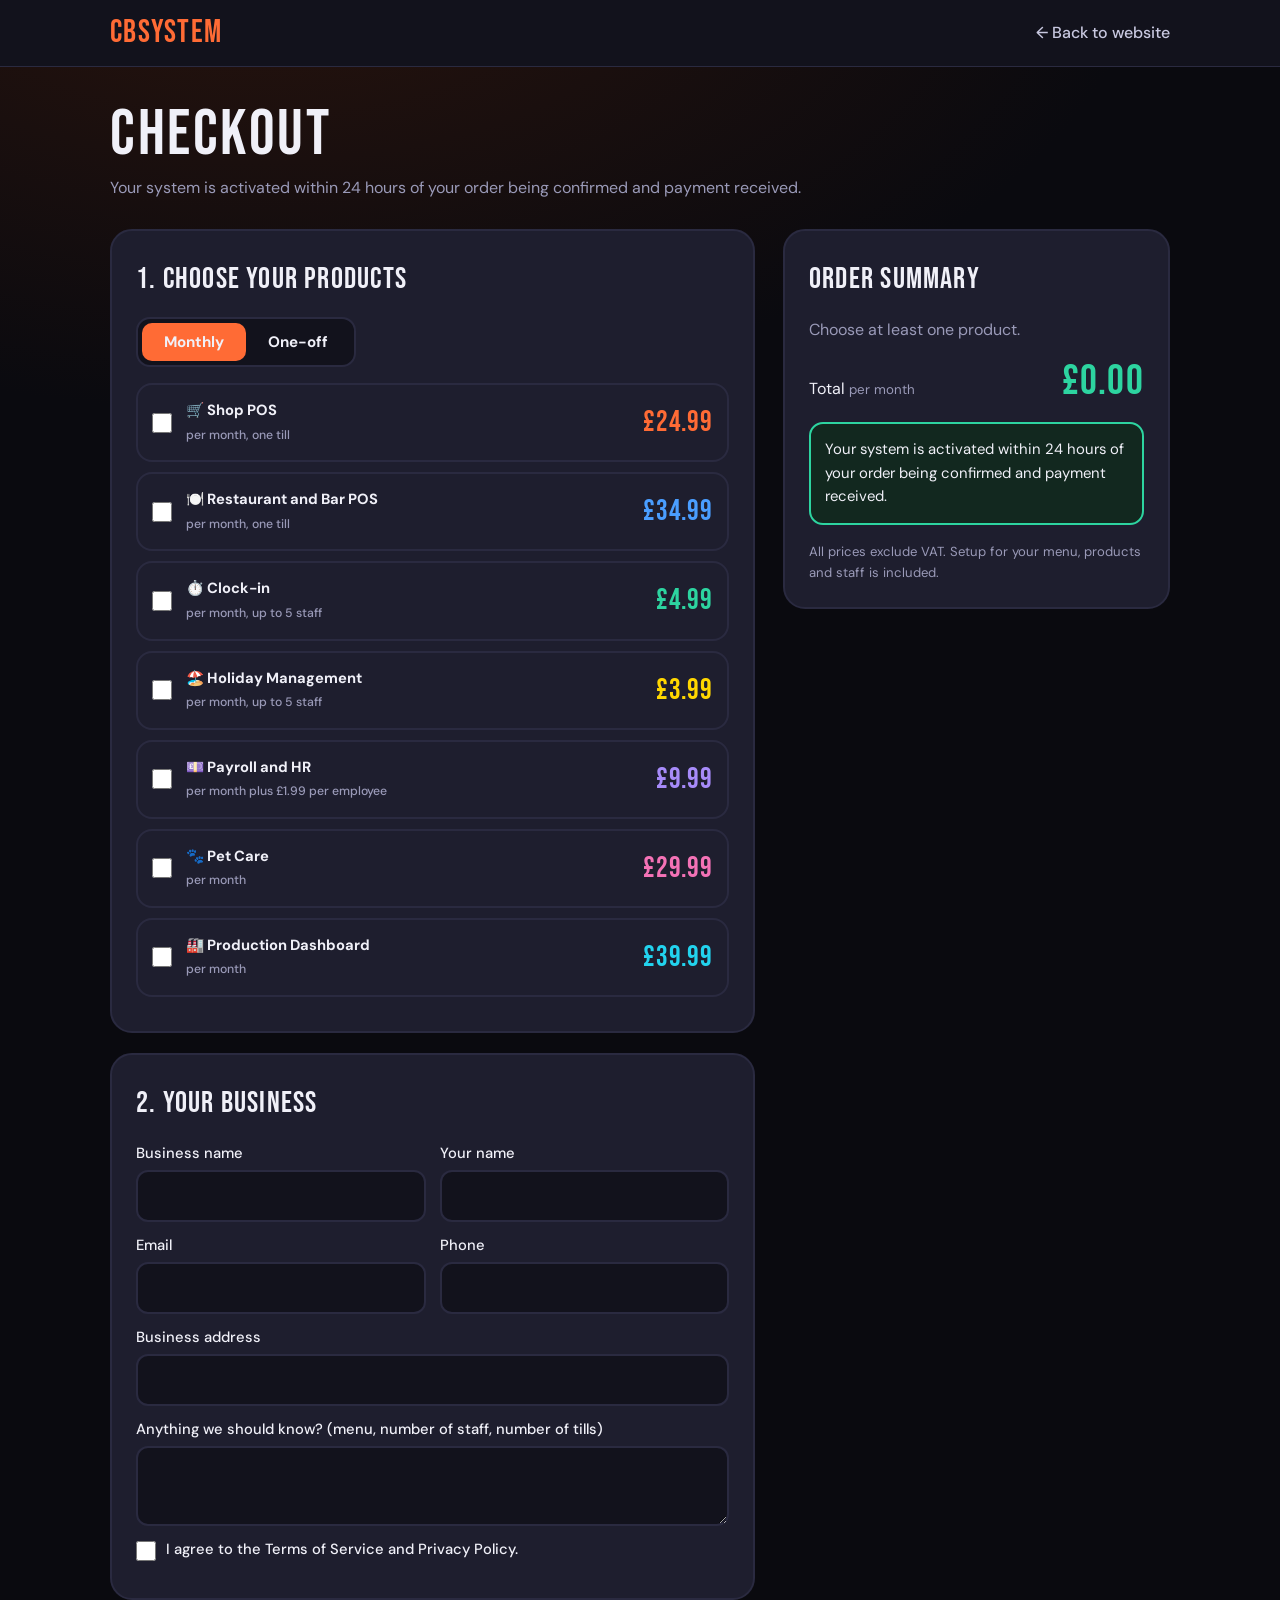
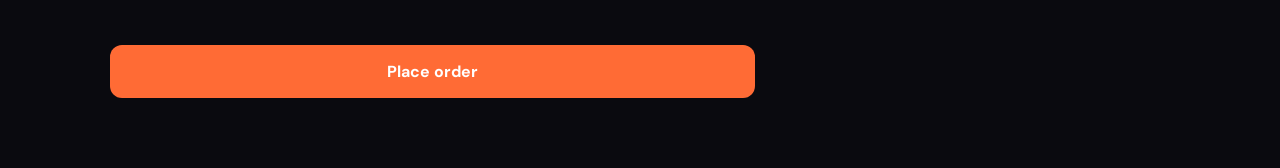
==== checkout.html @ 87a468e5 "Add files via upload" ====
<!DOCTYPE html>
<html lang="en-GB">
<head>
<meta charset="utf-8">
<meta name="viewport" content="width=device-width, initial-scale=1">
<title>Checkout | CBSystem</title>
<meta name="robots" content="noindex">
<link rel="preconnect" href="https://fonts.googleapis.com">
<link rel="preconnect" href="https://fonts.gstatic.com" crossorigin>
<link href="https://fonts.googleapis.com/css2?family=Bebas+Neue&family=DM+Sans:wght@400;500;700&display=swap" rel="stylesheet">
<style>
:root{--bg:#0a0a0f;--card:#1e1e2e;--line:#2a2a40;--text:#f0f0f8;--mut:#9a9ab8;--acc:#ff6b35}
*{box-sizing:border-box;margin:0}
body{font-family:"DM Sans",system-ui,Arial,sans-serif;background:radial-gradient(900px 500px at 20% -5%,#2a140d,transparent),var(--bg);color:var(--text);line-height:1.6;min-height:100vh}
:focus-visible{outline:3px solid #ffd700;outline-offset:2px}
.wrap{max-width:1100px;margin:0 auto;padding:0 20px}
h1,h2,h3,.logo{font-family:"Bebas Neue",Impact,sans-serif;font-weight:400;letter-spacing:.04em}
header{background:#12121c;border-bottom:1px solid var(--line)}
header .wrap{display:flex;justify-content:space-between;align-items:center;height:66px}
.logo{font-size:2rem;color:var(--acc);text-decoration:none}
header a.b{color:#c8c8e0;text-decoration:none;font-weight:500}
h1{font-size:clamp(2.6rem,6vw,4rem);line-height:1;margin:36px 0 8px}
.lead{color:var(--mut);margin-bottom:28px}
.grid{display:grid;grid-template-columns:1.25fr .75fr;gap:28px;padding-bottom:70px;align-items:start}
.box{background:var(--card);border:2px solid var(--line);border-radius:22px;padding:24px;margin-bottom:20px}
.box h2{font-size:1.9rem;margin-bottom:14px}
.tog{display:inline-flex;background:#12121c;border:2px solid var(--line);border-radius:14px;padding:4px;margin-bottom:16px}
.tog button{border:0;background:transparent;color:var(--text);font:700 .95rem "DM Sans",sans-serif;padding:9px 22px;border-radius:10px;cursor:pointer}
.tog button[aria-pressed=true]{background:var(--acc)}
.item{display:flex;align-items:center;gap:14px;border:2px solid var(--line);border-radius:16px;padding:14px;margin-bottom:10px;cursor:pointer}
.item.on{border-color:var(--c);background:#232336}
.item input{width:20px;height:20px;accent-color:var(--c)}
.item .n{flex:1}
.item b{display:block}
.item small{color:var(--mut)}
.item .pr{font:1.8rem "Bebas Neue",sans-serif;letter-spacing:.03em;color:var(--c);text-align:right}
.item .pr small{display:block;font:400 .72rem "DM Sans",sans-serif;letter-spacing:0}
.row{display:grid;grid-template-columns:1fr 1fr;gap:14px}
label{display:grid;gap:5px;font-weight:500;font-size:.92rem;margin-bottom:12px}
input[type=text],input[type=email],input[type=tel],select,textarea{font:inherit;padding:12px;border-radius:12px;border:2px solid var(--line);background:#12121c;color:var(--text);width:100%}
textarea{min-height:80px}
.sum{position:sticky;top:16px}
.sum .l{display:flex;justify-content:space-between;gap:10px;padding:7px 0;border-bottom:1px dashed var(--line);font-size:.95rem}
.sum .t{display:flex;justify-content:space-between;align-items:baseline;padding-top:14px}
.sum .t b{font:2.6rem "Bebas Neue",sans-serif;color:#2dd4a0;letter-spacing:.03em}
.note{background:#12281f;border:2px solid #2dd4a0;border-radius:14px;padding:14px;font-size:.93rem;margin:16px 0}
.btn{display:block;width:100%;text-align:center;padding:14px 22px;border-radius:12px;font:700 1rem "DM Sans",sans-serif;text-decoration:none;border:2px solid transparent;cursor:pointer;background:var(--acc);color:#fff}
.btn:hover{background:#ff8557}
.btn.g{background:transparent;border-color:#2dd4a0;color:#2dd4a0;margin-top:10px}
.btn[disabled]{opacity:.45;cursor:not-allowed}
.fine{color:var(--mut);font-size:.82rem;margin-top:12px}
.err{color:#ff4560;font-size:.9rem;min-height:1.2em;margin-bottom:8px}
#done{display:none;text-align:center;padding:50px 0 90px}
#done h1{color:#2dd4a0}
#done .box{max-width:620px;margin:24px auto;text-align:left}
@media(max-width:860px){.grid{grid-template-columns:1fr}.row{grid-template-columns:1fr}.sum{position:static}}
</style>
</head>
<body>
<header><div class="wrap"><a class="logo" href="index.html">CBSYSTEM</a><a class="b" href="index.html">&larr; Back to website</a></div></header>

<div class="wrap" id="shop">
<h1>Checkout</h1>
<p class="lead" id="act"></p>
<div class="grid">
<form id="f" novalidate>
<div class="box">
<h2>1. Choose your products</h2>
<div class="tog" role="group" aria-label="Payment type"><button type="button" id="bm" aria-pressed="true">Monthly</button><button type="button" id="bo" aria-pressed="false">One-off</button></div>
<div id="items"></div>
</div>
<div class="box">
<h2>2. Your business</h2>
<div class="row"><label>Business name<input type="text" name="biz" required autocomplete="organization"></label>
<label>Your name<input type="text" name="name" required autocomplete="name"></label></div>
<div class="row"><label>Email<input type="email" name="email" required autocomplete="email"></label>
<label>Phone<input type="tel" name="phone" required autocomplete="tel"></label></div>
<label>Business address<input type="text" name="addr" required autocomplete="street-address"></label>
<label>Anything we should know? (menu, number of staff, number of tills)<textarea name="msg"></textarea></label>
<label style="grid-template-columns:auto 1fr;align-items:start;gap:10px"><input type="checkbox" name="terms" required style="width:20px;height:20px;margin-top:3px"><span>I agree to the Terms of Service and Privacy Policy.</span></label>
</div>
<div class="err" id="err" role="alert"></div>
<button class="btn" type="submit">Place order</button>
</form>

<aside class="box sum">
<h2>Order summary</h2>
<div id="lines"><p style="color:var(--mut)">Choose at least one product.</p></div>
<div class="t"><span>Total <small id="per" style="color:var(--mut)"></small></span><b id="tot">£0</b></div>
<div class="note" id="note"></div>
<p class="fine" id="vat"></p>
</aside>
</div>
</div>

<div class="wrap" id="done">
<h1>Order received</h1>
<p class="lead" id="doneact"></p>
<div class="box"><h2>What happens next</h2>
<ol style="padding-left:20px;display:grid;gap:8px">
<li>Complete payment using the button below if you see one. Otherwise we email you an invoice.</li>
<li>We load your menu, products and staff.</li>
<li>Your system is activated within 24 hours of payment.</li>
<li>You receive your login details by email.</li>
</ol>
<div id="pay" style="margin-top:18px"></div>
<p class="fine">Your email app has opened with your order ready to send. Please press send so we receive it.</p>
</div>
<a class="btn" href="index.html" style="max-width:300px;margin:0 auto">Back to website</a>
</div>

<script src="site-config.js"></script>
<script>
/* Built-in copy of the settings, used only if site-config.js cannot be loaded. Edit site-config.js, not this block. */
if(typeof SITE==="undefined"){
window.SITE = {
  email: "info@cbsystem.co.uk",
  currency: "£",
  activation: "Your system is activated within 24 hours of your order being confirmed and payment received.",
  orderEmail: "orders@cbsystem.co.uk",
  vatNote: "All prices exclude VAT. Setup for your menu, products and staff is included.",
  products: [
    {
      id: "shop", short: "Barcode · Stock · Till", icon: "🛒", name: "Shop POS", color: "#ff6b35",
      tagline: "Supermarket and convenience store till with built-in stock control.",
      intro: "CBSystem Market is a complete till and inventory system for supermarkets, convenience stores and retail counters. Sell fast at the till, receive and count stock in the back, and see profit and VAT from the owner dashboard.",
      features: [
        "Touch till with product grid, categories and search",
        "Barcode scanning by scanner or phone camera",
        "Basket with quantity buttons, discounts and payment method",
        "Returns, voids and cash drawer control",
        "Multi-location stock: Main Store, Stockroom and Cold Store",
        "Stock intake, transfers between locations and stocktakes",
        "Low stock alerts and stock value at cost price",
        "Owner dashboard: sales, net revenue, gross profit, items sold, VAT collected, discounts and refunds",
        "Top products and recent transactions",
        "Products, customers and promotions management",
        "Customer-facing display",
        "Staff PIN login with Owner, Manager, Till and Stock roles"
      ],
      slides: [
        ["screenshots/shop-till.jpg", "Till: product grid, basket and one-touch charge"],
        ["screenshots/shop-stock.jpg", "Stock: receive goods, transfer and stocktake"],
        ["screenshots/shop-dashboard.jpg", "Owner dashboard: sales, profit, VAT and stock value"],
        ["screenshots/shop-products.jpg", "Products: prices, barcodes and categories"],
        ["screenshots/shop-reports.jpg", "Reports: see how the business is performing"]
      ],
      monthly: "24.99", monthlyUnit: "per month, one till",
      oneoff: "349", oneoffUnit: "one-off, one till",
      planFeatures: ["Barcode checkout and receipts", "Multi-location stock control", "Owner dashboard and reports"],
      cta: "Get Shop POS",
      payMonthly: "", payOneoff: ""
    },
    {
      id: "restaurant", short: "Tables · Kitchen · Bar", icon: "🍽️", name: "Restaurant and Bar POS", color: "#4a9eff",
      tagline: "Till, waiter, kitchen, bar and self-order kiosk working as one.",
      intro: "CBSystem PRO connects every station in a restaurant, bar or takeaway. Waiters send orders from the table, the kitchen and bar see their own tickets instantly, and the owner watches the whole floor live.",
      features: [
        "Seven stations from one launcher: Till, Waiter, Kitchen, Bar, Owner, Customer display and Self-order kiosk",
        "Live floor plan for 20 tables, with Restaurant and Bar areas",
        "Full menu with categories, search and one-tap items",
        "Covers, eat-in and takeaway orders",
        "Send items to the Kitchen and Bar separately",
        "Kitchen display with New, Cooking and Ready columns and order timers",
        "Bar display with pending drinks and done buttons",
        "Split bills, discounts, move table and refunds",
        "Cash and card payment, with a voids log",
        "Bookings",
        "Owner dashboard: revenue, running tabs, average cover, kitchen and bar queue, voids and recent transactions",
        "Self-order kiosk and customer-facing display",
        "Staff PIN login with roles"
      ],
      slides: [
        ["screenshots/rest-launcher.jpg", "Seven stations, one launcher"],
        ["screenshots/rest-till.jpg", "Till: menu, tables and order in one screen"],
        ["screenshots/rest-waiter.jpg", "Waiter: pick a table and take the order"],
        ["screenshots/rest-kitchen.jpg", "Kitchen display: new, cooking and ready"],
        ["screenshots/rest-bar.jpg", "Bar display: drinks queue with done buttons"],
        ["screenshots/rest-owner.jpg", "Owner dashboard: live tables and revenue"]
      ],
      monthly: "34.99", monthlyUnit: "per month, one till",
      oneoff: "499", oneoffUnit: "one-off, one till",
      planFeatures: ["Tables, kitchen and bar displays", "Split bills, discounts and refunds", "Kiosk and second screen from £99 each"],
      cta: "Get Restaurant POS",
      payMonthly: "", payOneoff: ""
    },
    {
      id: "clockin", short: "Shifts · Attendance", icon: "⏱️", name: "Clock-in", color: "#2dd4a0",
      tagline: "Know who is in, who is late and how many hours were worked.",
      intro: "Staff clock in and out on a shared terminal or their own phone. Managers see the whole team at a glance and hours are ready for payroll.",
      features: [
        "Clock in, clock out and breaks",
        "Live view of who is on shift, on break or late",
        "Timesheets for every employee",
        "Hours today and weekly totals",
        "Attendance reports with Excel export",
        "Hours pass straight to Payroll"
      ],
      slides: [["screenshots/mock-clockin.jpg", "Today: who is in, on break or late", true]],
      monthly: "4.99", monthlyUnit: "per month, up to 5 staff",
      oneoff: "149", oneoffUnit: "one-off, up to 5 staff",
      planFeatures: ["Terminal and mobile clock-in", "Timesheets and reports", "Excel export"],
      cta: "Get Clock-in",
      payMonthly: "", payOneoff: ""
    },
    {
      id: "holidays", short: "Requests · Calendar", icon: "🏖️", name: "Holiday Management", color: "#ffd700",
      tagline: "Replace holiday spreadsheets with requests, approvals and a team calendar.",
      intro: "Employees request time off, managers approve in one tap, and the team calendar shows who is away so shifts are never left short.",
      features: [
        "Staff request leave from their phone",
        "Approve or decline in one tap",
        "Remaining allowance always visible",
        "Team calendar with clash warnings",
        "Sickness and other absence types",
        "Yearly allowance settings per employee"
      ],
      slides: [["screenshots/mock-holidays.jpg", "Team calendar with pending requests", true]],
      monthly: "3.99", monthlyUnit: "per month, up to 5 staff",
      oneoff: "99", oneoffUnit: "one-off, up to 5 staff",
      planFeatures: ["Requests and approvals", "Team calendar", "Allowance tracking"],
      cta: "Get Holidays",
      payMonthly: "", payOneoff: ""
    },
    {
      id: "payroll", short: "Pay runs · Payslips", icon: "💷", name: "Payroll and HR", color: "#a78bfa",
      tagline: "UK payroll and employee records in one secure place.",
      intro: "CBSystem HR+ keeps employee records, hours and pay together. Run payroll from clock-in hours and give each employee a clear payslip.",
      features: [
        "Employee profiles and documents",
        "Pay runs from clock-in hours",
        "Income tax, National Insurance and pension lines on payslips",
        "Payslips for every employee",
        "Separate, secure space for each organisation",
        "Payroll reports and export"
      ],
      slides: [
        ["screenshots/mock-payroll.jpg", "Pay run: gross, tax, NI and net for the team", true],
        ["screenshots/mock-payslip.jpg", "Payslip: earnings and deductions", true]
      ],
      monthly: "9.99", monthlyUnit: "per month plus £1.99 per employee",
      oneoff: "", oneoffUnit: "UK tax rules change every April",
      planFeatures: ["Employee profiles", "Pay runs and payslips", "Hours from clock-in"],
      cta: "Ask about Payroll",
      payMonthly: "", payOneoff: ""
    },
    {
      id: "pet", short: "Bookings · Pets", icon: "🐾", name: "Pet Care", color: "#f472b6",
      tagline: "Appointments, pet records and a till for pet shops, groomers and kennels.",
      intro: "Keep every owner and pet in one place, book grooming and boarding, and remind clients when vaccinations are due.",
      features: [
        "Owner and pet records with notes",
        "Grooming, vet and boarding appointments",
        "Vaccination and flea treatment tracking",
        "Visit reminders",
        "Boarding check-in and check-out",
        "Built-in till for products and services"
      ],
      slides: [["screenshots/mock-pet.jpg", "Today's appointments and pet profile", true]],
      monthly: "29.99", monthlyUnit: "per month",
      oneoff: "399", oneoffUnit: "one-off",
      planFeatures: ["Owners, pets and bookings", "Vaccination tracking", "Built-in till"],
      cta: "Get Pet Care",
      payMonthly: "", payOneoff: ""
    },
    {
      id: "production", short: "Shifts · Cost per kg", icon: "🏭", name: "Production Dashboard", color: "#22d3ee",
      tagline: "See output and cost per kilo by shift, straight from your Excel data.",
      intro: "Built for food manufacturers. Upload shift data from Excel and get clear charts of output, tonnage and cost per kilo.",
      features: [
        "Upload shift data from Excel",
        "Output and tonnage by shift",
        "Cost per kilo by shift",
        "Downtime overview",
        "Weekly and monthly comparison"
      ],
      slides: [["screenshots/mock-production.jpg", "Output and cost per kilo by shift", true]],
      monthly: "39.99", monthlyUnit: "per month",
      oneoff: "499", oneoffUnit: "one-off",
      planFeatures: ["Excel upload", "Shift charts", "Cost per kilo"],
      cta: "Get Production Dashboard",
      payMonthly: "", payOneoff: ""
    }
  ],
  custom: {
    title: "Custom", price: "Quote", unit: "Priced to your requirement",
    bullets: ["Bundles of several products", "Multiple sites", "Tools built around your business"]
  }
};

}
</script>
<script>
SITE.products=SITE.products.filter(function(p){return !p.hidden});
var $=function(i){return document.getElementById(i)},C=SITE.currency,mode='m';
var q=new URLSearchParams(location.search),sel={};
function sh(k){return String(k).replace(/[&<>"]/g,function(c){return{'&':'&amp;','<':'&lt;','>':'&gt;','"':'&quot;'}[c]})}
function can(p,m){return m==='m'||p.oneoff!==''}
function val(p,m){return parseFloat(m==='m'?p.monthly:p.oneoff)}
function label(p,m){var v=m==='m'?p.monthly:p.oneoff;return isNaN(parseFloat(v))?String(v):C+v}
if(q.get('t')==='o')mode='o';
if(q.get('p'))sel[q.get('p')]=true;
$('act').textContent=SITE.activation;$('vat').textContent=SITE.vatNote;
$('note').textContent=SITE.activation;
function draw(){
 $('bm').setAttribute('aria-pressed',mode==='m');$('bo').setAttribute('aria-pressed',mode==='o');
 $('items').innerHTML=SITE.products.map(function(p){
  var ok=can(p,mode),on=ok&&sel[p.id];
  return'<label class="item'+(on?' on':'')+'" style="--c:'+p.color+(ok?'':';opacity:.5')+'"><input type="checkbox" data-id="'+p.id+'"'+(on?' checked':'')+(ok?'':' disabled')+'><span class="n"><b>'+p.icon+' '+sh(p.name)+'</b><small>'+sh(ok?(mode==='m'?p.monthlyUnit:p.oneoffUnit):'Monthly only')+'</small></span><span class="pr">'+sh(ok?label(p,mode):'-')+'</span></label>'}).join('');
 document.querySelectorAll('#items input').forEach(function(c){c.onchange=function(){sel[c.dataset.id]=c.checked;draw()}});
 var chosen=SITE.products.filter(function(p){return sel[p.id]&&can(p,mode)}),sum=0;
 $('lines').innerHTML=chosen.length?chosen.map(function(p){var v=val(p,mode);if(!isNaN(v))sum+=v;return'<div class="l"><span>'+sh(p.name)+'</span><span>'+sh(label(p,mode))+'</span></div>'}).join(''):'<p style="color:var(--mut)">Choose at least one product.</p>';
 $('tot').textContent=C+sum.toFixed(2);$('per').textContent=mode==='m'?'per month':'one-off';
 return chosen;
}
$('bm').onclick=function(){mode='m';draw()};$('bo').onclick=function(){mode='o';draw()};
draw();
$('f').addEventListener('submit',function(e){
 e.preventDefault();var f=e.target,chosen=draw(),m=mode;
 if(!chosen.length){$('err').textContent='Please choose at least one product.';return}
 if(!f.biz.value||!f.name.value||!f.email.value||!f.phone.value||!f.addr.value){$('err').textContent='Please complete all business details.';return}
 if(!/^\S+@\S+\.\S+$/.test(f.email.value)){$('err').textContent='Please enter a valid email address.';return}
 if(!f.terms.checked){$('err').textContent='Please agree to the terms.';return}
 $('err').textContent='';
 var lines=chosen.map(function(p){return'- '+p.name+': '+label(p,m)+' ('+(m==='m'?p.monthlyUnit:p.oneoffUnit)+')'}).join('\n');
 var body='NEW ORDER\n\nBusiness: '+f.biz.value+'\nContact: '+f.name.value+'\nEmail: '+f.email.value+'\nPhone: '+f.phone.value+'\nAddress: '+f.addr.value+'\nBilling: '+(m==='m'?'Monthly':'One-off')+'\n\nProducts:\n'+lines+'\n\nTotal: '+$('tot').textContent+' '+$('per').textContent+'\n\nNotes: '+f.msg.value;
 var links=chosen.map(function(p){var u=m==='m'?p.payMonthly:p.payOneoff;return u?'<a class="btn g" href="'+sh(u)+'" target="_blank" rel="noopener">Pay now: '+sh(p.name)+'</a>':''}).join('');
 $('pay').innerHTML=links||'<p>We will email your invoice and payment details shortly.</p>';
 $('doneact').textContent=SITE.activation;
 $('shop').style.display='none';$('done').style.display='block';window.scrollTo(0,0);
 location.href='mailto:'+SITE.orderEmail+'?subject='+encodeURIComponent('CBSystem order: '+f.biz.value)+'&body='+encodeURIComponent(body);
});
</script>
</body>
</html>
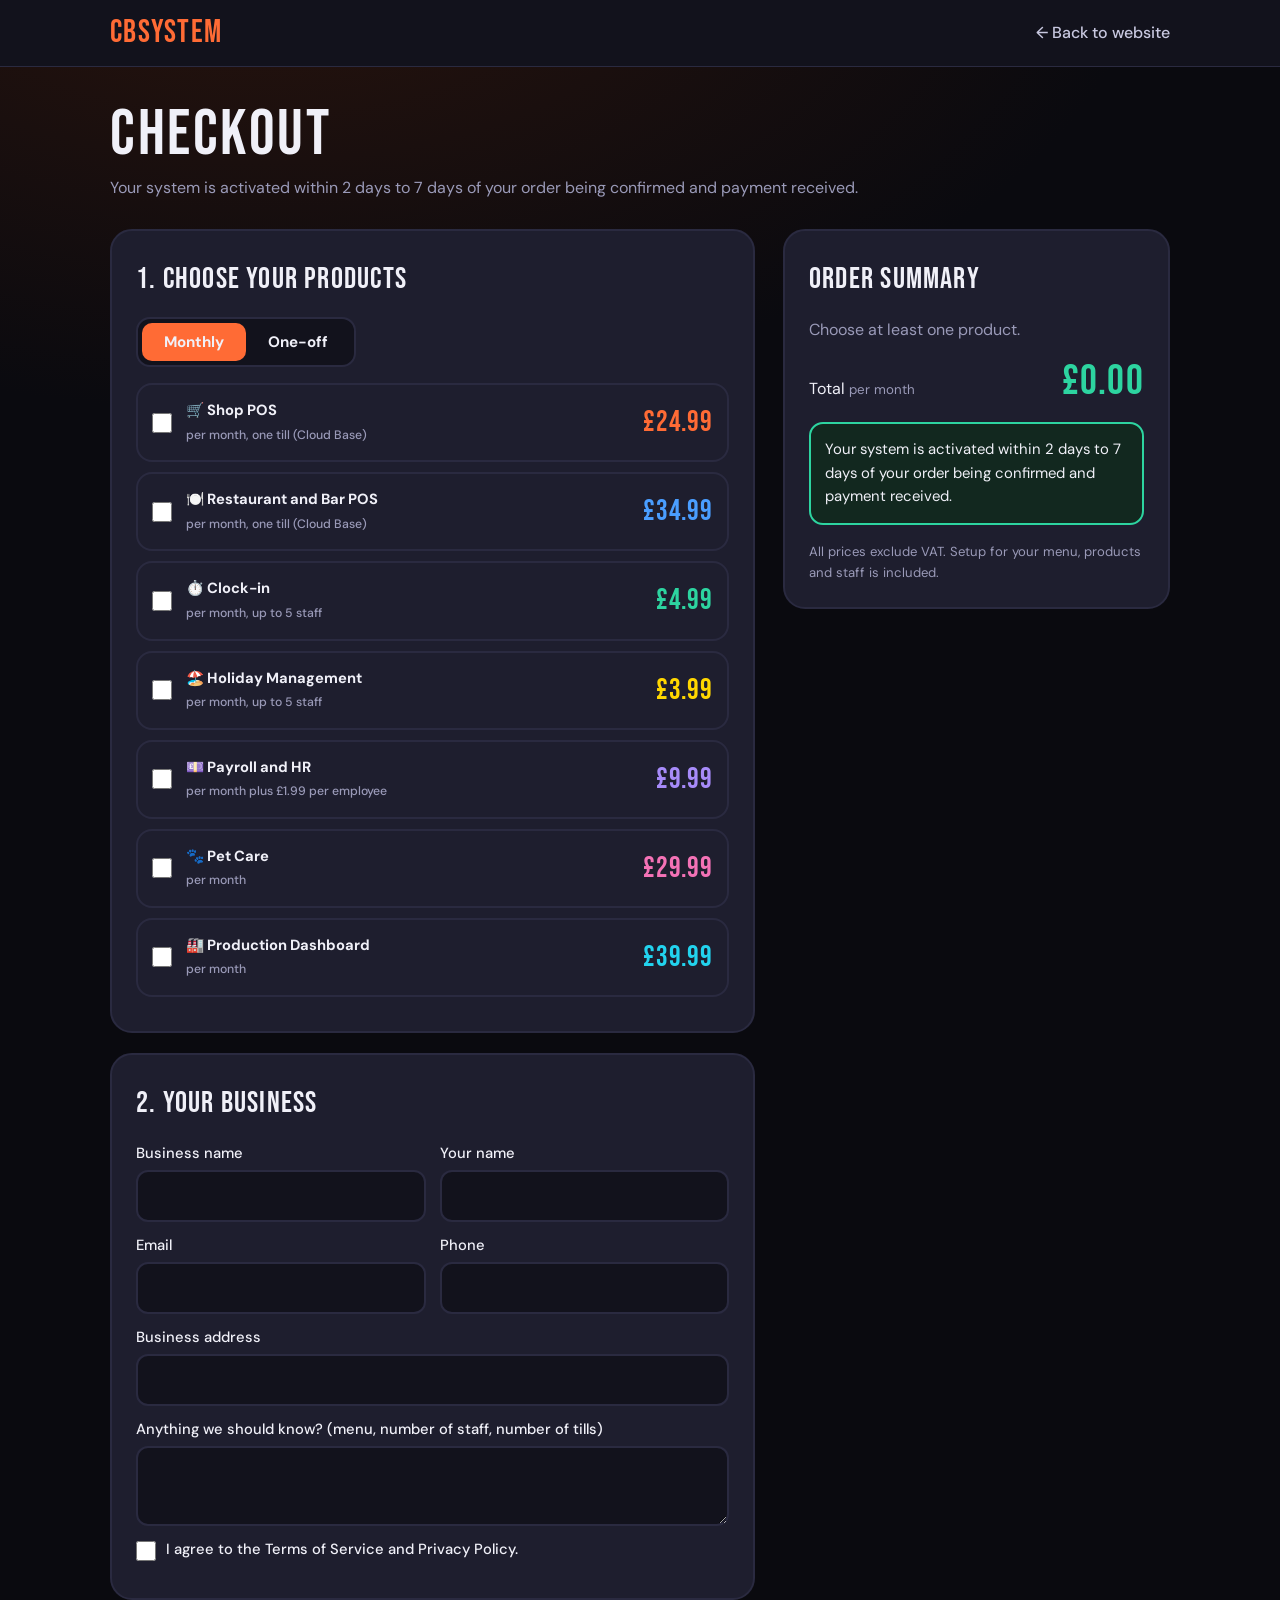
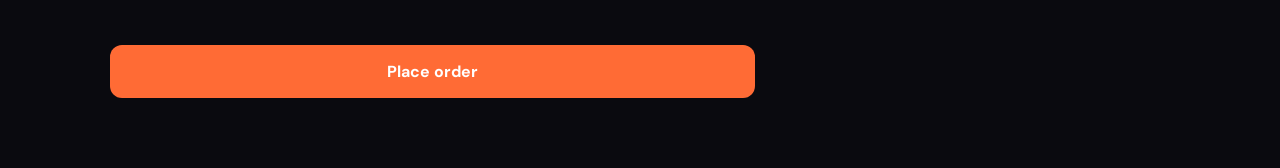
==== commit dfbff47b: "Add files via upload" ====
--- a/checkout.html
+++ b/checkout.html
@@ -100,7 +100,7 @@
 <ol style="padding-left:20px;display:grid;gap:8px">
 <li>Complete payment using the button below if you see one. Otherwise we email you an invoice.</li>
 <li>We load your menu, products and staff.</li>
-<li>Your system is activated within 24 hours of payment.</li>
+<li id="act3"></li>
 <li>You receive your login details by email.</li>
 </ol>
 <div id="pay" style="margin-top:18px"></div>
@@ -119,6 +119,11 @@
   activation: "Your system is activated within 24 hours of your order being confirmed and payment received.",
   orderEmail: "orders@cbsystem.co.uk",
   vatNote: "All prices exclude VAT. Setup for your menu, products and staff is included.",
+  logins: [
+    { name: "Shop POS", url: "https://shop.cbsystem.co.uk", icon: "🛒", color: "#ff6b35", note: "Till, stock and owner" },
+    { name: "Restaurant POS", url: "https://restaurant.cbsystem.co.uk", icon: "🍽️", color: "#4a9eff", note: "Till, waiter, kitchen and bar" },
+    { name: "Staff App", url: "https://staff.cbsystem.co.uk", icon: "👥", color: "#2dd4a0", note: "Staff sign in" }
+  ],
   products: [
     {
       id: "shop", short: "Barcode · Stock · Till", icon: "🛒", name: "Shop POS", color: "#ff6b35",
@@ -326,7 +331,7 @@
  var body='NEW ORDER\n\nBusiness: '+f.biz.value+'\nContact: '+f.name.value+'\nEmail: '+f.email.value+'\nPhone: '+f.phone.value+'\nAddress: '+f.addr.value+'\nBilling: '+(m==='m'?'Monthly':'One-off')+'\n\nProducts:\n'+lines+'\n\nTotal: '+$('tot').textContent+' '+$('per').textContent+'\n\nNotes: '+f.msg.value;
  var links=chosen.map(function(p){var u=m==='m'?p.payMonthly:p.payOneoff;return u?'<a class="btn g" href="'+sh(u)+'" target="_blank" rel="noopener">Pay now: '+sh(p.name)+'</a>':''}).join('');
  $('pay').innerHTML=links||'<p>We will email your invoice and payment details shortly.</p>';
- $('doneact').textContent=SITE.activation;
+ $('doneact').textContent=SITE.activation;$('act3').textContent=SITE.activation;
  $('shop').style.display='none';$('done').style.display='block';window.scrollTo(0,0);
  location.href='mailto:'+SITE.orderEmail+'?subject='+encodeURIComponent('CBSystem order: '+f.biz.value)+'&body='+encodeURIComponent(body);
 });
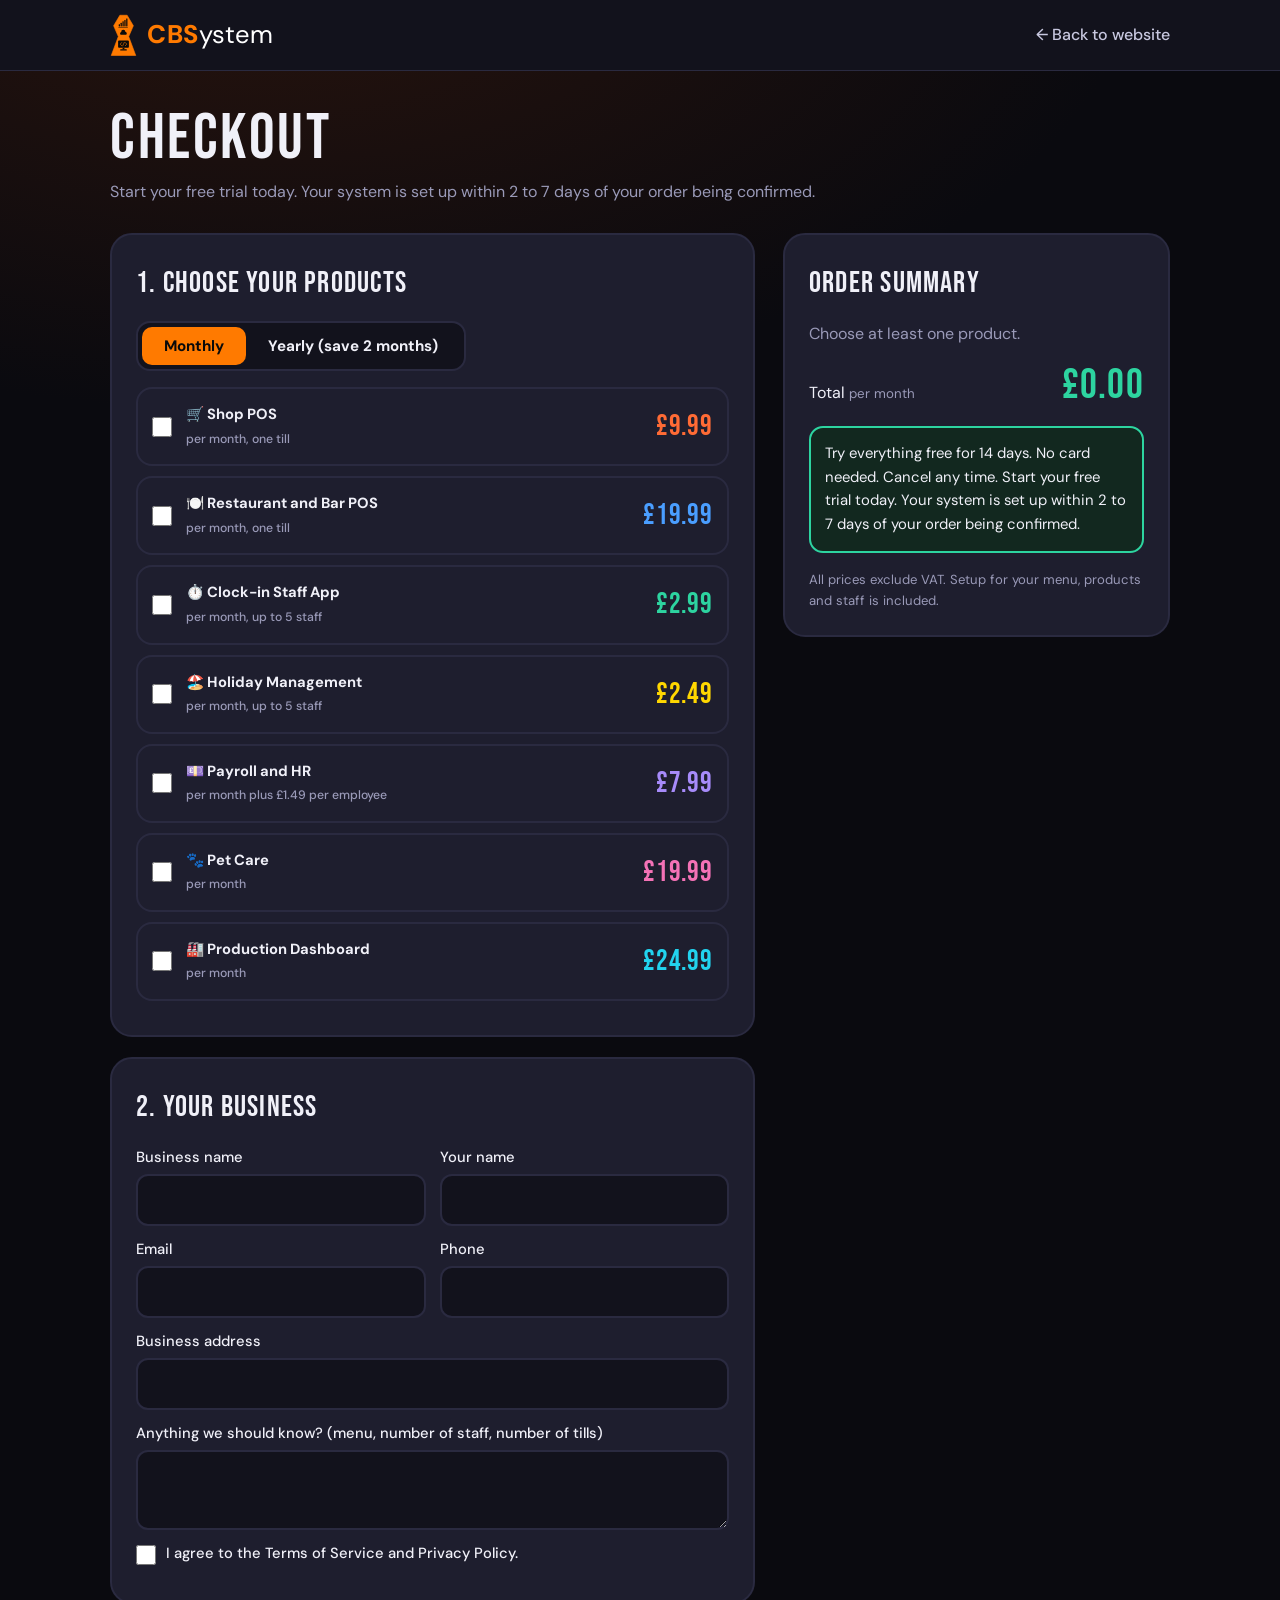
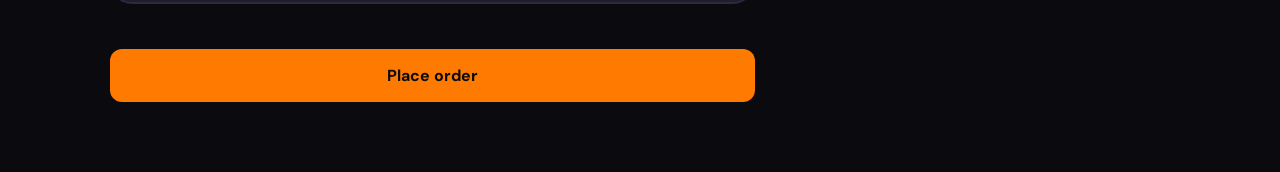
==== commit 944abc08: "Add files via upload" ====
--- a/checkout.html
+++ b/checkout.html
@@ -5,19 +5,23 @@
 <meta name="viewport" content="width=device-width, initial-scale=1">
 <title>Checkout | CBSystem</title>
 <meta name="robots" content="noindex">
+<link rel="icon" type="image/svg+xml" href="favicon.svg">
 <link rel="preconnect" href="https://fonts.googleapis.com">
 <link rel="preconnect" href="https://fonts.gstatic.com" crossorigin>
-<link href="https://fonts.googleapis.com/css2?family=Bebas+Neue&family=DM+Sans:wght@400;500;700&display=swap" rel="stylesheet">
+<link href="https://fonts.googleapis.com/css2?family=Bebas+Neue&family=DM+Sans:wght@400;500;700;800&display=swap" rel="stylesheet">
 <style>
-:root{--bg:#0a0a0f;--card:#1e1e2e;--line:#2a2a40;--text:#f0f0f8;--mut:#9a9ab8;--acc:#ff6b35}
+:root{--bg:#0a0a0f;--card:#1e1e2e;--line:#2a2a40;--text:#f0f0f8;--mut:#9a9ab8;--acc:#ff7a00}
 *{box-sizing:border-box;margin:0}
 body{font-family:"DM Sans",system-ui,Arial,sans-serif;background:radial-gradient(900px 500px at 20% -5%,#2a140d,transparent),var(--bg);color:var(--text);line-height:1.6;min-height:100vh}
 :focus-visible{outline:3px solid #ffd700;outline-offset:2px}
 .wrap{max-width:1100px;margin:0 auto;padding:0 20px}
-h1,h2,h3,.logo{font-family:"Bebas Neue",Impact,sans-serif;font-weight:400;letter-spacing:.04em}
+h1,h2,h3{font-family:"Bebas Neue",Impact,sans-serif;font-weight:400;letter-spacing:.04em}
 header{background:#12121c;border-bottom:1px solid var(--line)}
-header .wrap{display:flex;justify-content:space-between;align-items:center;height:66px}
-.logo{font-size:2rem;color:var(--acc);text-decoration:none}
+header .wrap{display:flex;justify-content:space-between;align-items:center;height:70px}
+.logo{display:inline-flex;align-items:center;gap:10px;font-family:"DM Sans",system-ui,sans-serif;font-size:1.6rem;letter-spacing:.5px;text-decoration:none;color:#fff;line-height:1}
+.logo img{height:42px;width:auto;display:block}
+.logo b{font-weight:800;color:var(--acc)}
+.logo span{font-weight:400}
 header a.b{color:#c8c8e0;text-decoration:none;font-weight:500}
 h1{font-size:clamp(2.6rem,6vw,4rem);line-height:1;margin:36px 0 8px}
 .lead{color:var(--mut);margin-bottom:28px}
@@ -26,7 +30,7 @@
 .box h2{font-size:1.9rem;margin-bottom:14px}
 .tog{display:inline-flex;background:#12121c;border:2px solid var(--line);border-radius:14px;padding:4px;margin-bottom:16px}
 .tog button{border:0;background:transparent;color:var(--text);font:700 .95rem "DM Sans",sans-serif;padding:9px 22px;border-radius:10px;cursor:pointer}
-.tog button[aria-pressed=true]{background:var(--acc)}
+.tog button[aria-pressed=true]{background:var(--acc);color:#0a0a0a}
 .item{display:flex;align-items:center;gap:14px;border:2px solid var(--line);border-radius:16px;padding:14px;margin-bottom:10px;cursor:pointer}
 .item.on{border-color:var(--c);background:#232336}
 .item input{width:20px;height:20px;accent-color:var(--c)}
@@ -34,30 +38,31 @@
 .item b{display:block}
 .item small{color:var(--mut)}
 .item .pr{font:1.8rem "Bebas Neue",sans-serif;letter-spacing:.03em;color:var(--c);text-align:right}
-.item .pr small{display:block;font:400 .72rem "DM Sans",sans-serif;letter-spacing:0}
 .row{display:grid;grid-template-columns:1fr 1fr;gap:14px}
 label{display:grid;gap:5px;font-weight:500;font-size:.92rem;margin-bottom:12px}
 input[type=text],input[type=email],input[type=tel],select,textarea{font:inherit;padding:12px;border-radius:12px;border:2px solid var(--line);background:#12121c;color:var(--text);width:100%}
 textarea{min-height:80px}
+.hp{position:absolute;left:-9999px;width:1px;height:1px;overflow:hidden}
 .sum{position:sticky;top:16px}
 .sum .l{display:flex;justify-content:space-between;gap:10px;padding:7px 0;border-bottom:1px dashed var(--line);font-size:.95rem}
 .sum .t{display:flex;justify-content:space-between;align-items:baseline;padding-top:14px}
 .sum .t b{font:2.6rem "Bebas Neue",sans-serif;color:#2dd4a0;letter-spacing:.03em}
 .note{background:#12281f;border:2px solid #2dd4a0;border-radius:14px;padding:14px;font-size:.93rem;margin:16px 0}
-.btn{display:block;width:100%;text-align:center;padding:14px 22px;border-radius:12px;font:700 1rem "DM Sans",sans-serif;text-decoration:none;border:2px solid transparent;cursor:pointer;background:var(--acc);color:#fff}
-.btn:hover{background:#ff8557}
+.btn{display:block;width:100%;text-align:center;padding:14px 22px;border-radius:12px;font:700 1rem "DM Sans",sans-serif;text-decoration:none;border:2px solid transparent;cursor:pointer;background:var(--acc);color:#0a0a0a}
+.btn:hover{background:#ff9633}
 .btn.g{background:transparent;border-color:#2dd4a0;color:#2dd4a0;margin-top:10px}
-.btn[disabled]{opacity:.45;cursor:not-allowed}
+.btn[disabled]{opacity:.55;cursor:wait}
 .fine{color:var(--mut);font-size:.82rem;margin-top:12px}
-.err{color:#ff4560;font-size:.9rem;min-height:1.2em;margin-bottom:8px}
+.err{color:#ff7a7a;font-size:.9rem;min-height:1.2em;margin-bottom:8px}
 #done{display:none;text-align:center;padding:50px 0 90px}
 #done h1{color:#2dd4a0}
 #done .box{max-width:620px;margin:24px auto;text-align:left}
+.ref{display:inline-block;background:#12121c;border:2px dashed #2dd4a0;border-radius:12px;padding:8px 18px;font:1.8rem "Bebas Neue",sans-serif;letter-spacing:.08em;color:#2dd4a0;margin-top:8px}
 @media(max-width:860px){.grid{grid-template-columns:1fr}.row{grid-template-columns:1fr}.sum{position:static}}
 </style>
 </head>
 <body>
-<header><div class="wrap"><a class="logo" href="index.html">CBSYSTEM</a><a class="b" href="index.html">&larr; Back to website</a></div></header>
+<header><div class="wrap"><a class="logo" href="index.html" aria-label="CBSystem home"><img src="logo.svg" alt=""><span><b>CBS</b>ystem</span></a><a class="b" href="index.html">&larr; Back to website</a></div></header>
 
 <div class="wrap" id="shop">
 <h1>Checkout</h1>
@@ -66,21 +71,22 @@
 <form id="f" novalidate>
 <div class="box">
 <h2>1. Choose your products</h2>
-<div class="tog" role="group" aria-label="Payment type"><button type="button" id="bm" aria-pressed="true">Monthly</button><button type="button" id="bo" aria-pressed="false">One-off</button></div>
+<div class="tog" role="group" aria-label="Payment type"><button type="button" id="bm" aria-pressed="true">Monthly</button><button type="button" id="by" aria-pressed="false">Yearly (save 2 months)</button></div>
 <div id="items"></div>
 </div>
 <div class="box">
 <h2>2. Your business</h2>
-<div class="row"><label>Business name<input type="text" name="biz" required autocomplete="organization"></label>
-<label>Your name<input type="text" name="name" required autocomplete="name"></label></div>
-<div class="row"><label>Email<input type="email" name="email" required autocomplete="email"></label>
-<label>Phone<input type="tel" name="phone" required autocomplete="tel"></label></div>
-<label>Business address<input type="text" name="addr" required autocomplete="street-address"></label>
-<label>Anything we should know? (menu, number of staff, number of tills)<textarea name="msg"></textarea></label>
+<div class="row"><label>Business name<input type="text" name="biz" required maxlength="160" autocomplete="organization"></label>
+<label>Your name<input type="text" name="name" required maxlength="120" autocomplete="name"></label></div>
+<div class="row"><label>Email<input type="email" name="email" required maxlength="200" autocomplete="email"></label>
+<label>Phone<input type="tel" name="phone" required maxlength="40" autocomplete="tel"></label></div>
+<label>Business address<input type="text" name="addr" required maxlength="300" autocomplete="street-address"></label>
+<label>Anything we should know? (menu, number of staff, number of tills)<textarea name="msg" maxlength="3000"></textarea></label>
+<div class="hp" aria-hidden="true"><label>Leave this empty<input type="text" name="website" tabindex="-1" autocomplete="off"></label></div>
 <label style="grid-template-columns:auto 1fr;align-items:start;gap:10px"><input type="checkbox" name="terms" required style="width:20px;height:20px;margin-top:3px"><span>I agree to the Terms of Service and Privacy Policy.</span></label>
 </div>
 <div class="err" id="err" role="alert"></div>
-<button class="btn" type="submit">Place order</button>
+<button class="btn" type="submit" id="go">Place order</button>
 </form>
 
 <aside class="box sum">
@@ -96,6 +102,7 @@
 <div class="wrap" id="done">
 <h1>Order received</h1>
 <p class="lead" id="doneact"></p>
+<div id="refwrap" style="display:none"><div>Your order reference</div><div class="ref" id="ref"></div></div>
 <div class="box"><h2>What happens next</h2>
 <ol style="padding-left:20px;display:grid;gap:8px">
 <li>Complete payment using the button below if you see one. Otherwise we email you an invoice.</li>
@@ -104,237 +111,79 @@
 <li>You receive your login details by email.</li>
 </ol>
 <div id="pay" style="margin-top:18px"></div>
-<p class="fine">Your email app has opened with your order ready to send. Please press send so we receive it.</p>
+<p class="fine" id="mailnote" style="display:none">We could not reach our order system, so your email app has opened with your order ready to send. Please press send so we receive it.</p>
 </div>
 <a class="btn" href="index.html" style="max-width:300px;margin:0 auto">Back to website</a>
 </div>
 
 <script src="site-config.js"></script>
 <script>
-/* Built-in copy of the settings, used only if site-config.js cannot be loaded. Edit site-config.js, not this block. */
 if(typeof SITE==="undefined"){
-window.SITE = {
-  email: "info@cbsystem.co.uk",
-  currency: "£",
-  activation: "Your system is activated within 24 hours of your order being confirmed and payment received.",
-  orderEmail: "orders@cbsystem.co.uk",
-  vatNote: "All prices exclude VAT. Setup for your menu, products and staff is included.",
-  logins: [
-    { name: "Shop POS", url: "https://shop.cbsystem.co.uk", icon: "🛒", color: "#ff6b35", note: "Till, stock and owner" },
-    { name: "Restaurant POS", url: "https://restaurant.cbsystem.co.uk", icon: "🍽️", color: "#4a9eff", note: "Till, waiter, kitchen and bar" },
-    { name: "Staff App", url: "https://staff.cbsystem.co.uk", icon: "👥", color: "#2dd4a0", note: "Staff sign in" }
-  ],
-  products: [
-    {
-      id: "shop", short: "Barcode · Stock · Till", icon: "🛒", name: "Shop POS", color: "#ff6b35",
-      tagline: "Supermarket and convenience store till with built-in stock control.",
-      intro: "CBSystem Market is a complete till and inventory system for supermarkets, convenience stores and retail counters. Sell fast at the till, receive and count stock in the back, and see profit and VAT from the owner dashboard.",
-      features: [
-        "Touch till with product grid, categories and search",
-        "Barcode scanning by scanner or phone camera",
-        "Basket with quantity buttons, discounts and payment method",
-        "Returns, voids and cash drawer control",
-        "Multi-location stock: Main Store, Stockroom and Cold Store",
-        "Stock intake, transfers between locations and stocktakes",
-        "Low stock alerts and stock value at cost price",
-        "Owner dashboard: sales, net revenue, gross profit, items sold, VAT collected, discounts and refunds",
-        "Top products and recent transactions",
-        "Products, customers and promotions management",
-        "Customer-facing display",
-        "Staff PIN login with Owner, Manager, Till and Stock roles"
-      ],
-      slides: [
-        ["screenshots/shop-till.jpg", "Till: product grid, basket and one-touch charge"],
-        ["screenshots/shop-stock.jpg", "Stock: receive goods, transfer and stocktake"],
-        ["screenshots/shop-dashboard.jpg", "Owner dashboard: sales, profit, VAT and stock value"],
-        ["screenshots/shop-products.jpg", "Products: prices, barcodes and categories"],
-        ["screenshots/shop-reports.jpg", "Reports: see how the business is performing"]
-      ],
-      monthly: "24.99", monthlyUnit: "per month, one till",
-      oneoff: "349", oneoffUnit: "one-off, one till",
-      planFeatures: ["Barcode checkout and receipts", "Multi-location stock control", "Owner dashboard and reports"],
-      cta: "Get Shop POS",
-      payMonthly: "", payOneoff: ""
-    },
-    {
-      id: "restaurant", short: "Tables · Kitchen · Bar", icon: "🍽️", name: "Restaurant and Bar POS", color: "#4a9eff",
-      tagline: "Till, waiter, kitchen, bar and self-order kiosk working as one.",
-      intro: "CBSystem PRO connects every station in a restaurant, bar or takeaway. Waiters send orders from the table, the kitchen and bar see their own tickets instantly, and the owner watches the whole floor live.",
-      features: [
-        "Seven stations from one launcher: Till, Waiter, Kitchen, Bar, Owner, Customer display and Self-order kiosk",
-        "Live floor plan for 20 tables, with Restaurant and Bar areas",
-        "Full menu with categories, search and one-tap items",
-        "Covers, eat-in and takeaway orders",
-        "Send items to the Kitchen and Bar separately",
-        "Kitchen display with New, Cooking and Ready columns and order timers",
-        "Bar display with pending drinks and done buttons",
-        "Split bills, discounts, move table and refunds",
-        "Cash and card payment, with a voids log",
-        "Bookings",
-        "Owner dashboard: revenue, running tabs, average cover, kitchen and bar queue, voids and recent transactions",
-        "Self-order kiosk and customer-facing display",
-        "Staff PIN login with roles"
-      ],
-      slides: [
-        ["screenshots/rest-launcher.jpg", "Seven stations, one launcher"],
-        ["screenshots/rest-till.jpg", "Till: menu, tables and order in one screen"],
-        ["screenshots/rest-waiter.jpg", "Waiter: pick a table and take the order"],
-        ["screenshots/rest-kitchen.jpg", "Kitchen display: new, cooking and ready"],
-        ["screenshots/rest-bar.jpg", "Bar display: drinks queue with done buttons"],
-        ["screenshots/rest-owner.jpg", "Owner dashboard: live tables and revenue"]
-      ],
-      monthly: "34.99", monthlyUnit: "per month, one till",
-      oneoff: "499", oneoffUnit: "one-off, one till",
-      planFeatures: ["Tables, kitchen and bar displays", "Split bills, discounts and refunds", "Kiosk and second screen from £99 each"],
-      cta: "Get Restaurant POS",
-      payMonthly: "", payOneoff: ""
-    },
-    {
-      id: "clockin", short: "Shifts · Attendance", icon: "⏱️", name: "Clock-in", color: "#2dd4a0",
-      tagline: "Know who is in, who is late and how many hours were worked.",
-      intro: "Staff clock in and out on a shared terminal or their own phone. Managers see the whole team at a glance and hours are ready for payroll.",
-      features: [
-        "Clock in, clock out and breaks",
-        "Live view of who is on shift, on break or late",
-        "Timesheets for every employee",
-        "Hours today and weekly totals",
-        "Attendance reports with Excel export",
-        "Hours pass straight to Payroll"
-      ],
-      slides: [["screenshots/mock-clockin.jpg", "Today: who is in, on break or late", true]],
-      monthly: "4.99", monthlyUnit: "per month, up to 5 staff",
-      oneoff: "149", oneoffUnit: "one-off, up to 5 staff",
-      planFeatures: ["Terminal and mobile clock-in", "Timesheets and reports", "Excel export"],
-      cta: "Get Clock-in",
-      payMonthly: "", payOneoff: ""
-    },
-    {
-      id: "holidays", short: "Requests · Calendar", icon: "🏖️", name: "Holiday Management", color: "#ffd700",
-      tagline: "Replace holiday spreadsheets with requests, approvals and a team calendar.",
-      intro: "Employees request time off, managers approve in one tap, and the team calendar shows who is away so shifts are never left short.",
-      features: [
-        "Staff request leave from their phone",
-        "Approve or decline in one tap",
-        "Remaining allowance always visible",
-        "Team calendar with clash warnings",
-        "Sickness and other absence types",
-        "Yearly allowance settings per employee"
-      ],
-      slides: [["screenshots/mock-holidays.jpg", "Team calendar with pending requests", true]],
-      monthly: "3.99", monthlyUnit: "per month, up to 5 staff",
-      oneoff: "99", oneoffUnit: "one-off, up to 5 staff",
-      planFeatures: ["Requests and approvals", "Team calendar", "Allowance tracking"],
-      cta: "Get Holidays",
-      payMonthly: "", payOneoff: ""
-    },
-    {
-      id: "payroll", short: "Pay runs · Payslips", icon: "💷", name: "Payroll and HR", color: "#a78bfa",
-      tagline: "UK payroll and employee records in one secure place.",
-      intro: "CBSystem HR+ keeps employee records, hours and pay together. Run payroll from clock-in hours and give each employee a clear payslip.",
-      features: [
-        "Employee profiles and documents",
-        "Pay runs from clock-in hours",
-        "Income tax, National Insurance and pension lines on payslips",
-        "Payslips for every employee",
-        "Separate, secure space for each organisation",
-        "Payroll reports and export"
-      ],
-      slides: [
-        ["screenshots/mock-payroll.jpg", "Pay run: gross, tax, NI and net for the team", true],
-        ["screenshots/mock-payslip.jpg", "Payslip: earnings and deductions", true]
-      ],
-      monthly: "9.99", monthlyUnit: "per month plus £1.99 per employee",
-      oneoff: "", oneoffUnit: "UK tax rules change every April",
-      planFeatures: ["Employee profiles", "Pay runs and payslips", "Hours from clock-in"],
-      cta: "Ask about Payroll",
-      payMonthly: "", payOneoff: ""
-    },
-    {
-      id: "pet", short: "Bookings · Pets", icon: "🐾", name: "Pet Care", color: "#f472b6",
-      tagline: "Appointments, pet records and a till for pet shops, groomers and kennels.",
-      intro: "Keep every owner and pet in one place, book grooming and boarding, and remind clients when vaccinations are due.",
-      features: [
-        "Owner and pet records with notes",
-        "Grooming, vet and boarding appointments",
-        "Vaccination and flea treatment tracking",
-        "Visit reminders",
-        "Boarding check-in and check-out",
-        "Built-in till for products and services"
-      ],
-      slides: [["screenshots/mock-pet.jpg", "Today's appointments and pet profile", true]],
-      monthly: "29.99", monthlyUnit: "per month",
-      oneoff: "399", oneoffUnit: "one-off",
-      planFeatures: ["Owners, pets and bookings", "Vaccination tracking", "Built-in till"],
-      cta: "Get Pet Care",
-      payMonthly: "", payOneoff: ""
-    },
-    {
-      id: "production", short: "Shifts · Cost per kg", icon: "🏭", name: "Production Dashboard", color: "#22d3ee",
-      tagline: "See output and cost per kilo by shift, straight from your Excel data.",
-      intro: "Built for food manufacturers. Upload shift data from Excel and get clear charts of output, tonnage and cost per kilo.",
-      features: [
-        "Upload shift data from Excel",
-        "Output and tonnage by shift",
-        "Cost per kilo by shift",
-        "Downtime overview",
-        "Weekly and monthly comparison"
-      ],
-      slides: [["screenshots/mock-production.jpg", "Output and cost per kilo by shift", true]],
-      monthly: "39.99", monthlyUnit: "per month",
-      oneoff: "499", oneoffUnit: "one-off",
-      planFeatures: ["Excel upload", "Shift charts", "Cost per kilo"],
-      cta: "Get Production Dashboard",
-      payMonthly: "", payOneoff: ""
-    }
-  ],
-  custom: {
-    title: "Custom", price: "Quote", unit: "Priced to your requirement",
-    bullets: ["Bundles of several products", "Multiple sites", "Tools built around your business"]
-  }
-};
-
-}
-</script>
-<script>
+ document.body.innerHTML='<main style="min-height:100vh;display:grid;place-items:center;padding:30px;text-align:center"><div><img src="logo.svg" alt="CBSystem" style="height:90px"><p style="margin-top:14px">Sorry, checkout could not load. Please refresh, or email info@cbsystem.co.uk</p></div></main>';
+}else{
 SITE.products=SITE.products.filter(function(p){return !p.hidden});
-var $=function(i){return document.getElementById(i)},C=SITE.currency,mode='m';
+if(SITE.comingSoon){location.replace('index.html');}
+var $=function(i){return document.getElementById(i)},C=SITE.currency||'£',mode='m';
+var T=SITE.trial||{enabled:false};
 var q=new URLSearchParams(location.search),sel={};
-function sh(k){return String(k).replace(/[&<>"]/g,function(c){return{'&':'&amp;','<':'&lt;','>':'&gt;','"':'&quot;'}[c]})}
-function can(p,m){return m==='m'||p.oneoff!==''}
-function val(p,m){return parseFloat(m==='m'?p.monthly:p.oneoff)}
-function label(p,m){var v=m==='m'?p.monthly:p.oneoff;return isNaN(parseFloat(v))?String(v):C+v}
-if(q.get('t')==='o')mode='o';
+function sh(k){return String(k==null?'':k).replace(/[&<>"]/g,function(c){return{'&':'&amp;','<':'&lt;','>':'&gt;','"':'&quot;'}[c]})}
+/* a product can be bought yearly only if it has a yearly price */
+function can(p,m){return m==='m'||(p.yearly!==''&&p.yearly!=null)}
+function raw(p,m){return m==='m'?p.monthly:p.yearly}
+function unit(p,m){return m==='m'?p.monthlyUnit:p.yearlyUnit}
+function val(p,m){return parseFloat(raw(p,m))}
+function label(p,m){var v=raw(p,m);return isNaN(parseFloat(v))?String(v):C+v}
+if(q.get('t')==='y')mode='y';
 if(q.get('p'))sel[q.get('p')]=true;
-$('act').textContent=SITE.activation;$('vat').textContent=SITE.vatNote;
-$('note').textContent=SITE.activation;
+var actText=SITE.activation||'';
+$('act').textContent=actText;$('vat').textContent=SITE.vatNote||'';
+$('note').textContent=T.enabled?(T.text||'')+' '+actText:actText;
 function draw(){
- $('bm').setAttribute('aria-pressed',mode==='m');$('bo').setAttribute('aria-pressed',mode==='o');
+ $('bm').setAttribute('aria-pressed',mode==='m');$('by').setAttribute('aria-pressed',mode==='y');
  $('items').innerHTML=SITE.products.map(function(p){
   var ok=can(p,mode),on=ok&&sel[p.id];
-  return'<label class="item'+(on?' on':'')+'" style="--c:'+p.color+(ok?'':';opacity:.5')+'"><input type="checkbox" data-id="'+p.id+'"'+(on?' checked':'')+(ok?'':' disabled')+'><span class="n"><b>'+p.icon+' '+sh(p.name)+'</b><small>'+sh(ok?(mode==='m'?p.monthlyUnit:p.oneoffUnit):'Monthly only')+'</small></span><span class="pr">'+sh(ok?label(p,mode):'-')+'</span></label>'}).join('');
+  return'<label class="item'+(on?' on':'')+'" style="--c:'+sh(p.color)+(ok?'':';opacity:.5')+'"><input type="checkbox" data-id="'+sh(p.id)+'"'+(on?' checked':'')+(ok?'':' disabled')+'><span class="n"><b>'+p.icon+' '+sh(p.name)+'</b><small>'+sh(ok?unit(p,mode):'Monthly only')+'</small></span><span class="pr">'+sh(ok?label(p,mode):'-')+'</span></label>'}).join('');
  document.querySelectorAll('#items input').forEach(function(c){c.onchange=function(){sel[c.dataset.id]=c.checked;draw()}});
  var chosen=SITE.products.filter(function(p){return sel[p.id]&&can(p,mode)}),sum=0;
  $('lines').innerHTML=chosen.length?chosen.map(function(p){var v=val(p,mode);if(!isNaN(v))sum+=v;return'<div class="l"><span>'+sh(p.name)+'</span><span>'+sh(label(p,mode))+'</span></div>'}).join(''):'<p style="color:var(--mut)">Choose at least one product.</p>';
- $('tot').textContent=C+sum.toFixed(2);$('per').textContent=mode==='m'?'per month':'one-off';
+ $('tot').textContent=C+sum.toFixed(2);$('per').textContent=mode==='m'?'per month':'per year';
  return chosen;
 }
-$('bm').onclick=function(){mode='m';draw()};$('bo').onclick=function(){mode='o';draw()};
+$('bm').onclick=function(){mode='m';draw()};$('by').onclick=function(){mode='y';draw()};
 draw();
+
+function showDone(ref,mailFallback,chosen,m){
+ var links=chosen.map(function(p){var u=m==='m'?p.payMonthly:p.payYearly;return u?'<a class="btn g" href="'+sh(u)+'" target="_blank" rel="noopener">Pay now: '+sh(p.name)+'</a>':''}).join('');
+ $('pay').innerHTML=links||'<p>We will email your invoice and payment details shortly.</p>';
+ $('doneact').textContent=actText;$('act3').textContent=actText;
+ if(ref){$('ref').textContent=ref;$('refwrap').style.display='block'}
+ if(mailFallback)$('mailnote').style.display='block';
+ $('shop').style.display='none';$('done').style.display='block';window.scrollTo(0,0);
+}
+
 $('f').addEventListener('submit',function(e){
- e.preventDefault();var f=e.target,chosen=draw(),m=mode;
+ e.preventDefault();var f=e.target,chosen=draw(),m=mode,btn=$('go');
  if(!chosen.length){$('err').textContent='Please choose at least one product.';return}
- if(!f.biz.value||!f.name.value||!f.email.value||!f.phone.value||!f.addr.value){$('err').textContent='Please complete all business details.';return}
- if(!/^\S+@\S+\.\S+$/.test(f.email.value)){$('err').textContent='Please enter a valid email address.';return}
+ if(!f.biz.value.trim()||!f.name.value.trim()||!f.email.value.trim()||!f.phone.value.trim()||!f.addr.value.trim()){$('err').textContent='Please complete all business details.';return}
+ if(!/^\S+@\S+\.\S+$/.test(f.email.value.trim())){$('err').textContent='Please enter a valid email address.';return}
  if(!f.terms.checked){$('err').textContent='Please agree to the terms.';return}
  $('err').textContent='';
- var lines=chosen.map(function(p){return'- '+p.name+': '+label(p,m)+' ('+(m==='m'?p.monthlyUnit:p.oneoffUnit)+')'}).join('\n');
- var body='NEW ORDER\n\nBusiness: '+f.biz.value+'\nContact: '+f.name.value+'\nEmail: '+f.email.value+'\nPhone: '+f.phone.value+'\nAddress: '+f.addr.value+'\nBilling: '+(m==='m'?'Monthly':'One-off')+'\n\nProducts:\n'+lines+'\n\nTotal: '+$('tot').textContent+' '+$('per').textContent+'\n\nNotes: '+f.msg.value;
- var links=chosen.map(function(p){var u=m==='m'?p.payMonthly:p.payOneoff;return u?'<a class="btn g" href="'+sh(u)+'" target="_blank" rel="noopener">Pay now: '+sh(p.name)+'</a>':''}).join('');
- $('pay').innerHTML=links||'<p>We will email your invoice and payment details shortly.</p>';
- $('doneact').textContent=SITE.activation;$('act3').textContent=SITE.activation;
- $('shop').style.display='none';$('done').style.display='block';window.scrollTo(0,0);
- location.href='mailto:'+SITE.orderEmail+'?subject='+encodeURIComponent('CBSystem order: '+f.biz.value)+'&body='+encodeURIComponent(body);
+ var total=0;chosen.forEach(function(p){var v=val(p,m);if(!isNaN(v))total+=v});
+ var items=chosen.map(function(p){return{id:p.id,name:p.name,price:raw(p,m),unit:unit(p,m)}});
+ var data={type:'order',business:f.biz.value.trim(),contact_name:f.name.value.trim(),email:f.email.value.trim(),phone:f.phone.value.trim(),address:f.addr.value.trim(),notes:f.msg.value.trim(),billing:m==='m'?'monthly':'yearly',trial:!!T.enabled,items:items,total:Math.round(total*100)/100,terms:true,website:f.website.value,page:location.href};
+ function mailto(){
+  var lines=chosen.map(function(p){return'- '+p.name+': '+label(p,m)+' ('+unit(p,m)+')'}).join('\n');
+  var body='NEW ORDER\n\nBusiness: '+data.business+'\nContact: '+data.contact_name+'\nEmail: '+data.email+'\nPhone: '+data.phone+'\nAddress: '+data.address+'\nBilling: '+(m==='m'?'Monthly':'Yearly')+'\nFree trial: '+(T.enabled?'Yes':'No')+'\n\nProducts:\n'+lines+'\n\nTotal: '+$('tot').textContent+' '+$('per').textContent+'\n\nNotes: '+data.notes;
+  location.href='mailto:'+SITE.orderEmail+'?subject='+encodeURIComponent('CBSystem order: '+data.business)+'&body='+encodeURIComponent(body);
+ }
+ if(!SITE.api){showDone('',true,chosen,m);mailto();return}
+ btn.disabled=true;btn.textContent='Placing order...';
+ fetch(SITE.api,{method:'POST',headers:{'Content-Type':'application/json'},body:JSON.stringify(data)})
+  .then(function(r){return r.json().catch(function(){return{}}).then(function(j){if(!r.ok||!j.ok)throw new Error(j.error||'Request failed');return j})})
+  .then(function(j){btn.disabled=false;btn.textContent='Place order';showDone(j.reference||'',false,chosen,m)})
+  .catch(function(){btn.disabled=false;btn.textContent='Place order';showDone('',true,chosen,m);mailto()});
 });
+}
 </script>
 </body>
 </html>
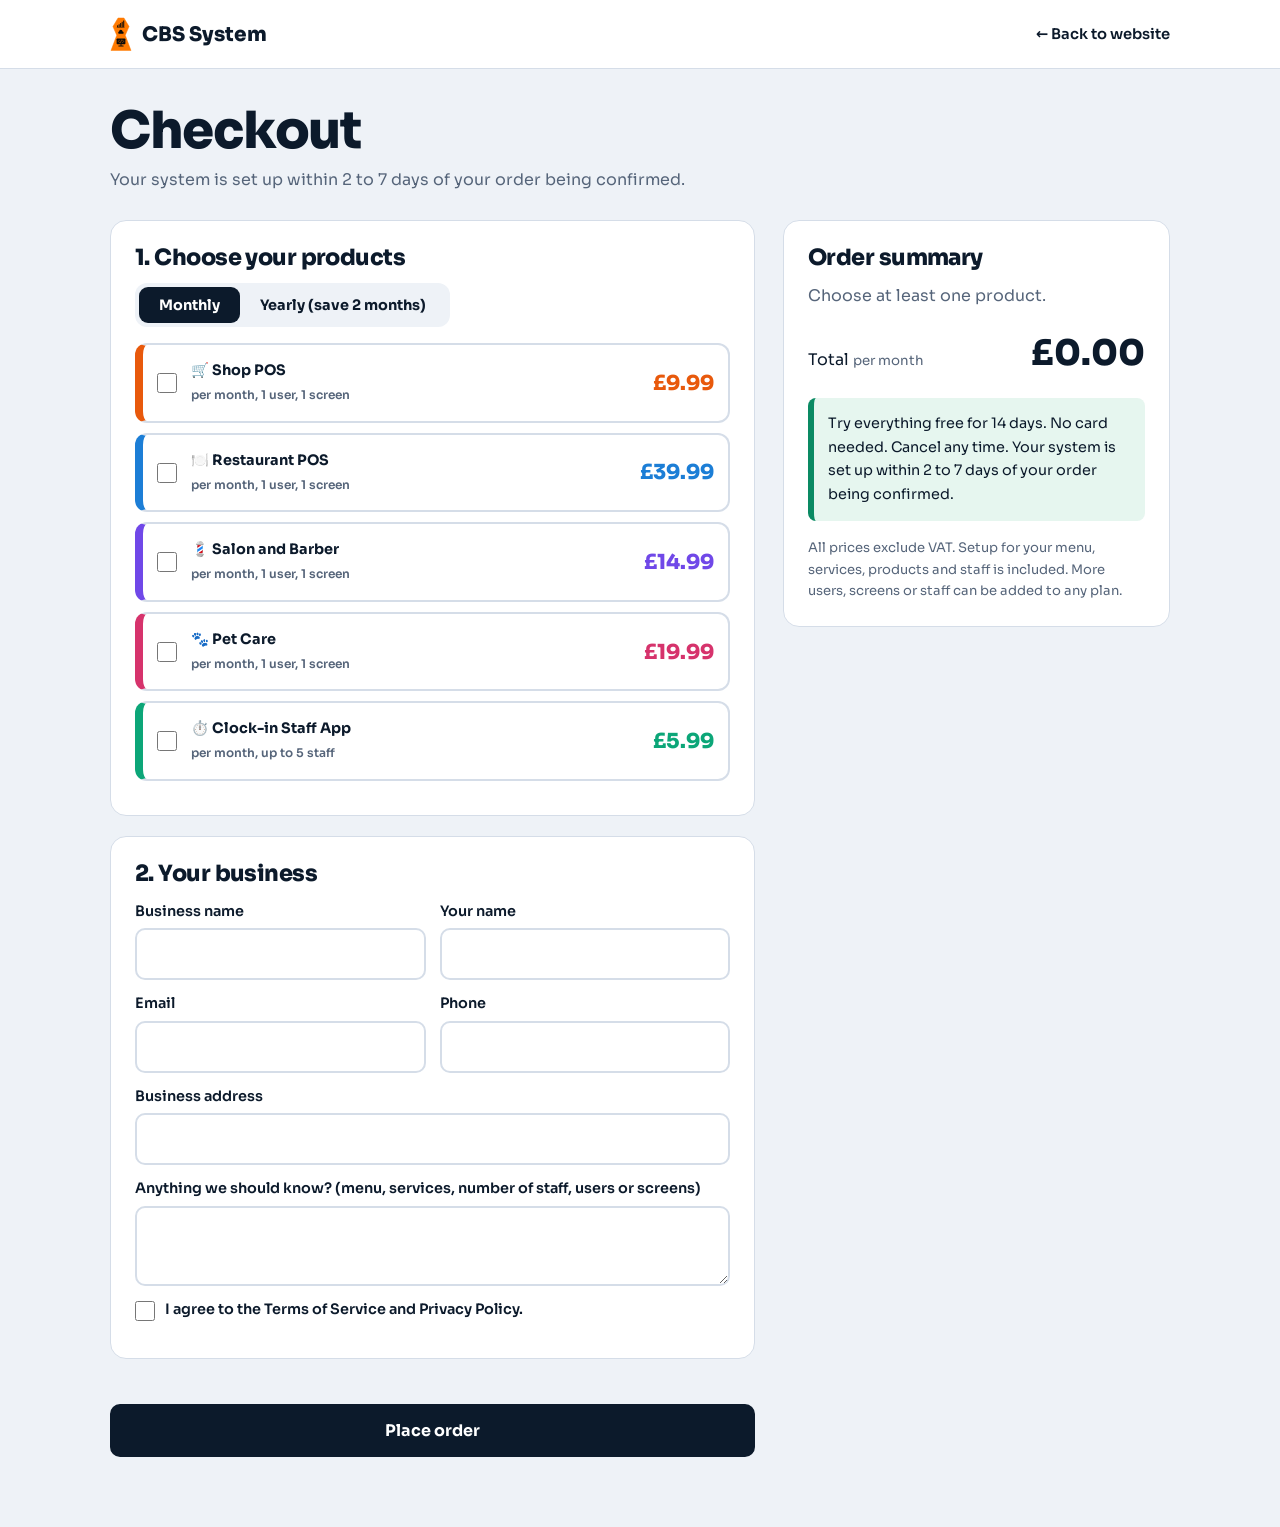
==== commit 49051b07: "Add files via upload" ====
--- a/checkout.html
+++ b/checkout.html
@@ -3,68 +3,67 @@
 <head>
 <meta charset="utf-8">
 <meta name="viewport" content="width=device-width, initial-scale=1">
-<title>Checkout | CBSystem</title>
+<title>Checkout | CBS System</title>
 <meta name="robots" content="noindex">
 <link rel="icon" type="image/svg+xml" href="favicon.svg">
 <link rel="preconnect" href="https://fonts.googleapis.com">
 <link rel="preconnect" href="https://fonts.gstatic.com" crossorigin>
-<link href="https://fonts.googleapis.com/css2?family=Bebas+Neue&family=DM+Sans:wght@400;500;700;800&display=swap" rel="stylesheet">
+<link href="https://fonts.googleapis.com/css2?family=Sora:wght@400;600;800&display=swap" rel="stylesheet">
 <style>
-:root{--bg:#0a0a0f;--card:#1e1e2e;--line:#2a2a40;--text:#f0f0f8;--mut:#9a9ab8;--acc:#ff7a00}
+:root{--bg:#eef2f7;--ink:#0c1a2b;--mut:#56657a;--line:#d5dde8;--acc:#1f5eff}
 *{box-sizing:border-box;margin:0}
-body{font-family:"DM Sans",system-ui,Arial,sans-serif;background:radial-gradient(900px 500px at 20% -5%,#2a140d,transparent),var(--bg);color:var(--text);line-height:1.6;min-height:100vh}
-:focus-visible{outline:3px solid #ffd700;outline-offset:2px}
-.wrap{max-width:1100px;margin:0 auto;padding:0 20px}
-h1,h2,h3{font-family:"Bebas Neue",Impact,sans-serif;font-weight:400;letter-spacing:.04em}
-header{background:#12121c;border-bottom:1px solid var(--line)}
-header .wrap{display:flex;justify-content:space-between;align-items:center;height:70px}
-.logo{display:inline-flex;align-items:center;gap:10px;font-family:"DM Sans",system-ui,sans-serif;font-size:1.6rem;letter-spacing:.5px;text-decoration:none;color:#fff;line-height:1}
-.logo img{height:42px;width:auto;display:block}
-.logo b{font-weight:800;color:var(--acc)}
-.logo span{font-weight:400}
-header a.b{color:#c8c8e0;text-decoration:none;font-weight:500}
-h1{font-size:clamp(2.6rem,6vw,4rem);line-height:1;margin:36px 0 8px}
-.lead{color:var(--mut);margin-bottom:28px}
+[hidden]{display:none!important}
+body{font:400 1rem/1.65 Sora,system-ui,sans-serif;background:var(--bg);color:var(--ink);min-height:100vh}
+:focus-visible{outline:3px solid var(--ink);outline-offset:2px}
+.w{max-width:1100px;margin:0 auto;padding:0 20px}
+h1,h2{font-weight:800;line-height:1.1;letter-spacing:-.025em}
+header{background:#fff;border-bottom:1px solid var(--line)}
+header .w{display:flex;justify-content:space-between;align-items:center;height:68px}
+.logo{display:inline-flex;align-items:center;gap:10px;font-weight:800;font-size:1.25rem;text-decoration:none;color:var(--ink)}
+.logo img{height:34px;width:auto}
+header a.b{text-decoration:none;font-weight:600;font-size:.92rem;color:var(--ink)}
+h1{font-size:clamp(2.2rem,5vw,3.2rem);margin:34px 0 8px}
+.lead{color:var(--mut);margin-bottom:26px}
 .grid{display:grid;grid-template-columns:1.25fr .75fr;gap:28px;padding-bottom:70px;align-items:start}
-.box{background:var(--card);border:2px solid var(--line);border-radius:22px;padding:24px;margin-bottom:20px}
-.box h2{font-size:1.9rem;margin-bottom:14px}
-.tog{display:inline-flex;background:#12121c;border:2px solid var(--line);border-radius:14px;padding:4px;margin-bottom:16px}
-.tog button{border:0;background:transparent;color:var(--text);font:700 .95rem "DM Sans",sans-serif;padding:9px 22px;border-radius:10px;cursor:pointer}
-.tog button[aria-pressed=true]{background:var(--acc);color:#0a0a0a}
-.item{display:flex;align-items:center;gap:14px;border:2px solid var(--line);border-radius:16px;padding:14px;margin-bottom:10px;cursor:pointer}
-.item.on{border-color:var(--c);background:#232336}
+.box{background:#fff;border:1px solid var(--line);border-radius:16px;padding:24px;margin-bottom:20px}
+.box h2{font-size:1.4rem;margin-bottom:14px}
+.tog{display:inline-flex;background:var(--bg);border-radius:12px;padding:4px;margin-bottom:16px}
+.tog button{border:0;background:transparent;color:var(--ink);font:700 .9rem Sora,sans-serif;padding:9px 20px;border-radius:9px;cursor:pointer}
+.tog button[aria-pressed=true]{background:var(--ink);color:#fff}
+.item{display:flex;align-items:center;gap:14px;border:2px solid var(--line);border-left:8px solid var(--c);border-radius:12px;padding:14px;margin-bottom:10px;cursor:pointer}
+.item.on{border-color:var(--c);background:var(--bg)}
 .item input{width:20px;height:20px;accent-color:var(--c)}
 .item .n{flex:1}
 .item b{display:block}
 .item small{color:var(--mut)}
-.item .pr{font:1.8rem "Bebas Neue",sans-serif;letter-spacing:.03em;color:var(--c);text-align:right}
+.item .pr{font-weight:800;font-size:1.3rem;color:var(--c);text-align:right}
 .row{display:grid;grid-template-columns:1fr 1fr;gap:14px}
-label{display:grid;gap:5px;font-weight:500;font-size:.92rem;margin-bottom:12px}
-input[type=text],input[type=email],input[type=tel],select,textarea{font:inherit;padding:12px;border-radius:12px;border:2px solid var(--line);background:#12121c;color:var(--text);width:100%}
+label{display:grid;gap:5px;font-weight:600;font-size:.9rem;margin-bottom:12px}
+input[type=text],input[type=email],input[type=tel],textarea{font:inherit;padding:12px;border-radius:10px;border:2px solid var(--line);background:#fff;color:var(--ink);width:100%}
 textarea{min-height:80px}
 .hp{position:absolute;left:-9999px;width:1px;height:1px;overflow:hidden}
 .sum{position:sticky;top:16px}
-.sum .l{display:flex;justify-content:space-between;gap:10px;padding:7px 0;border-bottom:1px dashed var(--line);font-size:.95rem}
+.sum .l{display:flex;justify-content:space-between;gap:10px;padding:7px 0;border-bottom:1px dashed var(--line);font-size:.92rem}
 .sum .t{display:flex;justify-content:space-between;align-items:baseline;padding-top:14px}
-.sum .t b{font:2.6rem "Bebas Neue",sans-serif;color:#2dd4a0;letter-spacing:.03em}
-.note{background:#12281f;border:2px solid #2dd4a0;border-radius:14px;padding:14px;font-size:.93rem;margin:16px 0}
-.btn{display:block;width:100%;text-align:center;padding:14px 22px;border-radius:12px;font:700 1rem "DM Sans",sans-serif;text-decoration:none;border:2px solid transparent;cursor:pointer;background:var(--acc);color:#0a0a0a}
-.btn:hover{background:#ff9633}
-.btn.g{background:transparent;border-color:#2dd4a0;color:#2dd4a0;margin-top:10px}
+.sum .t b{font-size:2.2rem;font-weight:800}
+.note{background:#e6f6ef;border-left:6px solid #0a8a63;border-radius:8px;padding:14px;font-size:.9rem;margin:16px 0}
+.btn{display:block;width:100%;text-align:center;padding:14px 22px;border-radius:10px;font:700 1rem Sora,sans-serif;text-decoration:none;border:2px solid var(--ink);cursor:pointer;background:var(--ink);color:#fff}
+.btn:hover{background:var(--acc);border-color:var(--acc)}
+.btn.g{background:transparent;border-color:#0a8a63;color:#0a8a63;margin-top:10px}
 .btn[disabled]{opacity:.55;cursor:wait}
 .fine{color:var(--mut);font-size:.82rem;margin-top:12px}
-.err{color:#ff7a7a;font-size:.9rem;min-height:1.2em;margin-bottom:8px}
-#done{display:none;text-align:center;padding:50px 0 90px}
-#done h1{color:#2dd4a0}
+.err{color:#d6336c;font-size:.9rem;font-weight:600;min-height:1.2em;margin-bottom:8px}
+#done{display:none;text-align:center;padding:40px 0 90px}
+#done h1{color:#0a8a63}
 #done .box{max-width:620px;margin:24px auto;text-align:left}
-.ref{display:inline-block;background:#12121c;border:2px dashed #2dd4a0;border-radius:12px;padding:8px 18px;font:1.8rem "Bebas Neue",sans-serif;letter-spacing:.08em;color:#2dd4a0;margin-top:8px}
-@media(max-width:860px){.grid{grid-template-columns:1fr}.row{grid-template-columns:1fr}.sum{position:static}}
+.ref{display:inline-block;background:#fff;border:2px dashed #0a8a63;border-radius:10px;padding:8px 18px;font-size:1.6rem;font-weight:800;letter-spacing:.08em;color:#0a8a63;margin-top:8px}
+@media(max-width:860px){.grid,.row{grid-template-columns:1fr}.sum{position:static}}
 </style>
 </head>
 <body>
-<header><div class="wrap"><a class="logo" href="index.html" aria-label="CBSystem home"><img src="logo.svg" alt=""><span><b>CBS</b>ystem</span></a><a class="b" href="index.html">&larr; Back to website</a></div></header>
+<header><div class="w"><a class="logo" href="index.html" aria-label="CBS System home"><img src="logo.svg" alt="">CBS System</a><a class="b" href="index.html">&larr; Back to website</a></div></header>
 
-<div class="wrap" id="shop">
+<div class="w" id="shop">
 <h1>Checkout</h1>
 <p class="lead" id="act"></p>
 <div class="grid">
@@ -81,7 +80,7 @@
 <div class="row"><label>Email<input type="email" name="email" required maxlength="200" autocomplete="email"></label>
 <label>Phone<input type="tel" name="phone" required maxlength="40" autocomplete="tel"></label></div>
 <label>Business address<input type="text" name="addr" required maxlength="300" autocomplete="street-address"></label>
-<label>Anything we should know? (menu, number of staff, number of tills)<textarea name="msg" maxlength="3000"></textarea></label>
+<label>Anything we should know? (menu, services, number of staff, users or screens)<textarea name="msg" maxlength="3000"></textarea></label>
 <div class="hp" aria-hidden="true"><label>Leave this empty<input type="text" name="website" tabindex="-1" autocomplete="off"></label></div>
 <label style="grid-template-columns:auto 1fr;align-items:start;gap:10px"><input type="checkbox" name="terms" required style="width:20px;height:20px;margin-top:3px"><span>I agree to the Terms of Service and Privacy Policy.</span></label>
 </div>
@@ -99,14 +98,14 @@
 </div>
 </div>
 
-<div class="wrap" id="done">
+<div class="w" id="done">
 <h1>Order received</h1>
 <p class="lead" id="doneact"></p>
 <div id="refwrap" style="display:none"><div>Your order reference</div><div class="ref" id="ref"></div></div>
 <div class="box"><h2>What happens next</h2>
 <ol style="padding-left:20px;display:grid;gap:8px">
 <li>Complete payment using the button below if you see one. Otherwise we email you an invoice.</li>
-<li>We load your menu, products and staff.</li>
+<li>We load your menu, services, products and staff.</li>
 <li id="act3"></li>
 <li>You receive your login details by email.</li>
 </ol>
@@ -119,7 +118,7 @@
 <script src="site-config.js"></script>
 <script>
 if(typeof SITE==="undefined"){
- document.body.innerHTML='<main style="min-height:100vh;display:grid;place-items:center;padding:30px;text-align:center"><div><img src="logo.svg" alt="CBSystem" style="height:90px"><p style="margin-top:14px">Sorry, checkout could not load. Please refresh, or email info@cbsystem.co.uk</p></div></main>';
+ document.body.innerHTML='<main style="min-height:100vh;display:grid;place-items:center;padding:30px;text-align:center"><div><img src="logo.svg" alt="CBS System" style="height:90px"><p style="margin-top:14px">Sorry, checkout could not load. Please refresh, or email admin@cbsystem.co.uk</p></div></main>';
 }else{
 SITE.products=SITE.products.filter(function(p){return !p.hidden});
 if(SITE.comingSoon){location.replace('index.html');}
@@ -127,7 +126,6 @@
 var T=SITE.trial||{enabled:false};
 var q=new URLSearchParams(location.search),sel={};
 function sh(k){return String(k==null?'':k).replace(/[&<>"]/g,function(c){return{'&':'&amp;','<':'&lt;','>':'&gt;','"':'&quot;'}[c]})}
-/* a product can be bought yearly only if it has a yearly price */
 function can(p,m){return m==='m'||(p.yearly!==''&&p.yearly!=null)}
 function raw(p,m){return m==='m'?p.monthly:p.yearly}
 function unit(p,m){return m==='m'?p.monthlyUnit:p.yearlyUnit}
@@ -174,7 +172,7 @@
  function mailto(){
   var lines=chosen.map(function(p){return'- '+p.name+': '+label(p,m)+' ('+unit(p,m)+')'}).join('\n');
   var body='NEW ORDER\n\nBusiness: '+data.business+'\nContact: '+data.contact_name+'\nEmail: '+data.email+'\nPhone: '+data.phone+'\nAddress: '+data.address+'\nBilling: '+(m==='m'?'Monthly':'Yearly')+'\nFree trial: '+(T.enabled?'Yes':'No')+'\n\nProducts:\n'+lines+'\n\nTotal: '+$('tot').textContent+' '+$('per').textContent+'\n\nNotes: '+data.notes;
-  location.href='mailto:'+SITE.orderEmail+'?subject='+encodeURIComponent('CBSystem order: '+data.business)+'&body='+encodeURIComponent(body);
+  location.href='mailto:'+SITE.orderEmail+'?subject='+encodeURIComponent('CBS System order: '+data.business)+'&body='+encodeURIComponent(body);
  }
  if(!SITE.api){showDone('',true,chosen,m);mailto();return}
  btn.disabled=true;btn.textContent='Placing order...';
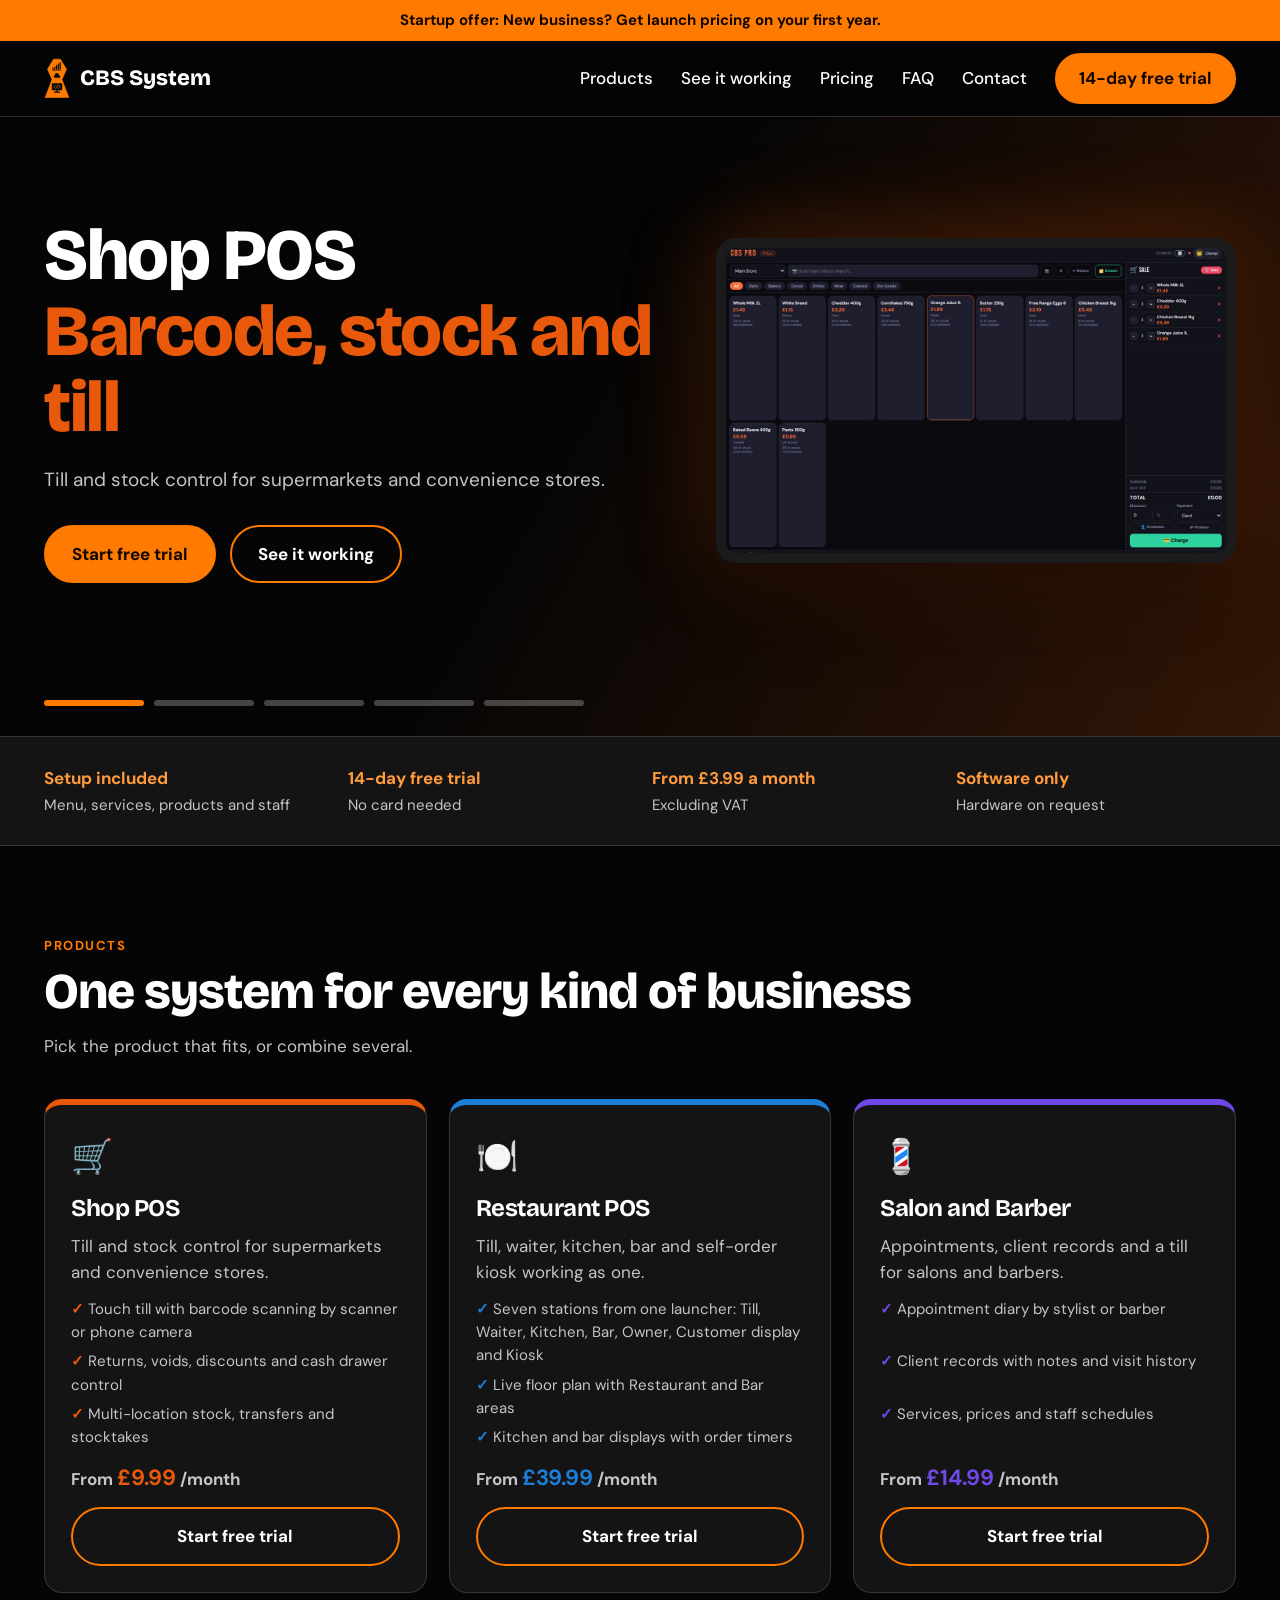
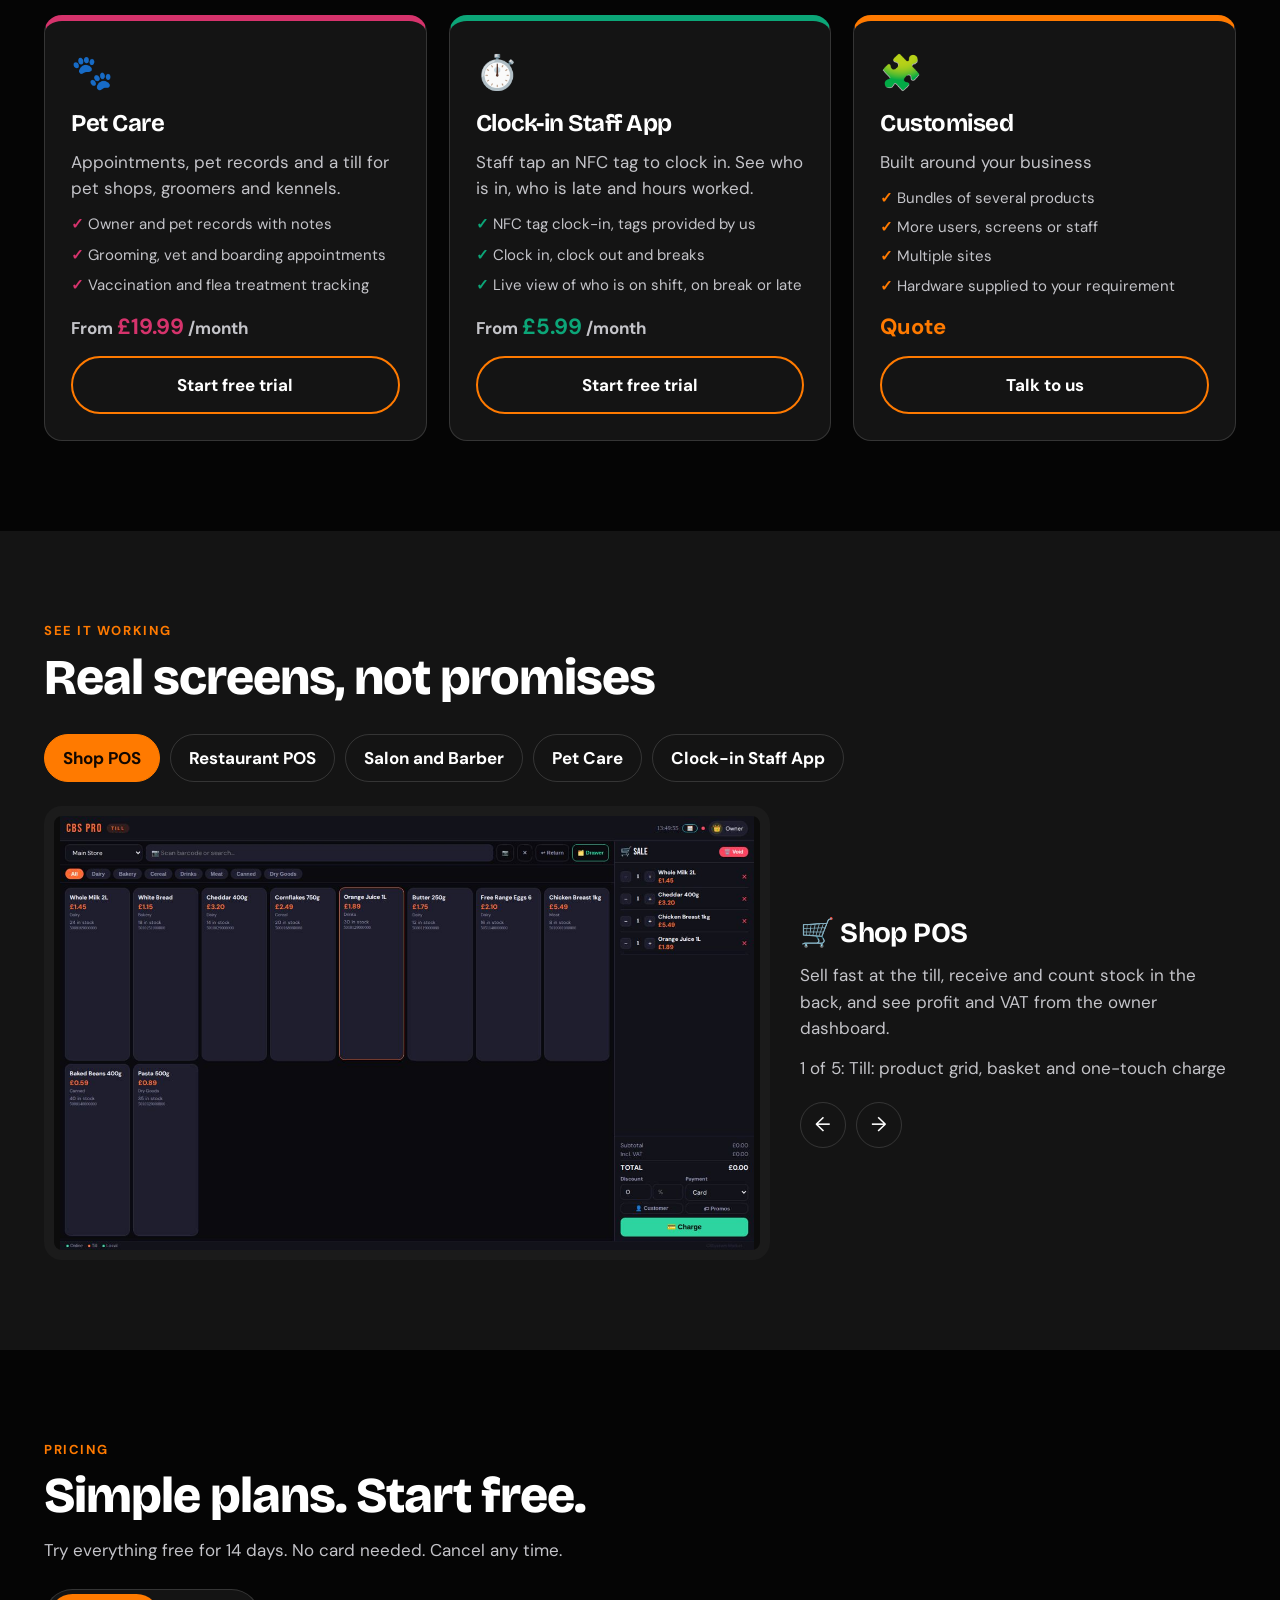
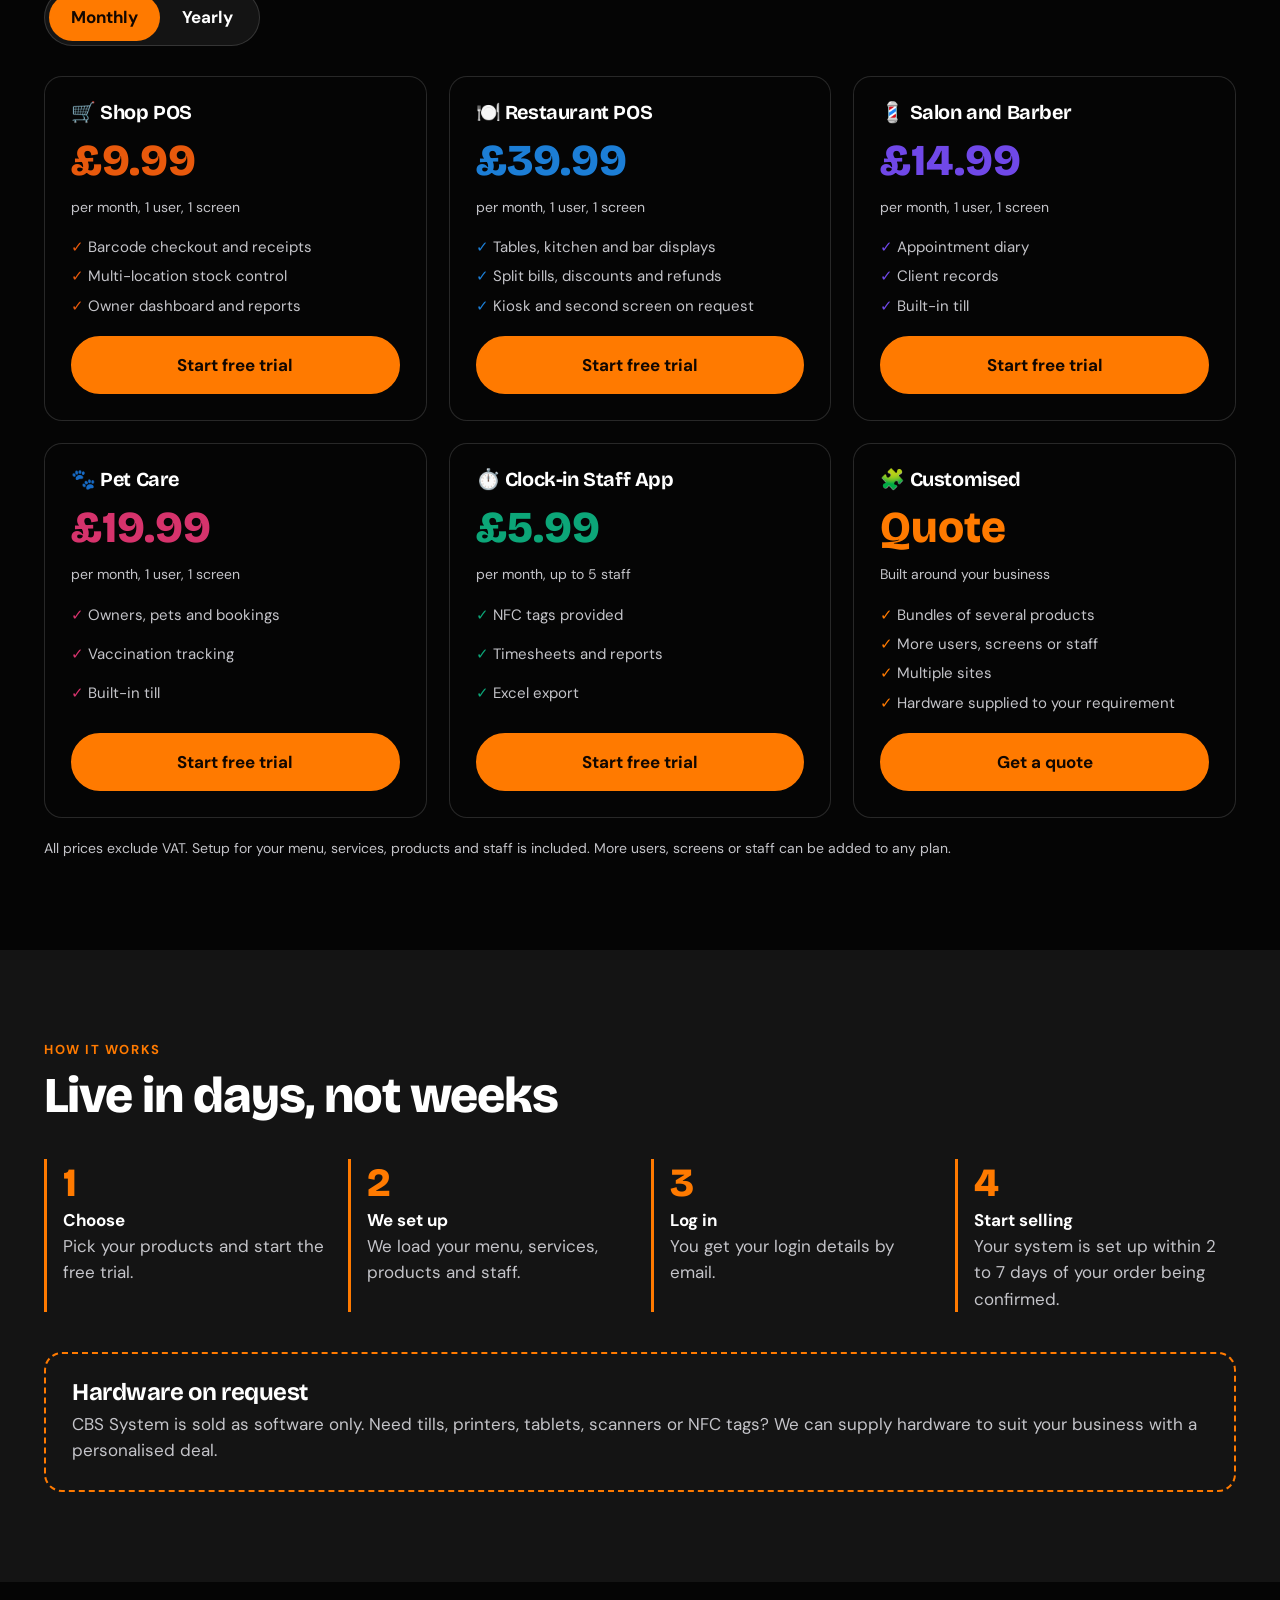
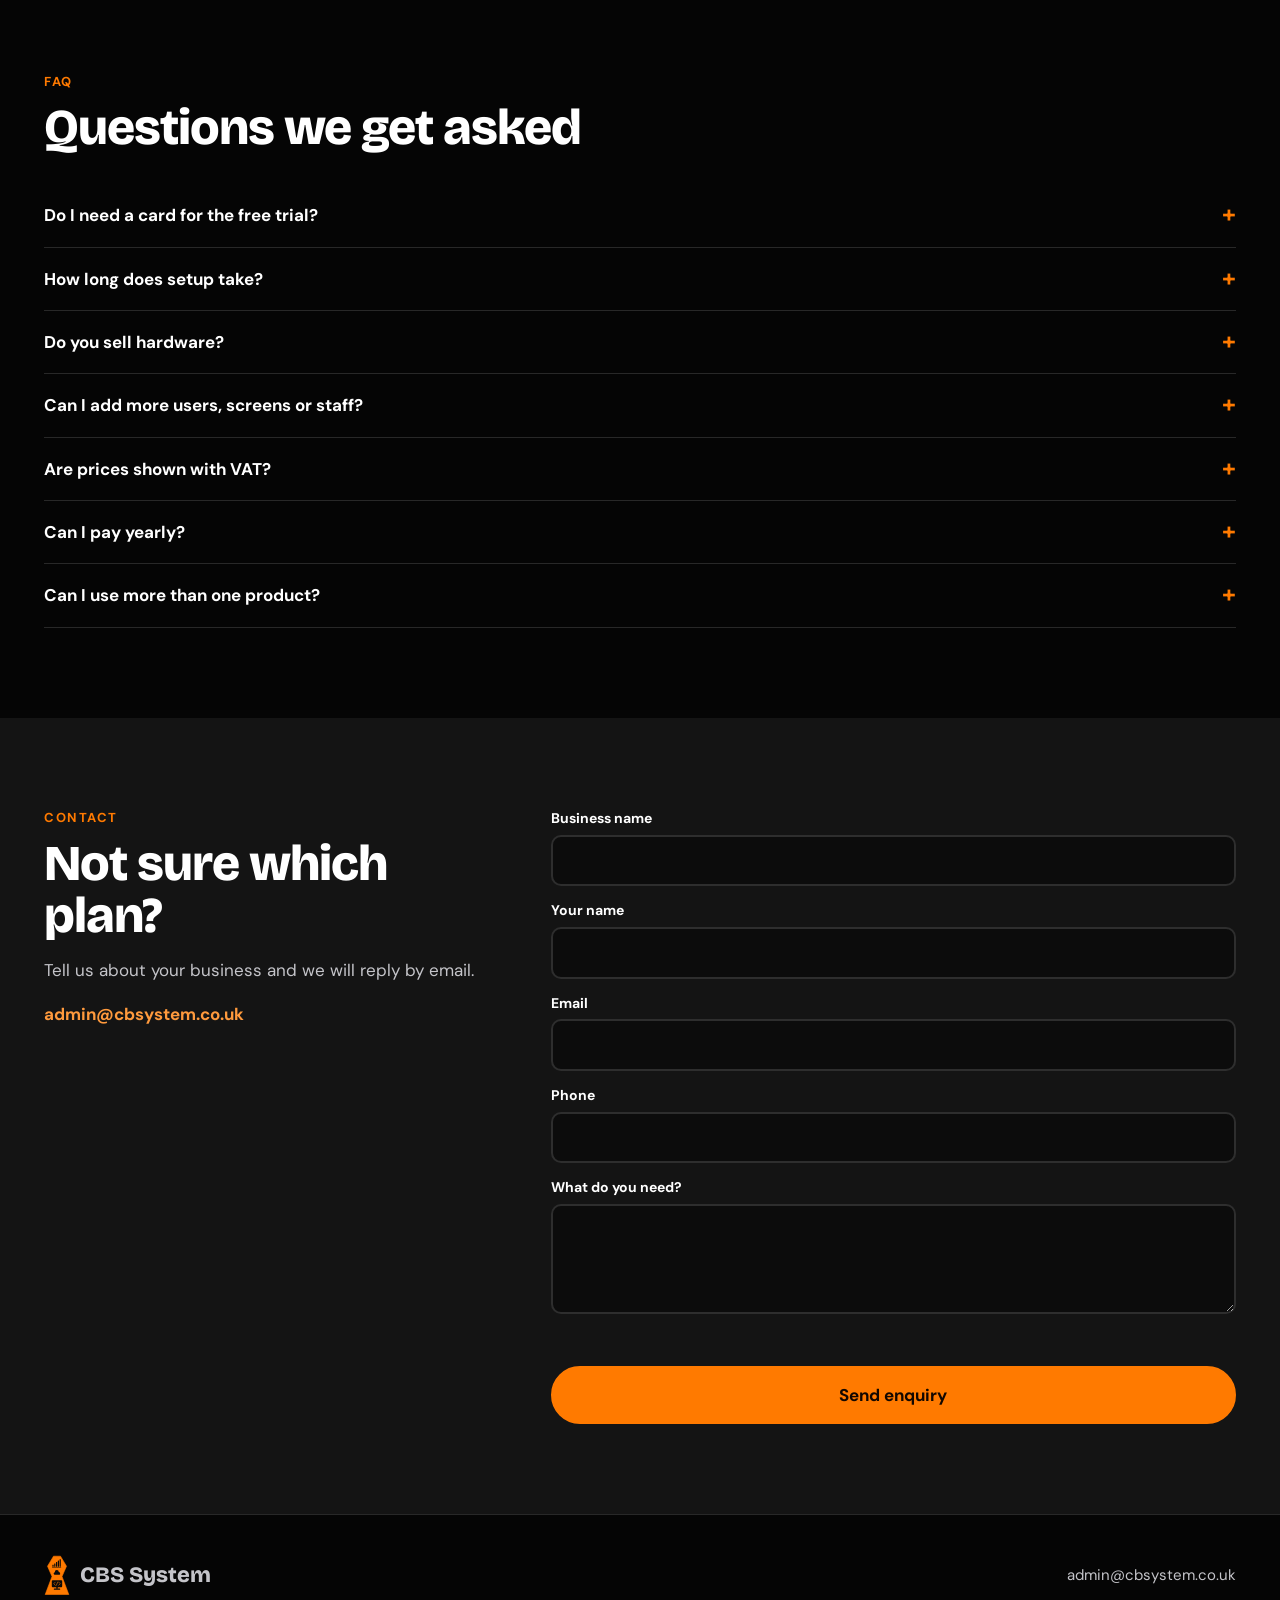
==== commit 4928d95c: "Update print statement from 'Hello' to 'Goodbye'" ====
--- a/checkout.html
+++ b/checkout.html
@@ -3,185 +3,217 @@
 <head>
 <meta charset="utf-8">
 <meta name="viewport" content="width=device-width, initial-scale=1">
-<title>Checkout | CBS System</title>
-<meta name="robots" content="noindex">
+<title>CBS System | POS and business software for shops, restaurants, salons and more</title>
+<meta name="description" content="Shop POS, Restaurant POS, Salon and Barber, Pet Care and Staff Clock-in software. Start with a free trial.">
 <link rel="icon" type="image/svg+xml" href="favicon.svg">
 <link rel="preconnect" href="https://fonts.googleapis.com">
 <link rel="preconnect" href="https://fonts.gstatic.com" crossorigin>
-<link href="https://fonts.googleapis.com/css2?family=Sora:wght@400;600;800&display=swap" rel="stylesheet">
+<link href="https://fonts.googleapis.com/css2?family=Bricolage+Grotesque:opsz,wght@12..96,600;12..96,800&family=DM+Sans:wght@400;500;700&display=swap" rel="stylesheet">
 <style>
-:root{--bg:#eef2f7;--ink:#0c1a2b;--mut:#56657a;--line:#d5dde8;--acc:#1f5eff}
-*{box-sizing:border-box;margin:0}
+:root{--black:#050505;--panel:#141414;--line:rgba(255,255,255,.14);--orange:#ff7a00;--hi:#ff9a3d;--mute:#c4c4c9;--head:"Bricolage Grotesque","Arial Black",Arial,sans-serif;--body:"DM Sans",Arial,sans-serif}
+*{box-sizing:border-box;margin:0;padding:0}
+html{scroll-behavior:smooth;scroll-padding-top:84px}
+body{background:var(--black);color:#fff;font:17px/1.55 var(--body);-webkit-font-smoothing:antialiased}
+a{color:inherit;text-decoration:none}button{font:inherit;color:inherit;cursor:pointer;border:0;background:none}
+:focus-visible{outline:3px solid var(--hi);outline-offset:3px;border-radius:6px}
 [hidden]{display:none!important}
-body{font:400 1rem/1.65 Sora,system-ui,sans-serif;background:var(--bg);color:var(--ink);min-height:100vh}
-:focus-visible{outline:3px solid var(--ink);outline-offset:2px}
-.w{max-width:1100px;margin:0 auto;padding:0 20px}
-h1,h2{font-weight:800;line-height:1.1;letter-spacing:-.025em}
-header{background:#fff;border-bottom:1px solid var(--line)}
-header .w{display:flex;justify-content:space-between;align-items:center;height:68px}
-.logo{display:inline-flex;align-items:center;gap:10px;font-weight:800;font-size:1.25rem;text-decoration:none;color:var(--ink)}
-.logo img{height:34px;width:auto}
-header a.b{text-decoration:none;font-weight:600;font-size:.92rem;color:var(--ink)}
-h1{font-size:clamp(2.2rem,5vw,3.2rem);margin:34px 0 8px}
-.lead{color:var(--mut);margin-bottom:26px}
-.grid{display:grid;grid-template-columns:1.25fr .75fr;gap:28px;padding-bottom:70px;align-items:start}
-.box{background:#fff;border:1px solid var(--line);border-radius:16px;padding:24px;margin-bottom:20px}
-.box h2{font-size:1.4rem;margin-bottom:14px}
-.tog{display:inline-flex;background:var(--bg);border-radius:12px;padding:4px;margin-bottom:16px}
-.tog button{border:0;background:transparent;color:var(--ink);font:700 .9rem Sora,sans-serif;padding:9px 20px;border-radius:9px;cursor:pointer}
-.tog button[aria-pressed=true]{background:var(--ink);color:#fff}
-.item{display:flex;align-items:center;gap:14px;border:2px solid var(--line);border-left:8px solid var(--c);border-radius:12px;padding:14px;margin-bottom:10px;cursor:pointer}
-.item.on{border-color:var(--c);background:var(--bg)}
-.item input{width:20px;height:20px;accent-color:var(--c)}
-.item .n{flex:1}
-.item b{display:block}
-.item small{color:var(--mut)}
-.item .pr{font-weight:800;font-size:1.3rem;color:var(--c);text-align:right}
-.row{display:grid;grid-template-columns:1fr 1fr;gap:14px}
-label{display:grid;gap:5px;font-weight:600;font-size:.9rem;margin-bottom:12px}
-input[type=text],input[type=email],input[type=tel],textarea{font:inherit;padding:12px;border-radius:10px;border:2px solid var(--line);background:#fff;color:var(--ink);width:100%}
-textarea{min-height:80px}
-.hp{position:absolute;left:-9999px;width:1px;height:1px;overflow:hidden}
-.sum{position:sticky;top:16px}
-.sum .l{display:flex;justify-content:space-between;gap:10px;padding:7px 0;border-bottom:1px dashed var(--line);font-size:.92rem}
-.sum .t{display:flex;justify-content:space-between;align-items:baseline;padding-top:14px}
-.sum .t b{font-size:2.2rem;font-weight:800}
-.note{background:#e6f6ef;border-left:6px solid #0a8a63;border-radius:8px;padding:14px;font-size:.9rem;margin:16px 0}
-.btn{display:block;width:100%;text-align:center;padding:14px 22px;border-radius:10px;font:700 1rem Sora,sans-serif;text-decoration:none;border:2px solid var(--ink);cursor:pointer;background:var(--ink);color:#fff}
-.btn:hover{background:var(--acc);border-color:var(--acc)}
-.btn.g{background:transparent;border-color:#0a8a63;color:#0a8a63;margin-top:10px}
-.btn[disabled]{opacity:.55;cursor:wait}
-.fine{color:var(--mut);font-size:.82rem;margin-top:12px}
-.err{color:#d6336c;font-size:.9rem;font-weight:600;min-height:1.2em;margin-bottom:8px}
-#done{display:none;text-align:center;padding:40px 0 90px}
-#done h1{color:#0a8a63}
-#done .box{max-width:620px;margin:24px auto;text-align:left}
-.ref{display:inline-block;background:#fff;border:2px dashed #0a8a63;border-radius:10px;padding:8px 18px;font-size:1.6rem;font-weight:800;letter-spacing:.08em;color:#0a8a63;margin-top:8px}
-@media(max-width:860px){.grid,.row{grid-template-columns:1fr}.sum{position:static}}
+.w{max-width:1240px;margin:0 auto;padding:0 24px}
+h1,h2,h3{font-family:var(--head);line-height:1.05;letter-spacing:-.02em}
+h2{font-size:clamp(30px,4.4vw,50px);font-weight:800}
+.sec{padding:90px 0}.sec.alt{background:var(--panel)}
+.eyebrow{color:var(--orange);font-weight:700;letter-spacing:.12em;text-transform:uppercase;font-size:13px;margin-bottom:10px}
+.sub{color:var(--mute);max-width:60ch;margin-top:14px}
+.btn{display:inline-flex;align-items:center;justify-content:center;gap:10px;padding:14px 26px;border-radius:999px;font-weight:700;border:2px solid var(--orange);transition:.2s}
+.btn-p{background:var(--orange);color:#120700}.btn-p:hover{background:var(--hi);border-color:var(--hi);transform:translateY(-2px)}
+.btn-g:hover{background:rgba(255,122,0,.16)}
+/* offer bar + header */
+.bar{background:var(--orange);color:#120700;text-align:center;font-weight:700;font-size:15px;padding:9px 16px}
+.hd{position:sticky;top:0;z-index:50;background:rgba(5,5,5,.92);backdrop-filter:blur(10px);box-shadow:0 1px 0 var(--line)}
+.nav{display:flex;align-items:center;gap:28px;padding-top:12px;padding-bottom:12px}
+.logo{display:flex;align-items:center;gap:10px;font:800 22px var(--head)}.logo img{height:40px;width:auto}
+.links{display:flex;gap:28px;margin-left:auto;list-style:none;font-weight:500}
+.links a{padding:6px 0;border-bottom:2px solid transparent}.links a:hover{color:var(--hi);border-color:var(--orange)}
+.nav .btn{padding:10px 22px}
+.mt{display:none;margin-left:auto;width:44px;height:44px;border-radius:10px;border:1px solid var(--line);font-size:22px}
+/* hero */
+.hero{position:relative;overflow:hidden;min-height:620px}
+.sl{position:absolute;inset:0;opacity:0;visibility:hidden;transition:opacity .7s,visibility .7s}
+.sl.on{opacity:1;visibility:visible}
+.sl .in{display:flex;align-items:center;justify-content:space-between;gap:40px;min-height:620px;padding-top:60px;padding-bottom:110px}
+.sl h1{font-size:clamp(38px,6vw,72px);font-weight:800}.sl h1 span{display:block;color:var(--c)}
+.sl p{margin:20px 0 30px;color:var(--mute);font-size:19px;max-width:46ch}
+.cta{display:flex;flex-wrap:wrap;gap:14px}
+.shot{flex:0 0 auto;width:min(44vw,520px);aspect-ratio:16/10;border-radius:20px;border:10px solid #1b1b1b;background:#0c0c0c center/cover no-repeat;box-shadow:0 30px 80px rgba(0,0,0,.6),0 0 90px var(--g)}
+.dots{position:absolute;left:0;right:0;bottom:30px;display:flex;gap:10px}
+.dot{height:6px;flex:1;max-width:100px;border-radius:6px;background:rgba(255,255,255,.25);position:relative}
+.dot::before{content:"";position:absolute;inset:-14px 0}.dot.on{background:var(--orange)}
+/* strip */
+.strip{background:var(--panel);border-block:1px solid var(--line)}
+.strip .w{display:grid;grid-template-columns:repeat(4,1fr);gap:24px;padding-top:28px;padding-bottom:28px}
+.strip b{display:block;color:var(--hi)}.strip span{color:var(--mute);font-size:15px}
+/* products */
+.cards{display:grid;grid-template-columns:repeat(3,1fr);gap:22px;margin-top:40px}
+.card{background:var(--panel);border:1px solid var(--line);border-top:6px solid var(--c);border-radius:18px;padding:26px;display:flex;flex-direction:column;gap:12px}
+.sec.alt .card{background:var(--black)}
+.card .ic{font-size:34px}.card h3{font-size:24px}.card p{color:var(--mute)}
+.card ul{list-style:none;color:var(--mute);font-size:15px;display:grid;gap:6px;flex:1}
+.card li::before{content:"✓ ";color:var(--c);font-weight:700}
+.card .fr{font-weight:700}.card .fr b{color:var(--c);font-size:22px}
+/* viewer */
+.tabs{display:flex;flex-wrap:wrap;gap:10px;margin:30px 0 24px}
+.tabs button{padding:10px 18px;border-radius:999px;border:1px solid var(--line);font-weight:700}
+.tabs button[aria-pressed=true]{background:var(--orange);color:#120700;border-color:var(--orange)}
+.vw{display:grid;grid-template-columns:1.5fr .9fr;gap:30px;align-items:center}
+.scr{aspect-ratio:16/10;border-radius:18px;border:10px solid #1b1b1b;background:#0c0c0c center/contain no-repeat}
+.vc{display:flex;gap:10px;margin-top:20px}.vc button{width:46px;height:46px;border-radius:50%;border:1px solid var(--line);font-size:20px}.vc button:hover{background:var(--orange);color:#120700}
+/* pricing */
+.tog{display:inline-flex;background:var(--panel);border:1px solid var(--line);border-radius:999px;padding:4px;margin-top:26px}
+.tog button{padding:10px 22px;border-radius:999px;font-weight:700}.tog button[aria-pressed=true]{background:var(--orange);color:#120700}
+.pr{display:grid;grid-template-columns:repeat(3,1fr);gap:22px;margin-top:30px}
+.pc{border:1px solid var(--line);border-radius:18px;padding:26px;background:var(--black);display:flex;flex-direction:column;gap:10px}
+.pc .pv{font:800 44px var(--head);color:var(--c)}.pc .un{color:var(--mute);font-size:14px}
+.pc ul{list-style:none;display:grid;gap:6px;flex:1;margin:8px 0;color:var(--mute);font-size:15px}.pc li::before{content:"✓ ";color:var(--c)}
+.pls{display:grid;gap:6px}.pls a{display:flex;justify-content:space-between;border:1px solid var(--line);border-radius:10px;padding:8px 12px;font-size:15px}.pls a:hover{border-color:var(--c)}.pls b{color:var(--c)}
+.note{color:var(--mute);font-size:14px;margin-top:20px}
+/* steps / hardware */
+.steps{display:grid;grid-template-columns:repeat(4,1fr);gap:22px;margin-top:36px;counter-reset:s}
+.steps div{border-left:3px solid var(--orange);padding-left:16px;color:var(--mute)}
+.steps div::before{counter-increment:s;content:counter(s);display:block;font:800 40px var(--head);color:var(--orange)}
+.steps b{display:block;color:#fff}
+.hw{margin-top:40px;border:2px dashed var(--orange);border-radius:18px;padding:26px}.hw h3{font-size:24px;margin-bottom:6px}.hw p{color:var(--mute)}
+/* faq + form */
+details{border-bottom:1px solid var(--line);padding:18px 0}summary{font-weight:700;cursor:pointer;list-style:none;display:flex;justify-content:space-between;gap:16px}
+summary::after{content:"+";color:var(--orange);font-size:24px;line-height:1}details[open] summary::after{content:"−"}
+details p{color:var(--mute);margin-top:10px;max-width:70ch}
+.ct{display:grid;grid-template-columns:.8fr 1.2fr;gap:50px}
+form{display:grid;gap:14px}label{display:grid;gap:5px;font-weight:700;font-size:14px}
+input,textarea,select{font:inherit;padding:13px;border-radius:10px;border:2px solid var(--line);background:#0c0c0c;color:#fff;width:100%}
+textarea{min-height:110px}.hp{position:absolute;left:-9999px}
+#msg{font-weight:700;min-height:1.4em}
+footer{border-top:1px solid var(--line);padding:40px 0;color:var(--mute);font-size:15px}
+footer .w{display:flex;flex-wrap:wrap;justify-content:space-between;gap:20px;align-items:center}
+.cs{min-height:100vh;display:grid;place-items:center;text-align:center;padding:30px}
+@media(max-width:980px){.shot{display:none}.cards,.pr{grid-template-columns:1fr 1fr}.strip .w,.steps{grid-template-columns:1fr 1fr}.vw,.ct{grid-template-columns:1fr}
+.mt{display:block}.nav>.btn{display:none}.links{display:none;position:absolute;top:100%;left:0;right:0;flex-direction:column;gap:0;background:#050505;padding:8px 24px 20px;margin:0}.links.open{display:flex}.links a{display:block;padding:14px 0;border-bottom:1px solid var(--line)}}
+@media(max-width:620px){.cards,.pr,.strip .w,.steps{grid-template-columns:1fr}.sec{padding:64px 0}.cta .btn{flex:1 1 100%}}
+@media(prefers-reduced-motion:reduce){html{scroll-behavior:auto}.sl{transition:none}}
 </style>
 </head>
 <body>
-<header><div class="w"><a class="logo" href="index.html" aria-label="CBS System home"><img src="logo.svg" alt="">CBS System</a><a class="b" href="index.html">&larr; Back to website</a></div></header>
-
-<div class="w" id="shop">
-<h1>Checkout</h1>
-<p class="lead" id="act"></p>
-<div class="grid">
-<form id="f" novalidate>
-<div class="box">
-<h2>1. Choose your products</h2>
-<div class="tog" role="group" aria-label="Payment type"><button type="button" id="bm" aria-pressed="true">Monthly</button><button type="button" id="by" aria-pressed="false">Yearly (save 2 months)</button></div>
-<div id="items"></div>
-</div>
-<div class="box">
-<h2>2. Your business</h2>
-<div class="row"><label>Business name<input type="text" name="biz" required maxlength="160" autocomplete="organization"></label>
-<label>Your name<input type="text" name="name" required maxlength="120" autocomplete="name"></label></div>
-<div class="row"><label>Email<input type="email" name="email" required maxlength="200" autocomplete="email"></label>
-<label>Phone<input type="tel" name="phone" required maxlength="40" autocomplete="tel"></label></div>
-<label>Business address<input type="text" name="addr" required maxlength="300" autocomplete="street-address"></label>
-<label>Anything we should know? (menu, services, number of staff, users or screens)<textarea name="msg" maxlength="3000"></textarea></label>
-<div class="hp" aria-hidden="true"><label>Leave this empty<input type="text" name="website" tabindex="-1" autocomplete="off"></label></div>
-<label style="grid-template-columns:auto 1fr;align-items:start;gap:10px"><input type="checkbox" name="terms" required style="width:20px;height:20px;margin-top:3px"><span>I agree to the Terms of Service and Privacy Policy.</span></label>
-</div>
-<div class="err" id="err" role="alert"></div>
-<button class="btn" type="submit" id="go">Place order</button>
-</form>
-
-<aside class="box sum">
-<h2>Order summary</h2>
-<div id="lines"><p style="color:var(--mut)">Choose at least one product.</p></div>
-<div class="t"><span>Total <small id="per" style="color:var(--mut)"></small></span><b id="tot">£0</b></div>
-<div class="note" id="note"></div>
-<p class="fine" id="vat"></p>
-</aside>
-</div>
-</div>
-
-<div class="w" id="done">
-<h1>Order received</h1>
-<p class="lead" id="doneact"></p>
-<div id="refwrap" style="display:none"><div>Your order reference</div><div class="ref" id="ref"></div></div>
-<div class="box"><h2>What happens next</h2>
-<ol style="padding-left:20px;display:grid;gap:8px">
-<li>Complete payment using the button below if you see one. Otherwise we email you an invoice.</li>
-<li>We load your menu, services, products and staff.</li>
-<li id="act3"></li>
-<li>You receive your login details by email.</li>
-</ol>
-<div id="pay" style="margin-top:18px"></div>
-<p class="fine" id="mailnote" style="display:none">We could not reach our order system, so your email app has opened with your order ready to send. Please press send so we receive it.</p>
-</div>
-<a class="btn" href="index.html" style="max-width:300px;margin:0 auto">Back to website</a>
-</div>
-
+<div id="app"></div>
 <script src="site-config.js"></script>
 <script>
-if(typeof SITE==="undefined"){
- document.body.innerHTML='<main style="min-height:100vh;display:grid;place-items:center;padding:30px;text-align:center"><div><img src="logo.svg" alt="CBS System" style="height:90px"><p style="margin-top:14px">Sorry, checkout could not load. Please refresh, or email admin@cbsystem.co.uk</p></div></main>';
-}else{
-SITE.products=SITE.products.filter(function(p){return !p.hidden});
-if(SITE.comingSoon){location.replace('index.html');}
-var $=function(i){return document.getElementById(i)},C=SITE.currency||'£',mode='m';
-var T=SITE.trial||{enabled:false};
-var q=new URLSearchParams(location.search),sel={};
-function sh(k){return String(k==null?'':k).replace(/[&<>"]/g,function(c){return{'&':'&amp;','<':'&lt;','>':'&gt;','"':'&quot;'}[c]})}
-function can(p,m){return m==='m'||(p.yearly!==''&&p.yearly!=null)}
-function raw(p,m){return m==='m'?p.monthly:p.yearly}
-function unit(p,m){return m==='m'?p.monthlyUnit:p.yearlyUnit}
-function val(p,m){return parseFloat(raw(p,m))}
-function label(p,m){var v=raw(p,m);return isNaN(parseFloat(v))?String(v):C+v}
-if(q.get('t')==='y')mode='y';
-if(q.get('p'))sel[q.get('p')]=true;
-var actText=SITE.activation||'';
-$('act').textContent=actText;$('vat').textContent=SITE.vatNote||'';
-$('note').textContent=T.enabled?(T.text||'')+' '+actText:actText;
-function draw(){
- $('bm').setAttribute('aria-pressed',mode==='m');$('by').setAttribute('aria-pressed',mode==='y');
- $('items').innerHTML=SITE.products.map(function(p){
-  var ok=can(p,mode),on=ok&&sel[p.id];
-  return'<label class="item'+(on?' on':'')+'" style="--c:'+sh(p.color)+(ok?'':';opacity:.5')+'"><input type="checkbox" data-id="'+sh(p.id)+'"'+(on?' checked':'')+(ok?'':' disabled')+'><span class="n"><b>'+p.icon+' '+sh(p.name)+'</b><small>'+sh(ok?unit(p,mode):'Monthly only')+'</small></span><span class="pr">'+sh(ok?label(p,mode):'-')+'</span></label>'}).join('');
- document.querySelectorAll('#items input').forEach(function(c){c.onchange=function(){sel[c.dataset.id]=c.checked;draw()}});
- var chosen=SITE.products.filter(function(p){return sel[p.id]&&can(p,mode)}),sum=0;
- $('lines').innerHTML=chosen.length?chosen.map(function(p){var v=val(p,mode);if(!isNaN(v))sum+=v;return'<div class="l"><span>'+sh(p.name)+'</span><span>'+sh(label(p,mode))+'</span></div>'}).join(''):'<p style="color:var(--mut)">Choose at least one product.</p>';
- $('tot').textContent=C+sum.toFixed(2);$('per').textContent=mode==='m'?'per month':'per year';
- return chosen;
-}
-$('bm').onclick=function(){mode='m';draw()};$('by').onclick=function(){mode='y';draw()};
-draw();
-
-function showDone(ref,mailFallback,chosen,m){
- var links=chosen.map(function(p){var u=m==='m'?p.payMonthly:p.payYearly;return u?'<a class="btn g" href="'+sh(u)+'" target="_blank" rel="noopener">Pay now: '+sh(p.name)+'</a>':''}).join('');
- $('pay').innerHTML=links||'<p>We will email your invoice and payment details shortly.</p>';
- $('doneact').textContent=actText;$('act3').textContent=actText;
- if(ref){$('ref').textContent=ref;$('refwrap').style.display='block'}
- if(mailFallback)$('mailnote').style.display='block';
- $('shop').style.display='none';$('done').style.display='block';window.scrollTo(0,0);
-}
-
-$('f').addEventListener('submit',function(e){
- e.preventDefault();var f=e.target,chosen=draw(),m=mode,btn=$('go');
- if(!chosen.length){$('err').textContent='Please choose at least one product.';return}
- if(!f.biz.value.trim()||!f.name.value.trim()||!f.email.value.trim()||!f.phone.value.trim()||!f.addr.value.trim()){$('err').textContent='Please complete all business details.';return}
- if(!/^\S+@\S+\.\S+$/.test(f.email.value.trim())){$('err').textContent='Please enter a valid email address.';return}
- if(!f.terms.checked){$('err').textContent='Please agree to the terms.';return}
- $('err').textContent='';
- var total=0;chosen.forEach(function(p){var v=val(p,m);if(!isNaN(v))total+=v});
- var items=chosen.map(function(p){return{id:p.id,name:p.name,price:raw(p,m),unit:unit(p,m)}});
- var data={type:'order',business:f.biz.value.trim(),contact_name:f.name.value.trim(),email:f.email.value.trim(),phone:f.phone.value.trim(),address:f.addr.value.trim(),notes:f.msg.value.trim(),billing:m==='m'?'monthly':'yearly',trial:!!T.enabled,items:items,total:Math.round(total*100)/100,terms:true,website:f.website.value,page:location.href};
- function mailto(){
-  var lines=chosen.map(function(p){return'- '+p.name+': '+label(p,m)+' ('+unit(p,m)+')'}).join('\n');
-  var body='NEW ORDER\n\nBusiness: '+data.business+'\nContact: '+data.contact_name+'\nEmail: '+data.email+'\nPhone: '+data.phone+'\nAddress: '+data.address+'\nBilling: '+(m==='m'?'Monthly':'Yearly')+'\nFree trial: '+(T.enabled?'Yes':'No')+'\n\nProducts:\n'+lines+'\n\nTotal: '+$('tot').textContent+' '+$('per').textContent+'\n\nNotes: '+data.notes;
-  location.href='mailto:'+SITE.orderEmail+'?subject='+encodeURIComponent('CBS System order: '+data.business)+'&body='+encodeURIComponent(body);
- }
- if(!SITE.api){showDone('',true,chosen,m);mailto();return}
- btn.disabled=true;btn.textContent='Placing order...';
- fetch(SITE.api,{method:'POST',headers:{'Content-Type':'application/json'},body:JSON.stringify(data)})
-  .then(function(r){return r.json().catch(function(){return{}}).then(function(j){if(!r.ok||!j.ok)throw new Error(j.error||'Request failed');return j})})
-  .then(function(j){btn.disabled=false;btn.textContent='Place order';showDone(j.reference||'',false,chosen,m)})
-  .catch(function(){btn.disabled=false;btn.textContent='Place order';showDone('',true,chosen,m);mailto()});
+(function(){
+var S=(typeof SITE!=='undefined')?SITE:null,app=document.getElementById('app');
+if(!S){app.innerHTML='<div class="cs"><p>Sorry, the site could not load. Please refresh, or email admin@cbsystem.co.uk</p></div>';return}
+var C=S.currency||'£',P=S.products.filter(function(p){return !p.hidden}),mode='m';
+function e(v){return String(v==null?'':v).replace(/[&<>"]/g,function(c){return{'&':'&amp;','<':'&lt;','>':'&gt;','"':'&quot;'}[c]})}
+function money(v){return isNaN(parseFloat(v))?e(v):C+e(v)}
+if(S.comingSoon){app.innerHTML='<div class="cs"><div><img src="logo.svg" alt="CBS System" style="height:110px"><h1 style="font-size:46px;margin:20px 0 10px">'+e(S.comingSoonTitle)+'</h1><p class="sub" style="margin:auto">'+e(S.comingSoonText)+'</p><p style="margin-top:18px"><a class="btn btn-g" href="mailto:'+e(S.email)+'">'+e(S.email)+'</a></p></div></div>';return}
+
+var T=S.trial||{},O=S.startupOffer||{},H=S.hardware||{},X=S.custom||{};
+var FAQ=[
+['Do I need a card for the free trial?','No. '+(T.text||'Try everything free first.')],
+['How long does setup take?',S.activation||''],
+['Do you sell hardware?',H.text||''],
+['Can I add more users, screens or staff?','Yes. More users, screens or staff can be added to any plan. Tell us what you need and we will quote it.'],
+['Are prices shown with VAT?','No. '+(S.vatNote||'All prices exclude VAT.')],
+['Can I pay yearly?',S.yearlyNote||'Yes, pay yearly and save.'],
+['Can I use more than one product?','Yes. Pick as many products as you like at checkout, or ask us for a bundle.']];
+
+/* ---------- build page ---------- */
+var h='';
+if(O.enabled)h+='<div class="bar">'+e(O.title)+': '+e(O.text)+'</div>';
+h+='<header class="hd"><nav class="w nav" aria-label="Main"><a class="logo" href="#top" aria-label="CBS System home"><img src="logo.svg" alt="">CBS System</a><ul class="links" id="links"><li><a href="#products">Products</a></li><li><a href="#demo">See it working</a></li><li><a href="#pricing">Pricing</a></li><li><a href="#faq">FAQ</a></li><li><a href="#contact">Contact</a></li></ul><a class="btn btn-p" href="#pricing">'+e(T.enabled?T.title:'Get started')+'</a><button class="mt" id="mt" aria-label="Open menu" aria-expanded="false">&#9776;</button></nav></header><main id="top">';
+
+/* hero */
+h+='<section class="hero" id="hero" aria-label="CBS System products">';
+P.forEach(function(p,i){
+ var s=p.slides&&p.slides[0]?p.slides[0][0]:'';
+ h+='<article class="sl" style="--c:'+e(p.color)+';--g:'+e(p.color)+'55;background:linear-gradient(120deg,#050505 0%,#050505 45%,'+e(p.color)+'33 100%)"><div class="w in"><div><h1>'+e(p.name)+'<span>'+e(p.short)+'</span></h1><p>'+e(p.tagline)+'</p><div class="cta"><a class="btn btn-p" href="checkout.html?p='+e(p.id)+'">'+e(p.cta||'Start free trial')+'</a><a class="btn btn-g" href="#demo" data-demo="'+i+'">See it working</a></div></div>'+(s?'<div class="shot" role="img" aria-label="'+e(p.name)+' screen" style="background-image:url(\''+e(s)+'\')"></div>':'')+'</div></article>';
 });
-}
+h+='<div class="w dots" id="dots" role="tablist" aria-label="Choose a slide"></div></section>';
+
+/* strip */
+h+='<section class="strip"><div class="w"><div><b>Setup included</b><span>Menu, services, products and staff</span></div><div><b>'+e(T.enabled?T.title:'Simple plans')+'</b><span>No card needed</span></div><div><b>From '+C+e(S.fromPrice)+' a month</b><span>Excluding VAT</span></div><div><b>Software only</b><span>Hardware on request</span></div></div></section>';
+
+/* products */
+h+='<section class="sec" id="products"><div class="w"><p class="eyebrow">Products</p><h2>One system for every kind of business</h2><p class="sub">Pick the product that fits, or combine several.</p><div class="cards">';
+P.forEach(function(p){
+ h+='<article class="card" style="--c:'+e(p.color)+'"><div class="ic" aria-hidden="true">'+e(p.icon)+'</div><h3>'+e(p.name)+'</h3><p>'+e(p.tagline)+'</p><ul>'+(p.features||[]).slice(0,3).map(function(f){return'<li>'+e(f)+'</li>'}).join('')+'</ul><p class="fr">From <b>'+money(p.monthly)+'</b> /month</p><a class="btn btn-g" href="checkout.html?p='+e(p.id)+'">'+e(p.cta||'Start free trial')+'</a></article>';
+});
+h+='<article class="card" style="--c:#ff7a00"><div class="ic" aria-hidden="true">🧩</div><h3>'+e(X.title)+'</h3><p>'+e(X.unit)+'</p><ul>'+(X.bullets||[]).map(function(f){return'<li>'+e(f)+'</li>'}).join('')+'</ul><p class="fr"><b>'+e(X.price)+'</b></p><a class="btn btn-g" href="#contact">Talk to us</a></article></div></div></section>';
+
+/* viewer */
+h+='<section class="sec alt" id="demo"><div class="w"><p class="eyebrow">See it working</p><h2>Real screens, not promises</h2><div class="tabs" id="tabs"></div><div class="vw"><div class="scr" id="scr" role="img" aria-label="Screenshot"></div><div><h3 id="vt" style="font-size:28px"></h3><p class="sub" id="vi"></p><p class="sub" id="vc"></p><div class="vc"><button id="vp" aria-label="Previous screenshot">&#8592;</button><button id="vn" aria-label="Next screenshot">&#8594;</button></div></div></div></div></section>';
+
+/* pricing */
+h+='<section class="sec" id="pricing"><div class="w"><p class="eyebrow">Pricing</p><h2>Simple plans. Start free.</h2><p class="sub">'+e(T.enabled?T.text:'')+'</p><div class="tog" role="group" aria-label="Billing"><button id="bm" aria-pressed="true">Monthly</button><button id="by" aria-pressed="false">Yearly</button></div><p class="note" id="yn" hidden>'+e(S.yearlyNote)+'</p><div class="pr" id="pr"></div><p class="note">'+e(S.vatNote)+'</p></div></section>';
+
+/* steps + hardware */
+h+='<section class="sec alt"><div class="w"><p class="eyebrow">How it works</p><h2>Live in days, not weeks</h2><div class="steps"><div><b>Choose</b>Pick your products and start the free trial.</div><div><b>We set up</b>We load your menu, services, products and staff.</div><div><b>Log in</b>You get your login details by email.</div><div><b>Start selling</b>'+e(S.activation)+'</div></div><div class="hw"><h3>'+e(H.title)+'</h3><p>'+e(H.text)+'</p></div></div></section>';
+
+/* faq */
+h+='<section class="sec" id="faq"><div class="w"><p class="eyebrow">FAQ</p><h2>Questions we get asked</h2><div style="margin-top:30px">'+FAQ.map(function(q){return'<details><summary>'+e(q[0])+'</summary><p>'+e(q[1])+'</p></details>'}).join('')+'</div></div></section>';
+
+/* contact */
+h+='<section class="sec alt" id="contact"><div class="w ct"><div><p class="eyebrow">Contact</p><h2>Not sure which plan?</h2><p class="sub">Tell us about your business and we will reply by email.</p><p style="margin-top:18px"><a href="mailto:'+e(S.email)+'" style="color:var(--hi);font-weight:700">'+e(S.email)+'</a></p></div><form id="f" novalidate><div class="hp" aria-hidden="true"><label>Leave empty<input name="website" tabindex="-1" autocomplete="off"></label></div><label>Business name<input name="biz" required maxlength="160" autocomplete="organization"></label><label>Your name<input name="name" required maxlength="120" autocomplete="name"></label><label>Email<input type="email" name="email" required maxlength="200" autocomplete="email"></label><label>Phone<input type="tel" name="phone" maxlength="40" autocomplete="tel"></label><label>What do you need?<textarea name="msg" required maxlength="3000"></textarea></label><div id="msg" role="alert"></div><button class="btn btn-p" type="submit" id="go">Send enquiry</button></form></div></section></main>';
+
+var L=S.legal||{},legal=[L.name,L.number&&'Company no. '+L.number,L.address,L.vat&&'VAT '+L.vat].filter(Boolean).join(' · ');
+h+='<footer><div class="w"><a class="logo" href="#top"><img src="logo.svg" alt="">CBS System</a><div>'+(legal?e(legal)+'<br>':'')+'<a href="mailto:'+e(S.email)+'">'+e(S.email)+'</a></div></div></footer>';
+app.innerHTML=h;
+
+/* ---------- behaviour ---------- */
+var $=function(i){return document.getElementById(i)};
+$('mt').onclick=function(){var o=$('links').classList.toggle('open');this.setAttribute('aria-expanded',o)};
+$('links').onclick=function(ev){if(ev.target.tagName==='A')$('links').classList.remove('open')};
+
+/* hero slider */
+var sl=[].slice.call(document.querySelectorAll('.sl')),dots=$('dots'),cur=0,timer;
+sl.forEach(function(_,i){var d=document.createElement('button');d.className='dot';d.setAttribute('role','tab');d.setAttribute('aria-label','Show '+P[i].name);d.onclick=function(){go(i);start()};dots.appendChild(d)});
+function go(n){cur=(n+sl.length)%sl.length;sl.forEach(function(s,i){s.classList.toggle('on',i===cur);dots.children[i].classList.toggle('on',i===cur)})}
+function start(){clearInterval(timer);if(!matchMedia('(prefers-reduced-motion:reduce)').matches)timer=setInterval(function(){go(cur+1)},6000)}
+$('hero').onmouseenter=function(){clearInterval(timer)};$('hero').onmouseleave=start;
+go(0);start();
+
+/* screenshot viewer */
+var vp=0,vi=0;
+function view(){var p=P[vp],s=p.slides||[],c=s[vi]||[];
+ [].forEach.call($('tabs').children,function(b,i){b.setAttribute('aria-pressed',i===vp)});
+ $('scr').style.backgroundImage=c[0]?"url('"+c[0]+"')":'none';$('scr').setAttribute('aria-label',c[1]||p.name);
+ $('vt').textContent=p.icon+' '+p.name;$('vi').textContent=p.intro||'';$('vc').textContent=c[1]?(vi+1)+' of '+s.length+': '+c[1]:'';
+ $('vp').hidden=$('vn').hidden=s.length<2}
+P.forEach(function(p,i){var b=document.createElement('button');b.textContent=p.name;b.onclick=function(){vp=i;vi=0;view()};$('tabs').appendChild(b)});
+$('vp').onclick=function(){var n=P[vp].slides.length;vi=(vi-1+n)%n;view()};
+$('vn').onclick=function(){vi=(vi+1)%P[vp].slides.length;view()};
+[].forEach.call(document.querySelectorAll('[data-demo]'),function(a){a.onclick=function(){vp=+a.dataset.demo;vi=0;view()}});
+view();
+
+/* pricing */
+function pricing(){
+ $('bm').setAttribute('aria-pressed',mode==='m');$('by').setAttribute('aria-pressed',mode==='y');$('yn').hidden=mode!=='y';
+ $('pr').innerHTML=P.map(function(p){
+  var ok=mode==='m'||(p.yearly!==''&&p.yearly!=null),v=mode==='m'?p.monthly:p.yearly,u=mode==='m'?p.monthlyUnit:p.yearlyUnit;
+  return'<article class="pc" style="--c:'+e(p.color)+'"><h3>'+e(p.icon)+' '+e(p.name)+'</h3><div class="pv">'+(ok?money(v):'-')+'</div><div class="un">'+e(ok?u:'Monthly only')+'</div>'+(p.plans&&p.plans.length>1?'<div class="pls">'+p.plans.map(function(l){var lv=mode==='m'?l.monthly:l.yearly,lo=lv!==''&&lv!=null;return lo?'<a href="checkout.html?p='+e(p.id)+'&plan='+e(l.id)+'&t='+mode+'"><span>'+e(l.name)+'</span><b>'+money(lv)+'</b></a>':''}).join('')+'</div>':'')+'<ul>'+(p.planFeatures||[]).map(function(f){return'<li>'+e(f)+'</li>'}).join('')+'</ul><a class="btn btn-p" href="checkout.html?p='+e(p.id)+'&t='+(ok?mode:'m')+'">'+e(p.cta||'Start free trial')+'</a></article>'}).join('')
+  +'<article class="pc" style="--c:#ff7a00"><h3>🧩 '+e(X.title)+'</h3><div class="pv">'+e(X.price)+'</div><div class="un">'+e(X.unit)+'</div><ul>'+(X.bullets||[]).map(function(f){return'<li>'+e(f)+'</li>'}).join('')+'</ul><a class="btn btn-p" href="#contact">Get a quote</a></article>'}
+$('bm').onclick=function(){mode='m';pricing()};$('by').onclick=function(){mode='y';pricing()};pricing();
+
+/* enquiry form */
+$('f').addEventListener('submit',function(ev){
+ ev.preventDefault();var f=ev.target,m=$('msg'),b=$('go');
+ if(!f.biz.value.trim()||!f.name.value.trim()||!f.msg.value.trim()){m.textContent='Please fill in business name, your name and your message.';return}
+ if(!/^\S+@\S+\.\S+$/.test(f.email.value.trim())){m.textContent='Please enter a valid email address.';return}
+ m.textContent='';
+ var d={type:'enquiry',business:f.biz.value.trim(),contact_name:f.name.value.trim(),email:f.email.value.trim(),phone:f.phone.value.trim(),notes:f.msg.value.trim(),website:f.website.value,page:location.href};
+ function mail(){location.href='mailto:'+S.email+'?subject='+encodeURIComponent('CBS System enquiry: '+d.business)+'&body='+encodeURIComponent('Business: '+d.business+'\nName: '+d.contact_name+'\nEmail: '+d.email+'\nPhone: '+d.phone+'\n\n'+d.notes)}
+ if(!S.api){mail();return}
+ b.disabled=true;b.textContent='Sending...';
+ fetch(S.api,{method:'POST',headers:{'Content-Type':'application/json'},body:JSON.stringify(d)})
+ .then(function(r){return r.json().catch(function(){return{}}).then(function(j){if(!r.ok||!j.ok)throw 0;return j})})
+ .then(function(){b.disabled=false;b.textContent='Send enquiry';f.reset();m.textContent='Thank you. We will reply by email soon.'})
+ .catch(function(){b.disabled=false;b.textContent='Send enquiry';m.textContent='Could not reach our system, opening your email app instead.';mail()});
+});
+})();
 </script>
 </body>
 </html>
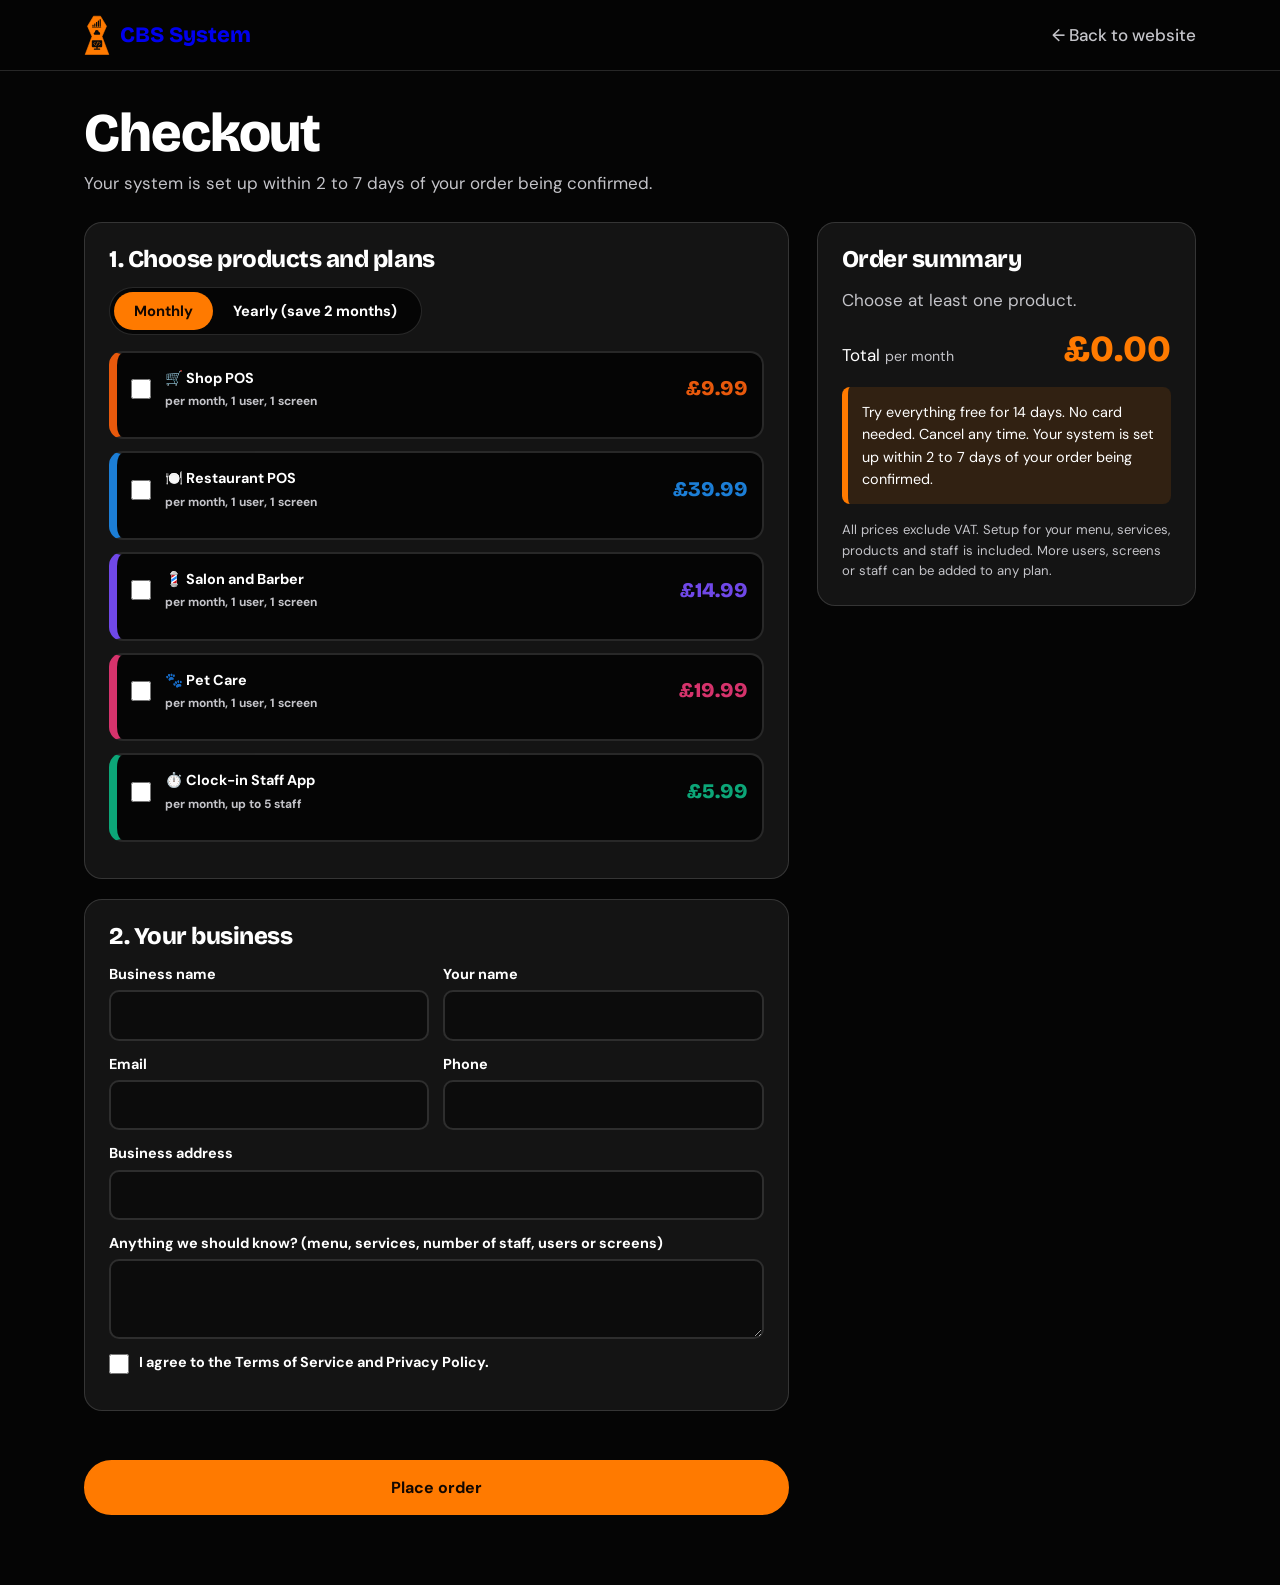
==== commit eec348c4: "Update print statement from 'Hello' to 'Goodbye'" ====
--- a/checkout.html
+++ b/checkout.html
@@ -3,217 +3,212 @@
 <head>
 <meta charset="utf-8">
 <meta name="viewport" content="width=device-width, initial-scale=1">
-<title>CBS System | POS and business software for shops, restaurants, salons and more</title>
-<meta name="description" content="Shop POS, Restaurant POS, Salon and Barber, Pet Care and Staff Clock-in software. Start with a free trial.">
+<title>Checkout | CBS System</title>
+<meta name="robots" content="noindex">
 <link rel="icon" type="image/svg+xml" href="favicon.svg">
 <link rel="preconnect" href="https://fonts.googleapis.com">
 <link rel="preconnect" href="https://fonts.gstatic.com" crossorigin>
 <link href="https://fonts.googleapis.com/css2?family=Bricolage+Grotesque:opsz,wght@12..96,600;12..96,800&family=DM+Sans:wght@400;500;700&display=swap" rel="stylesheet">
 <style>
 :root{--black:#050505;--panel:#141414;--line:rgba(255,255,255,.14);--orange:#ff7a00;--hi:#ff9a3d;--mute:#c4c4c9;--head:"Bricolage Grotesque","Arial Black",Arial,sans-serif;--body:"DM Sans",Arial,sans-serif}
-*{box-sizing:border-box;margin:0;padding:0}
-html{scroll-behavior:smooth;scroll-padding-top:84px}
-body{background:var(--black);color:#fff;font:17px/1.55 var(--body);-webkit-font-smoothing:antialiased}
-a{color:inherit;text-decoration:none}button{font:inherit;color:inherit;cursor:pointer;border:0;background:none}
-:focus-visible{outline:3px solid var(--hi);outline-offset:3px;border-radius:6px}
+*{box-sizing:border-box;margin:0}
 [hidden]{display:none!important}
-.w{max-width:1240px;margin:0 auto;padding:0 24px}
-h1,h2,h3{font-family:var(--head);line-height:1.05;letter-spacing:-.02em}
-h2{font-size:clamp(30px,4.4vw,50px);font-weight:800}
-.sec{padding:90px 0}.sec.alt{background:var(--panel)}
-.eyebrow{color:var(--orange);font-weight:700;letter-spacing:.12em;text-transform:uppercase;font-size:13px;margin-bottom:10px}
-.sub{color:var(--mute);max-width:60ch;margin-top:14px}
-.btn{display:inline-flex;align-items:center;justify-content:center;gap:10px;padding:14px 26px;border-radius:999px;font-weight:700;border:2px solid var(--orange);transition:.2s}
-.btn-p{background:var(--orange);color:#120700}.btn-p:hover{background:var(--hi);border-color:var(--hi);transform:translateY(-2px)}
-.btn-g:hover{background:rgba(255,122,0,.16)}
-/* offer bar + header */
-.bar{background:var(--orange);color:#120700;text-align:center;font-weight:700;font-size:15px;padding:9px 16px}
-.hd{position:sticky;top:0;z-index:50;background:rgba(5,5,5,.92);backdrop-filter:blur(10px);box-shadow:0 1px 0 var(--line)}
-.nav{display:flex;align-items:center;gap:28px;padding-top:12px;padding-bottom:12px}
-.logo{display:flex;align-items:center;gap:10px;font:800 22px var(--head)}.logo img{height:40px;width:auto}
-.links{display:flex;gap:28px;margin-left:auto;list-style:none;font-weight:500}
-.links a{padding:6px 0;border-bottom:2px solid transparent}.links a:hover{color:var(--hi);border-color:var(--orange)}
-.nav .btn{padding:10px 22px}
-.mt{display:none;margin-left:auto;width:44px;height:44px;border-radius:10px;border:1px solid var(--line);font-size:22px}
-/* hero */
-.hero{position:relative;overflow:hidden;min-height:620px}
-.sl{position:absolute;inset:0;opacity:0;visibility:hidden;transition:opacity .7s,visibility .7s}
-.sl.on{opacity:1;visibility:visible}
-.sl .in{display:flex;align-items:center;justify-content:space-between;gap:40px;min-height:620px;padding-top:60px;padding-bottom:110px}
-.sl h1{font-size:clamp(38px,6vw,72px);font-weight:800}.sl h1 span{display:block;color:var(--c)}
-.sl p{margin:20px 0 30px;color:var(--mute);font-size:19px;max-width:46ch}
-.cta{display:flex;flex-wrap:wrap;gap:14px}
-.shot{flex:0 0 auto;width:min(44vw,520px);aspect-ratio:16/10;border-radius:20px;border:10px solid #1b1b1b;background:#0c0c0c center/cover no-repeat;box-shadow:0 30px 80px rgba(0,0,0,.6),0 0 90px var(--g)}
-.dots{position:absolute;left:0;right:0;bottom:30px;display:flex;gap:10px}
-.dot{height:6px;flex:1;max-width:100px;border-radius:6px;background:rgba(255,255,255,.25);position:relative}
-.dot::before{content:"";position:absolute;inset:-14px 0}.dot.on{background:var(--orange)}
-/* strip */
-.strip{background:var(--panel);border-block:1px solid var(--line)}
-.strip .w{display:grid;grid-template-columns:repeat(4,1fr);gap:24px;padding-top:28px;padding-bottom:28px}
-.strip b{display:block;color:var(--hi)}.strip span{color:var(--mute);font-size:15px}
-/* products */
-.cards{display:grid;grid-template-columns:repeat(3,1fr);gap:22px;margin-top:40px}
-.card{background:var(--panel);border:1px solid var(--line);border-top:6px solid var(--c);border-radius:18px;padding:26px;display:flex;flex-direction:column;gap:12px}
-.sec.alt .card{background:var(--black)}
-.card .ic{font-size:34px}.card h3{font-size:24px}.card p{color:var(--mute)}
-.card ul{list-style:none;color:var(--mute);font-size:15px;display:grid;gap:6px;flex:1}
-.card li::before{content:"✓ ";color:var(--c);font-weight:700}
-.card .fr{font-weight:700}.card .fr b{color:var(--c);font-size:22px}
-/* viewer */
-.tabs{display:flex;flex-wrap:wrap;gap:10px;margin:30px 0 24px}
-.tabs button{padding:10px 18px;border-radius:999px;border:1px solid var(--line);font-weight:700}
-.tabs button[aria-pressed=true]{background:var(--orange);color:#120700;border-color:var(--orange)}
-.vw{display:grid;grid-template-columns:1.5fr .9fr;gap:30px;align-items:center}
-.scr{aspect-ratio:16/10;border-radius:18px;border:10px solid #1b1b1b;background:#0c0c0c center/contain no-repeat}
-.vc{display:flex;gap:10px;margin-top:20px}.vc button{width:46px;height:46px;border-radius:50%;border:1px solid var(--line);font-size:20px}.vc button:hover{background:var(--orange);color:#120700}
-/* pricing */
-.tog{display:inline-flex;background:var(--panel);border:1px solid var(--line);border-radius:999px;padding:4px;margin-top:26px}
-.tog button{padding:10px 22px;border-radius:999px;font-weight:700}.tog button[aria-pressed=true]{background:var(--orange);color:#120700}
-.pr{display:grid;grid-template-columns:repeat(3,1fr);gap:22px;margin-top:30px}
-.pc{border:1px solid var(--line);border-radius:18px;padding:26px;background:var(--black);display:flex;flex-direction:column;gap:10px}
-.pc .pv{font:800 44px var(--head);color:var(--c)}.pc .un{color:var(--mute);font-size:14px}
-.pc ul{list-style:none;display:grid;gap:6px;flex:1;margin:8px 0;color:var(--mute);font-size:15px}.pc li::before{content:"✓ ";color:var(--c)}
-.pls{display:grid;gap:6px}.pls a{display:flex;justify-content:space-between;border:1px solid var(--line);border-radius:10px;padding:8px 12px;font-size:15px}.pls a:hover{border-color:var(--c)}.pls b{color:var(--c)}
-.note{color:var(--mute);font-size:14px;margin-top:20px}
-/* steps / hardware */
-.steps{display:grid;grid-template-columns:repeat(4,1fr);gap:22px;margin-top:36px;counter-reset:s}
-.steps div{border-left:3px solid var(--orange);padding-left:16px;color:var(--mute)}
-.steps div::before{counter-increment:s;content:counter(s);display:block;font:800 40px var(--head);color:var(--orange)}
-.steps b{display:block;color:#fff}
-.hw{margin-top:40px;border:2px dashed var(--orange);border-radius:18px;padding:26px}.hw h3{font-size:24px;margin-bottom:6px}.hw p{color:var(--mute)}
-/* faq + form */
-details{border-bottom:1px solid var(--line);padding:18px 0}summary{font-weight:700;cursor:pointer;list-style:none;display:flex;justify-content:space-between;gap:16px}
-summary::after{content:"+";color:var(--orange);font-size:24px;line-height:1}details[open] summary::after{content:"−"}
-details p{color:var(--mute);margin-top:10px;max-width:70ch}
-.ct{display:grid;grid-template-columns:.8fr 1.2fr;gap:50px}
-form{display:grid;gap:14px}label{display:grid;gap:5px;font-weight:700;font-size:14px}
-input,textarea,select{font:inherit;padding:13px;border-radius:10px;border:2px solid var(--line);background:#0c0c0c;color:#fff;width:100%}
-textarea{min-height:110px}.hp{position:absolute;left:-9999px}
-#msg{font-weight:700;min-height:1.4em}
-footer{border-top:1px solid var(--line);padding:40px 0;color:var(--mute);font-size:15px}
-footer .w{display:flex;flex-wrap:wrap;justify-content:space-between;gap:20px;align-items:center}
-.cs{min-height:100vh;display:grid;place-items:center;text-align:center;padding:30px}
-@media(max-width:980px){.shot{display:none}.cards,.pr{grid-template-columns:1fr 1fr}.strip .w,.steps{grid-template-columns:1fr 1fr}.vw,.ct{grid-template-columns:1fr}
-.mt{display:block}.nav>.btn{display:none}.links{display:none;position:absolute;top:100%;left:0;right:0;flex-direction:column;gap:0;background:#050505;padding:8px 24px 20px;margin:0}.links.open{display:flex}.links a{display:block;padding:14px 0;border-bottom:1px solid var(--line)}}
-@media(max-width:620px){.cards,.pr,.strip .w,.steps{grid-template-columns:1fr}.sec{padding:64px 0}.cta .btn{flex:1 1 100%}}
-@media(prefers-reduced-motion:reduce){html{scroll-behavior:auto}.sl{transition:none}}
+body{font:17px/1.55 var(--body);background:var(--black);color:#fff;min-height:100vh}
+:focus-visible{outline:3px solid var(--hi);outline-offset:2px}
+.w{max-width:1160px;margin:0 auto;padding:0 24px}
+h1,h2{font-family:var(--head);font-weight:800;line-height:1.05;letter-spacing:-.02em}
+header{background:rgba(5,5,5,.92);border-bottom:1px solid var(--line)}
+header .w{display:flex;justify-content:space-between;align-items:center;height:70px}
+.logo{display:inline-flex;align-items:center;gap:10px;font:800 22px var(--head);text-decoration:none}
+.logo img{height:40px;width:auto}
+header a.b{font-weight:500;color:var(--mute);text-decoration:none}header a.b:hover{color:var(--hi)}
+h1{font-size:clamp(2.2rem,5vw,3.4rem);margin:34px 0 8px}
+.lead{color:var(--mute);margin-bottom:26px}
+.grid{display:grid;grid-template-columns:1.3fr .7fr;gap:28px;padding-bottom:70px;align-items:start}
+.box{background:var(--panel);border:1px solid var(--line);border-radius:18px;padding:24px;margin-bottom:20px}
+.box h2{font-size:1.5rem;margin-bottom:14px}
+.tog{display:inline-flex;background:var(--black);border:1px solid var(--line);border-radius:999px;padding:4px;margin-bottom:16px}
+.tog button{border:0;background:transparent;color:#fff;font:700 .92rem var(--body);padding:9px 20px;border-radius:999px;cursor:pointer}
+.tog button[aria-pressed=true]{background:var(--orange);color:#120700}
+.item{border:2px solid var(--line);border-left:8px solid var(--c);border-radius:14px;padding:14px;margin-bottom:12px;background:var(--black)}
+.item.on{border-color:var(--c)}
+.hd{display:flex;align-items:center;gap:14px;cursor:pointer}
+.hd input{width:20px;height:20px;accent-color:var(--c)}
+.hd .n{flex:1}.hd b{display:block}.hd small{color:var(--mute)}
+.hd .pr{font:800 1.3rem var(--head);color:var(--c);text-align:right}
+.chips{display:grid;grid-template-columns:repeat(3,1fr);gap:8px;margin-top:14px}
+.chip{border:2px solid var(--line);border-radius:12px;padding:10px;text-align:left;background:var(--panel);color:#fff;cursor:pointer;font:600 .92rem var(--body)}
+.chip b{display:block;color:var(--c);font:800 1.15rem var(--head)}
+.chip.on{border-color:var(--c);background:#000}
+.chip[disabled]{opacity:.4;cursor:not-allowed}
+details{margin-top:12px;font-size:.9rem}summary{cursor:pointer;color:var(--hi);font-weight:700}
+.tw{overflow-x:auto;margin-top:8px}
+table{border-collapse:collapse;width:100%;min-width:420px}
+th,td{padding:7px 8px;border-bottom:1px solid var(--line);text-align:left;vertical-align:top;color:var(--mute)}
+th{color:#fff}td:first-child{color:#fff}
+.cs{background:rgba(255,122,0,.14);color:#fff}
+.row{display:grid;grid-template-columns:1fr 1fr;gap:14px}
+label{display:grid;gap:5px;font-weight:700;font-size:.9rem;margin-bottom:12px}
+input[type=text],input[type=email],input[type=tel],textarea{font:inherit;padding:12px;border-radius:10px;border:2px solid var(--line);background:#0c0c0c;color:#fff;width:100%}
+textarea{min-height:80px}
+.hp{position:absolute;left:-9999px;width:1px;height:1px;overflow:hidden}
+.sum{position:sticky;top:16px}
+.sum .l{display:flex;justify-content:space-between;gap:10px;padding:8px 0;border-bottom:1px dashed var(--line);font-size:.92rem}
+.sum .l small{display:block;color:var(--mute)}
+.sum .t{display:flex;justify-content:space-between;align-items:baseline;padding-top:14px}
+.sum .t b{font:800 2.3rem var(--head);color:var(--orange)}
+.note{background:rgba(255,122,0,.12);border-left:6px solid var(--orange);border-radius:8px;padding:14px;font-size:.9rem;margin:16px 0}
+.btn{display:block;width:100%;text-align:center;padding:15px 22px;border-radius:999px;font:700 1rem var(--body);text-decoration:none;border:2px solid var(--orange);cursor:pointer;background:var(--orange);color:#120700}
+.btn:hover{background:var(--hi);border-color:var(--hi)}
+.btn.g{background:transparent;color:#fff;margin-top:10px}.btn.g:hover{background:rgba(255,122,0,.16)}
+.btn[disabled]{opacity:.55;cursor:wait}
+.fine{color:var(--mute);font-size:.82rem;margin-top:12px}
+.err{color:#ff6b8b;font-weight:700;min-height:1.2em;margin-bottom:8px}
+#done{display:none;text-align:center;padding:40px 0 90px}
+#done h1{color:var(--orange)}
+#done .box{max-width:640px;margin:24px auto;text-align:left}
+.ref{display:inline-block;border:2px dashed var(--orange);border-radius:10px;padding:8px 18px;font:800 1.6rem var(--head);letter-spacing:.08em;color:var(--orange);margin-top:8px}
+@media(max-width:860px){.grid,.row{grid-template-columns:1fr}.sum{position:static}.chips{grid-template-columns:1fr}}
 </style>
 </head>
 <body>
-<div id="app"></div>
+<header><div class="w"><a class="logo" href="index.html" aria-label="CBS System home"><img src="logo.svg" alt="">CBS System</a><a class="b" href="index.html">&larr; Back to website</a></div></header>
+
+<div class="w" id="shop">
+<h1>Checkout</h1>
+<p class="lead" id="act"></p>
+<div class="grid">
+<form id="f" novalidate>
+<div class="box">
+<h2>1. Choose products and plans</h2>
+<div class="tog" role="group" aria-label="Payment type"><button type="button" id="bm" aria-pressed="true">Monthly</button><button type="button" id="by" aria-pressed="false">Yearly (save 2 months)</button></div>
+<div id="items"></div>
+</div>
+<div class="box">
+<h2>2. Your business</h2>
+<div class="row"><label>Business name<input type="text" name="biz" required maxlength="160" autocomplete="organization"></label>
+<label>Your name<input type="text" name="name" required maxlength="120" autocomplete="name"></label></div>
+<div class="row"><label>Email<input type="email" name="email" required maxlength="200" autocomplete="email"></label>
+<label>Phone<input type="tel" name="phone" required maxlength="40" autocomplete="tel"></label></div>
+<label>Business address<input type="text" name="addr" required maxlength="300" autocomplete="street-address"></label>
+<label>Anything we should know? (menu, services, number of staff, users or screens)<textarea name="msg" maxlength="3000"></textarea></label>
+<div class="hp" aria-hidden="true"><label>Leave this empty<input type="text" name="website" tabindex="-1" autocomplete="off"></label></div>
+<label style="grid-template-columns:auto 1fr;align-items:start;gap:10px"><input type="checkbox" name="terms" required style="width:20px;height:20px;margin-top:3px;accent-color:#ff7a00"><span>I agree to the Terms of Service and Privacy Policy.</span></label>
+</div>
+<div class="err" id="err" role="alert"></div>
+<button class="btn" type="submit" id="go">Place order</button>
+</form>
+
+<aside class="box sum">
+<h2>Order summary</h2>
+<div id="lines"><p style="color:var(--mute)">Choose at least one product.</p></div>
+<div class="t"><span>Total <small id="per" style="color:var(--mute)"></small></span><b id="tot">£0</b></div>
+<div class="note" id="note"></div>
+<p class="fine" id="vat"></p>
+</aside>
+</div>
+</div>
+
+<div class="w" id="done">
+<h1>Order received</h1>
+<p class="lead" id="doneact"></p>
+<div id="refwrap" style="display:none"><div>Your order reference</div><div class="ref" id="ref"></div></div>
+<div class="box"><h2>What happens next</h2>
+<ol style="padding-left:20px;display:grid;gap:8px">
+<li>Complete payment using the button below if you see one. Otherwise we email you an invoice.</li>
+<li>We load your menu, services, products and staff.</li>
+<li id="act3"></li>
+<li>You receive your login details by email.</li>
+</ol>
+<div id="pay" style="margin-top:18px"></div>
+<p class="fine" id="mailnote" style="display:none">We could not reach our order system, so your email app has opened with your order ready to send. Please press send so we receive it.</p>
+</div>
+<a class="btn" href="index.html" style="max-width:300px;margin:0 auto">Back to website</a>
+</div>
+
 <script src="site-config.js"></script>
 <script>
-(function(){
-var S=(typeof SITE!=='undefined')?SITE:null,app=document.getElementById('app');
-if(!S){app.innerHTML='<div class="cs"><p>Sorry, the site could not load. Please refresh, or email admin@cbsystem.co.uk</p></div>';return}
-var C=S.currency||'£',P=S.products.filter(function(p){return !p.hidden}),mode='m';
-function e(v){return String(v==null?'':v).replace(/[&<>"]/g,function(c){return{'&':'&amp;','<':'&lt;','>':'&gt;','"':'&quot;'}[c]})}
-function money(v){return isNaN(parseFloat(v))?e(v):C+e(v)}
-if(S.comingSoon){app.innerHTML='<div class="cs"><div><img src="logo.svg" alt="CBS System" style="height:110px"><h1 style="font-size:46px;margin:20px 0 10px">'+e(S.comingSoonTitle)+'</h1><p class="sub" style="margin:auto">'+e(S.comingSoonText)+'</p><p style="margin-top:18px"><a class="btn btn-g" href="mailto:'+e(S.email)+'">'+e(S.email)+'</a></p></div></div>';return}
-
-var T=S.trial||{},O=S.startupOffer||{},H=S.hardware||{},X=S.custom||{};
-var FAQ=[
-['Do I need a card for the free trial?','No. '+(T.text||'Try everything free first.')],
-['How long does setup take?',S.activation||''],
-['Do you sell hardware?',H.text||''],
-['Can I add more users, screens or staff?','Yes. More users, screens or staff can be added to any plan. Tell us what you need and we will quote it.'],
-['Are prices shown with VAT?','No. '+(S.vatNote||'All prices exclude VAT.')],
-['Can I pay yearly?',S.yearlyNote||'Yes, pay yearly and save.'],
-['Can I use more than one product?','Yes. Pick as many products as you like at checkout, or ask us for a bundle.']];
-
-/* ---------- build page ---------- */
-var h='';
-if(O.enabled)h+='<div class="bar">'+e(O.title)+': '+e(O.text)+'</div>';
-h+='<header class="hd"><nav class="w nav" aria-label="Main"><a class="logo" href="#top" aria-label="CBS System home"><img src="logo.svg" alt="">CBS System</a><ul class="links" id="links"><li><a href="#products">Products</a></li><li><a href="#demo">See it working</a></li><li><a href="#pricing">Pricing</a></li><li><a href="#faq">FAQ</a></li><li><a href="#contact">Contact</a></li></ul><a class="btn btn-p" href="#pricing">'+e(T.enabled?T.title:'Get started')+'</a><button class="mt" id="mt" aria-label="Open menu" aria-expanded="false">&#9776;</button></nav></header><main id="top">';
-
-/* hero */
-h+='<section class="hero" id="hero" aria-label="CBS System products">';
-P.forEach(function(p,i){
- var s=p.slides&&p.slides[0]?p.slides[0][0]:'';
- h+='<article class="sl" style="--c:'+e(p.color)+';--g:'+e(p.color)+'55;background:linear-gradient(120deg,#050505 0%,#050505 45%,'+e(p.color)+'33 100%)"><div class="w in"><div><h1>'+e(p.name)+'<span>'+e(p.short)+'</span></h1><p>'+e(p.tagline)+'</p><div class="cta"><a class="btn btn-p" href="checkout.html?p='+e(p.id)+'">'+e(p.cta||'Start free trial')+'</a><a class="btn btn-g" href="#demo" data-demo="'+i+'">See it working</a></div></div>'+(s?'<div class="shot" role="img" aria-label="'+e(p.name)+' screen" style="background-image:url(\''+e(s)+'\')"></div>':'')+'</div></article>';
+if(typeof SITE==="undefined"){
+ document.body.innerHTML='<main style="min-height:100vh;display:grid;place-items:center;padding:30px;text-align:center"><div><img src="logo.svg" alt="CBS System" style="height:90px"><p style="margin-top:14px">Sorry, checkout could not load. Please refresh, or email admin@cbsystem.co.uk</p></div></main>';
+}else{
+SITE.products=SITE.products.filter(function(p){return !p.hidden});
+if(SITE.comingSoon){location.replace('index.html');}
+var $=function(i){return document.getElementById(i)},C=SITE.currency||'£',mode='m';
+var T=SITE.trial||{enabled:false};
+var q=new URLSearchParams(location.search),sel={};
+function sh(k){return String(k==null?'':k).replace(/[&<>"]/g,function(c){return{'&':'&amp;','<':'&lt;','>':'&gt;','"':'&quot;'}[c]})}
+/* plans: products without plans act as one plan */
+function PL(p){return p.plans&&p.plans.length?p.plans:[{id:'std',name:'Standard',monthly:p.monthly,yearly:p.yearly}]}
+function multi(p){return PL(p).length>1}
+function raw(l,m){return m==='m'?l.monthly:l.yearly}
+function has(l,m){var v=raw(l,m);return m==='m'||(v!==''&&v!=null)}
+function val(l,m){return parseFloat(raw(l,m))}
+function label(l,m){var v=raw(l,m);return isNaN(parseFloat(v))?String(v):C+v}
+function unit(p,l,m){return multi(p)?(m==='m'?'per month':'per year'):(m==='m'?p.monthlyUnit:p.yearlyUnit)}
+function cur(p){var a=PL(p).filter(function(l){return l.id===sel[p.id]})[0];return a&&has(a,mode)?a:null}
+if(q.get('t')==='y')mode='y';
+if(q.get('p')){var qp=SITE.products.filter(function(p){return p.id===q.get('p')})[0];if(qp){var pls=PL(qp),qa=pls.filter(function(l){return l.id===q.get('plan')})[0];sel[qp.id]=(qa||pls[0]).id}}
+var actText=SITE.activation||'';
+$('act').textContent=actText;$('vat').textContent=SITE.vatNote||'';
+$('note').textContent=T.enabled?(T.text||'')+' '+actText:actText;
+function draw(){
+ $('bm').setAttribute('aria-pressed',mode==='m');$('by').setAttribute('aria-pressed',mode==='y');
+ $('items').innerHTML=SITE.products.map(function(p){
+  var pls=PL(p),ok=pls.some(function(l){return has(l,mode)}),sp=sel[p.id],on=ok&&!!sp,a=cur(p),first=pls.filter(function(l){return has(l,mode)})[0];
+  var h='<div class="item'+(on?' on':'')+'" style="--c:'+sh(p.color)+(ok?'':';opacity:.5')+'"><label class="hd"><input type="checkbox" data-id="'+sh(p.id)+'"'+(on?' checked':'')+(ok?'':' disabled')+'><span class="n"><b>'+sh(p.icon)+' '+sh(p.name)+'</b><small>'+sh(ok?(multi(p)?'Choose a plan':unit(p,pls[0],mode)):'Monthly only')+'</small></span><span class="pr">'+(ok&&!on?(multi(p)?'from ':'')+sh(label(first,mode)):(a?sh(label(a,mode)):''))+'</span></label>';
+  if(on&&multi(p)){
+   h+='<div class="chips" role="group" aria-label="'+sh(p.name)+' plan">'+pls.map(function(l){return'<button type="button" class="chip'+(a&&a.id===l.id?' on':'')+'" data-p="'+sh(p.id)+'" data-pl="'+sh(l.id)+'"'+(has(l,mode)?'':' disabled')+'>'+sh(l.name)+'<b>'+sh(has(l,mode)?label(l,mode):'-')+'</b></button>'}).join('')+'</div>';
+   if(p.matrix&&p.matrix.length){var ai=a?pls.indexOf(a)+1:0;
+    h+='<details><summary>Compare plans</summary><div class="tw"><table><thead><tr><th>Feature</th>'+pls.map(function(l,i){return'<th'+(i+1===ai?' class="cs"':'')+'>'+sh(l.name)+'</th>'}).join('')+'</tr></thead><tbody>'+p.matrix.map(function(r){return'<tr><td>'+sh(r[0])+'</td>'+pls.map(function(l,i){return'<td'+(i+1===ai?' class="cs"':'')+'>'+sh(r[i+1])+'</td>'}).join('')+'</tr>'}).join('')+'</tbody></table></div></details>';}
+  }
+  return h+'</div>'}).join('');
+ var chosen=SITE.products.filter(function(p){return sel[p.id]&&cur(p)}),sum=0;
+ $('lines').innerHTML=chosen.length?chosen.map(function(p){var a=cur(p),v=val(a,mode);if(!isNaN(v))sum+=v;return'<div class="l"><span>'+sh(p.name)+(multi(p)?'<small>'+sh(a.name)+' plan</small>':'')+'</span><span>'+sh(label(a,mode))+'</span></div>'}).join(''):'<p style="color:var(--mute)">Choose at least one product.</p>';
+ $('tot').textContent=C+sum.toFixed(2);$('per').textContent=mode==='m'?'per month':'per year';
+ return chosen;
+}
+$('items').addEventListener('click',function(ev){
+ var b=ev.target.closest&&ev.target.closest('.chip');
+ if(b&&!b.disabled){sel[b.dataset.p]=b.dataset.pl;draw();return}
+ var c=ev.target;
+ if(c.type==='checkbox'&&c.dataset.id){var p=SITE.products.filter(function(x){return x.id===c.dataset.id})[0];if(c.checked){var pls=PL(p);sel[p.id]=(pls.filter(function(l){return has(l,mode)})[0]||pls[0]).id}else delete sel[p.id];draw()}
 });
-h+='<div class="w dots" id="dots" role="tablist" aria-label="Choose a slide"></div></section>';
-
-/* strip */
-h+='<section class="strip"><div class="w"><div><b>Setup included</b><span>Menu, services, products and staff</span></div><div><b>'+e(T.enabled?T.title:'Simple plans')+'</b><span>No card needed</span></div><div><b>From '+C+e(S.fromPrice)+' a month</b><span>Excluding VAT</span></div><div><b>Software only</b><span>Hardware on request</span></div></div></section>';
-
-/* products */
-h+='<section class="sec" id="products"><div class="w"><p class="eyebrow">Products</p><h2>One system for every kind of business</h2><p class="sub">Pick the product that fits, or combine several.</p><div class="cards">';
-P.forEach(function(p){
- h+='<article class="card" style="--c:'+e(p.color)+'"><div class="ic" aria-hidden="true">'+e(p.icon)+'</div><h3>'+e(p.name)+'</h3><p>'+e(p.tagline)+'</p><ul>'+(p.features||[]).slice(0,3).map(function(f){return'<li>'+e(f)+'</li>'}).join('')+'</ul><p class="fr">From <b>'+money(p.monthly)+'</b> /month</p><a class="btn btn-g" href="checkout.html?p='+e(p.id)+'">'+e(p.cta||'Start free trial')+'</a></article>';
+$('bm').onclick=function(){mode='m';draw()};$('by').onclick=function(){mode='y';draw()};
+draw();
+
+function showDone(ref,mailFallback,chosen,m){
+ var links=chosen.map(function(p){var a=cur(p),u=(m==='m'?(a.payMonthly||p.payMonthly):(a.payYearly||p.payYearly));return u?'<a class="btn g" href="'+sh(u)+'" target="_blank" rel="noopener">Pay now: '+sh(p.name)+(multi(p)?' ('+sh(a.name)+')':'')+'</a>':''}).join('');
+ $('pay').innerHTML=links||'<p>We will email your invoice and payment details shortly.</p>';
+ $('doneact').textContent=actText;$('act3').textContent=actText;
+ if(ref){$('ref').textContent=ref;$('refwrap').style.display='block'}
+ if(mailFallback)$('mailnote').style.display='block';
+ $('shop').style.display='none';$('done').style.display='block';window.scrollTo(0,0);
+}
+
+$('f').addEventListener('submit',function(e){
+ e.preventDefault();var f=e.target,chosen=draw(),m=mode,btn=$('go');
+ if(!chosen.length){$('err').textContent='Please choose at least one product.';return}
+ if(!f.biz.value.trim()||!f.name.value.trim()||!f.email.value.trim()||!f.phone.value.trim()||!f.addr.value.trim()){$('err').textContent='Please complete all business details.';return}
+ if(!/^\S+@\S+\.\S+$/.test(f.email.value.trim())){$('err').textContent='Please enter a valid email address.';return}
+ if(!f.terms.checked){$('err').textContent='Please agree to the terms.';return}
+ $('err').textContent='';
+ var total=0;chosen.forEach(function(p){var v=val(cur(p),m);if(!isNaN(v))total+=v});
+ function nm(p){return p.name+(multi(p)?' - '+cur(p).name:'')}
+ var items=chosen.map(function(p){var a=cur(p);return{id:p.id,name:nm(p),plan:multi(p)?a.name:'',price:raw(a,m),unit:unit(p,a,m)}});
+ var data={type:'order',business:f.biz.value.trim(),contact_name:f.name.value.trim(),email:f.email.value.trim(),phone:f.phone.value.trim(),address:f.addr.value.trim(),notes:f.msg.value.trim(),billing:m==='m'?'monthly':'yearly',trial:!!T.enabled,items:items,total:Math.round(total*100)/100,terms:true,website:f.website.value,page:location.href};
+ function mailto(){
+  var lines=chosen.map(function(p){var a=cur(p);return'- '+nm(p)+': '+label(a,m)+' ('+unit(p,a,m)+')'}).join('\n');
+  var body='NEW ORDER\n\nBusiness: '+data.business+'\nContact: '+data.contact_name+'\nEmail: '+data.email+'\nPhone: '+data.phone+'\nAddress: '+data.address+'\nBilling: '+(m==='m'?'Monthly':'Yearly')+'\nFree trial: '+(T.enabled?'Yes':'No')+'\n\nProducts:\n'+lines+'\n\nTotal: '+$('tot').textContent+' '+$('per').textContent+'\n\nNotes: '+data.notes;
+  location.href='mailto:'+SITE.orderEmail+'?subject='+encodeURIComponent('CBS System order: '+data.business)+'&body='+encodeURIComponent(body);
+ }
+ if(!SITE.api){showDone('',true,chosen,m);mailto();return}
+ btn.disabled=true;btn.textContent='Placing order...';
+ fetch(SITE.api,{method:'POST',headers:{'Content-Type':'application/json'},body:JSON.stringify(data)})
+  .then(function(r){return r.json().catch(function(){return{}}).then(function(j){if(!r.ok||!j.ok)throw new Error(j.error||'Request failed');return j})})
+  .then(function(j){btn.disabled=false;btn.textContent='Place order';showDone(j.reference||'',false,chosen,m)})
+  .catch(function(){btn.disabled=false;btn.textContent='Place order';showDone('',true,chosen,m);mailto()});
 });
-h+='<article class="card" style="--c:#ff7a00"><div class="ic" aria-hidden="true">🧩</div><h3>'+e(X.title)+'</h3><p>'+e(X.unit)+'</p><ul>'+(X.bullets||[]).map(function(f){return'<li>'+e(f)+'</li>'}).join('')+'</ul><p class="fr"><b>'+e(X.price)+'</b></p><a class="btn btn-g" href="#contact">Talk to us</a></article></div></div></section>';
-
-/* viewer */
-h+='<section class="sec alt" id="demo"><div class="w"><p class="eyebrow">See it working</p><h2>Real screens, not promises</h2><div class="tabs" id="tabs"></div><div class="vw"><div class="scr" id="scr" role="img" aria-label="Screenshot"></div><div><h3 id="vt" style="font-size:28px"></h3><p class="sub" id="vi"></p><p class="sub" id="vc"></p><div class="vc"><button id="vp" aria-label="Previous screenshot">&#8592;</button><button id="vn" aria-label="Next screenshot">&#8594;</button></div></div></div></div></section>';
-
-/* pricing */
-h+='<section class="sec" id="pricing"><div class="w"><p class="eyebrow">Pricing</p><h2>Simple plans. Start free.</h2><p class="sub">'+e(T.enabled?T.text:'')+'</p><div class="tog" role="group" aria-label="Billing"><button id="bm" aria-pressed="true">Monthly</button><button id="by" aria-pressed="false">Yearly</button></div><p class="note" id="yn" hidden>'+e(S.yearlyNote)+'</p><div class="pr" id="pr"></div><p class="note">'+e(S.vatNote)+'</p></div></section>';
-
-/* steps + hardware */
-h+='<section class="sec alt"><div class="w"><p class="eyebrow">How it works</p><h2>Live in days, not weeks</h2><div class="steps"><div><b>Choose</b>Pick your products and start the free trial.</div><div><b>We set up</b>We load your menu, services, products and staff.</div><div><b>Log in</b>You get your login details by email.</div><div><b>Start selling</b>'+e(S.activation)+'</div></div><div class="hw"><h3>'+e(H.title)+'</h3><p>'+e(H.text)+'</p></div></div></section>';
-
-/* faq */
-h+='<section class="sec" id="faq"><div class="w"><p class="eyebrow">FAQ</p><h2>Questions we get asked</h2><div style="margin-top:30px">'+FAQ.map(function(q){return'<details><summary>'+e(q[0])+'</summary><p>'+e(q[1])+'</p></details>'}).join('')+'</div></div></section>';
-
-/* contact */
-h+='<section class="sec alt" id="contact"><div class="w ct"><div><p class="eyebrow">Contact</p><h2>Not sure which plan?</h2><p class="sub">Tell us about your business and we will reply by email.</p><p style="margin-top:18px"><a href="mailto:'+e(S.email)+'" style="color:var(--hi);font-weight:700">'+e(S.email)+'</a></p></div><form id="f" novalidate><div class="hp" aria-hidden="true"><label>Leave empty<input name="website" tabindex="-1" autocomplete="off"></label></div><label>Business name<input name="biz" required maxlength="160" autocomplete="organization"></label><label>Your name<input name="name" required maxlength="120" autocomplete="name"></label><label>Email<input type="email" name="email" required maxlength="200" autocomplete="email"></label><label>Phone<input type="tel" name="phone" maxlength="40" autocomplete="tel"></label><label>What do you need?<textarea name="msg" required maxlength="3000"></textarea></label><div id="msg" role="alert"></div><button class="btn btn-p" type="submit" id="go">Send enquiry</button></form></div></section></main>';
-
-var L=S.legal||{},legal=[L.name,L.number&&'Company no. '+L.number,L.address,L.vat&&'VAT '+L.vat].filter(Boolean).join(' · ');
-h+='<footer><div class="w"><a class="logo" href="#top"><img src="logo.svg" alt="">CBS System</a><div>'+(legal?e(legal)+'<br>':'')+'<a href="mailto:'+e(S.email)+'">'+e(S.email)+'</a></div></div></footer>';
-app.innerHTML=h;
-
-/* ---------- behaviour ---------- */
-var $=function(i){return document.getElementById(i)};
-$('mt').onclick=function(){var o=$('links').classList.toggle('open');this.setAttribute('aria-expanded',o)};
-$('links').onclick=function(ev){if(ev.target.tagName==='A')$('links').classList.remove('open')};
-
-/* hero slider */
-var sl=[].slice.call(document.querySelectorAll('.sl')),dots=$('dots'),cur=0,timer;
-sl.forEach(function(_,i){var d=document.createElement('button');d.className='dot';d.setAttribute('role','tab');d.setAttribute('aria-label','Show '+P[i].name);d.onclick=function(){go(i);start()};dots.appendChild(d)});
-function go(n){cur=(n+sl.length)%sl.length;sl.forEach(function(s,i){s.classList.toggle('on',i===cur);dots.children[i].classList.toggle('on',i===cur)})}
-function start(){clearInterval(timer);if(!matchMedia('(prefers-reduced-motion:reduce)').matches)timer=setInterval(function(){go(cur+1)},6000)}
-$('hero').onmouseenter=function(){clearInterval(timer)};$('hero').onmouseleave=start;
-go(0);start();
-
-/* screenshot viewer */
-var vp=0,vi=0;
-function view(){var p=P[vp],s=p.slides||[],c=s[vi]||[];
- [].forEach.call($('tabs').children,function(b,i){b.setAttribute('aria-pressed',i===vp)});
- $('scr').style.backgroundImage=c[0]?"url('"+c[0]+"')":'none';$('scr').setAttribute('aria-label',c[1]||p.name);
- $('vt').textContent=p.icon+' '+p.name;$('vi').textContent=p.intro||'';$('vc').textContent=c[1]?(vi+1)+' of '+s.length+': '+c[1]:'';
- $('vp').hidden=$('vn').hidden=s.length<2}
-P.forEach(function(p,i){var b=document.createElement('button');b.textContent=p.name;b.onclick=function(){vp=i;vi=0;view()};$('tabs').appendChild(b)});
-$('vp').onclick=function(){var n=P[vp].slides.length;vi=(vi-1+n)%n;view()};
-$('vn').onclick=function(){vi=(vi+1)%P[vp].slides.length;view()};
-[].forEach.call(document.querySelectorAll('[data-demo]'),function(a){a.onclick=function(){vp=+a.dataset.demo;vi=0;view()}});
-view();
-
-/* pricing */
-function pricing(){
- $('bm').setAttribute('aria-pressed',mode==='m');$('by').setAttribute('aria-pressed',mode==='y');$('yn').hidden=mode!=='y';
- $('pr').innerHTML=P.map(function(p){
-  var ok=mode==='m'||(p.yearly!==''&&p.yearly!=null),v=mode==='m'?p.monthly:p.yearly,u=mode==='m'?p.monthlyUnit:p.yearlyUnit;
-  return'<article class="pc" style="--c:'+e(p.color)+'"><h3>'+e(p.icon)+' '+e(p.name)+'</h3><div class="pv">'+(ok?money(v):'-')+'</div><div class="un">'+e(ok?u:'Monthly only')+'</div>'+(p.plans&&p.plans.length>1?'<div class="pls">'+p.plans.map(function(l){var lv=mode==='m'?l.monthly:l.yearly,lo=lv!==''&&lv!=null;return lo?'<a href="checkout.html?p='+e(p.id)+'&plan='+e(l.id)+'&t='+mode+'"><span>'+e(l.name)+'</span><b>'+money(lv)+'</b></a>':''}).join('')+'</div>':'')+'<ul>'+(p.planFeatures||[]).map(function(f){return'<li>'+e(f)+'</li>'}).join('')+'</ul><a class="btn btn-p" href="checkout.html?p='+e(p.id)+'&t='+(ok?mode:'m')+'">'+e(p.cta||'Start free trial')+'</a></article>'}).join('')
-  +'<article class="pc" style="--c:#ff7a00"><h3>🧩 '+e(X.title)+'</h3><div class="pv">'+e(X.price)+'</div><div class="un">'+e(X.unit)+'</div><ul>'+(X.bullets||[]).map(function(f){return'<li>'+e(f)+'</li>'}).join('')+'</ul><a class="btn btn-p" href="#contact">Get a quote</a></article>'}
-$('bm').onclick=function(){mode='m';pricing()};$('by').onclick=function(){mode='y';pricing()};pricing();
-
-/* enquiry form */
-$('f').addEventListener('submit',function(ev){
- ev.preventDefault();var f=ev.target,m=$('msg'),b=$('go');
- if(!f.biz.value.trim()||!f.name.value.trim()||!f.msg.value.trim()){m.textContent='Please fill in business name, your name and your message.';return}
- if(!/^\S+@\S+\.\S+$/.test(f.email.value.trim())){m.textContent='Please enter a valid email address.';return}
- m.textContent='';
- var d={type:'enquiry',business:f.biz.value.trim(),contact_name:f.name.value.trim(),email:f.email.value.trim(),phone:f.phone.value.trim(),notes:f.msg.value.trim(),website:f.website.value,page:location.href};
- function mail(){location.href='mailto:'+S.email+'?subject='+encodeURIComponent('CBS System enquiry: '+d.business)+'&body='+encodeURIComponent('Business: '+d.business+'\nName: '+d.contact_name+'\nEmail: '+d.email+'\nPhone: '+d.phone+'\n\n'+d.notes)}
- if(!S.api){mail();return}
- b.disabled=true;b.textContent='Sending...';
- fetch(S.api,{method:'POST',headers:{'Content-Type':'application/json'},body:JSON.stringify(d)})
- .then(function(r){return r.json().catch(function(){return{}}).then(function(j){if(!r.ok||!j.ok)throw 0;return j})})
- .then(function(){b.disabled=false;b.textContent='Send enquiry';f.reset();m.textContent='Thank you. We will reply by email soon.'})
- .catch(function(){b.disabled=false;b.textContent='Send enquiry';m.textContent='Could not reach our system, opening your email app instead.';mail()});
-});
-})();
+}
 </script>
 </body>
 </html>
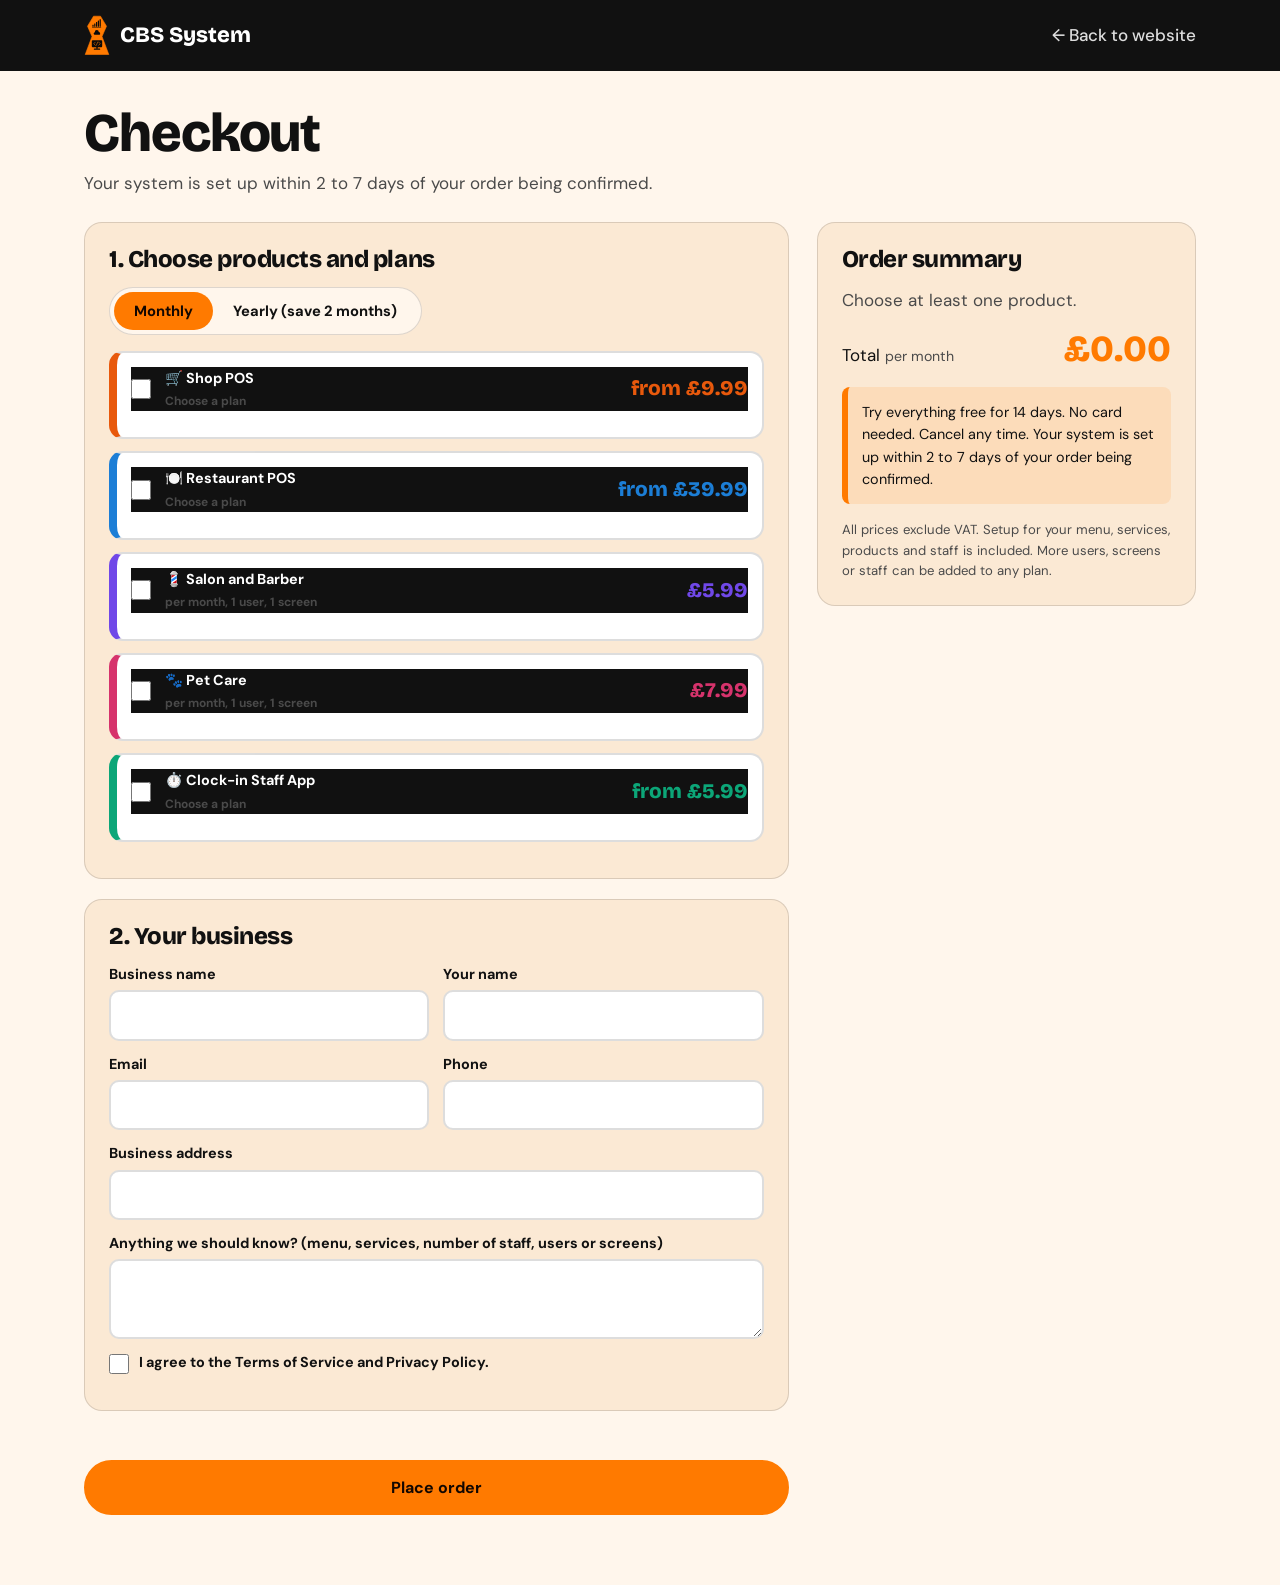
==== commit 95acf961: "Add link to theme-light.css in checkout.html" ====
--- a/checkout.html
+++ b/checkout.html
@@ -70,6 +70,7 @@
 .ref{display:inline-block;border:2px dashed var(--orange);border-radius:10px;padding:8px 18px;font:800 1.6rem var(--head);letter-spacing:.08em;color:var(--orange);margin-top:8px}
 @media(max-width:860px){.grid,.row{grid-template-columns:1fr}.sum{position:static}.chips{grid-template-columns:1fr}}
 </style>
+<link rel="stylesheet" href="theme-light.css">
 </head>
 <body>
 <header><div class="w"><a class="logo" href="index.html" aria-label="CBS System home"><img src="logo.svg" alt="">CBS System</a><a class="b" href="index.html">&larr; Back to website</a></div></header>
--- a/theme-light.css
+++ b/theme-light.css
@@ -0,0 +1,31 @@
+/* CBS System warm cream theme. Load after the page's own <style>. */
+:root{--black:#FFF6EC;--panel:#FBE9D4;--line:rgba(17,17,17,.14);--hi:#C2410C;--mute:#4a4a4a}
+body{color:#111}
+.hd,header{background:#111!important;color:#fff}
+.hd .links a:hover{color:#ff9a3d}
+header a.b{color:#ddd}header .logo{color:#fff}
+.eyebrow{color:#C2410C}
+.sl{background:linear-gradient(120deg,#FFF6EC 0%,#FBE9D4 100%)!important}
+.strip b{color:#C2410C}
+.card,.pc,.item,.chip{background:#fff;color:#111}
+.sec.alt .card{background:#FFF6EC}
+.chip.on{background:#FFF6EC}
+.steps b,th,td:first-child,.cs,.tog button{color:#111}
+.tog button[aria-pressed=true]{color:#120700}
+input,textarea,select,input[type=text],input[type=email],input[type=tel]{background:#fff;color:#111}
+.btn.g{color:#111}
+.err{color:#b00020}
+.dk{background:#111;color:#fff}
+.dk .eyebrow{color:#ff9a3d}
+.dk p{color:#ddd}
+.tier{background:#fff;border:2px solid var(--line);border-radius:18px;padding:26px;display:flex;flex-direction:column;gap:10px}
+.tier.top{background:#111;color:#fff;border-color:#ff7a00}
+.tier.top p{color:#ddd}
+.tier small{color:#C2410C;font-weight:700;letter-spacing:.08em}
+.tier.top small{color:#ff9a3d}
+.tier h3{font-size:30px}
+.tiers,.why{display:grid;grid-template-columns:repeat(3,1fr);gap:22px;margin-top:36px}
+.why{grid-template-columns:repeat(4,1fr)}
+.why div{border-top:4px solid #ff7a00;padding-top:14px}.why h3{font-size:22px;margin-bottom:6px}
+@media(max-width:980px){.tiers{grid-template-columns:1fr}.why{grid-template-columns:1fr 1fr}}
+@media(max-width:620px){.why{grid-template-columns:1fr}}
